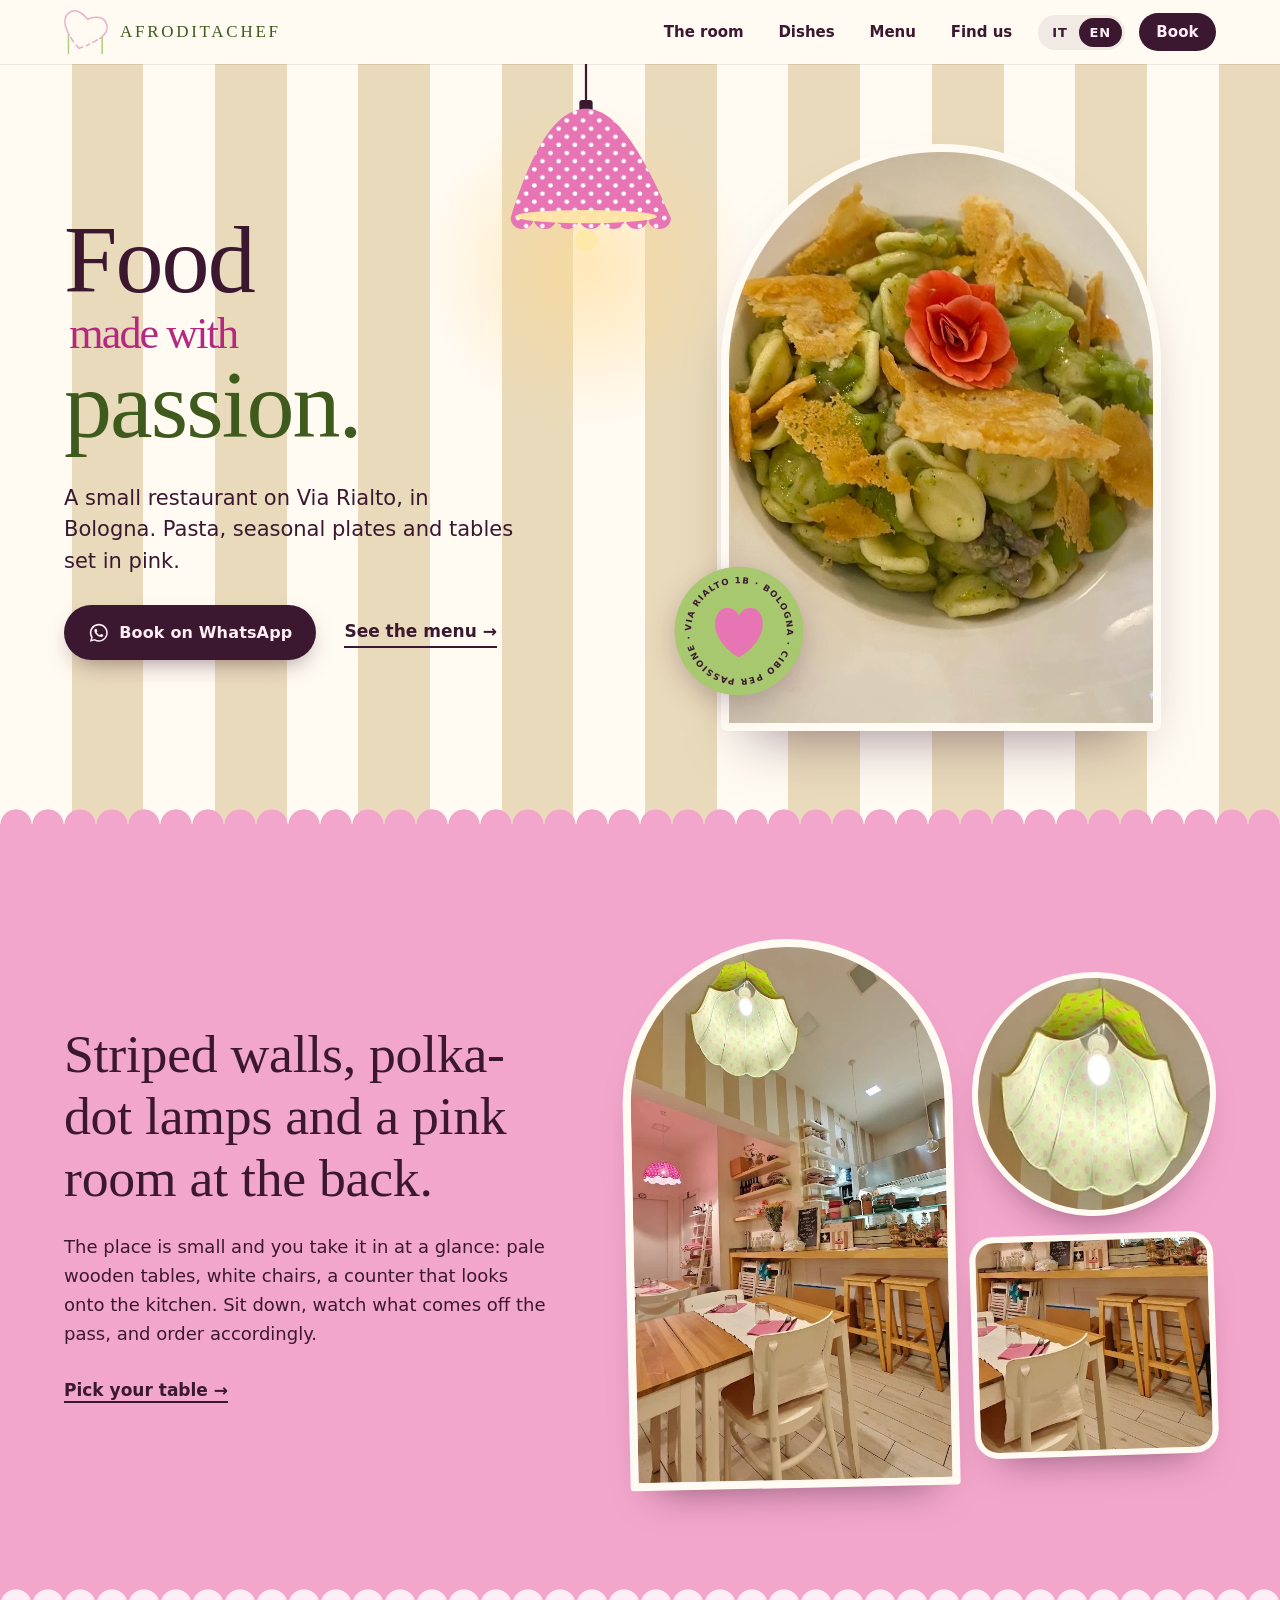
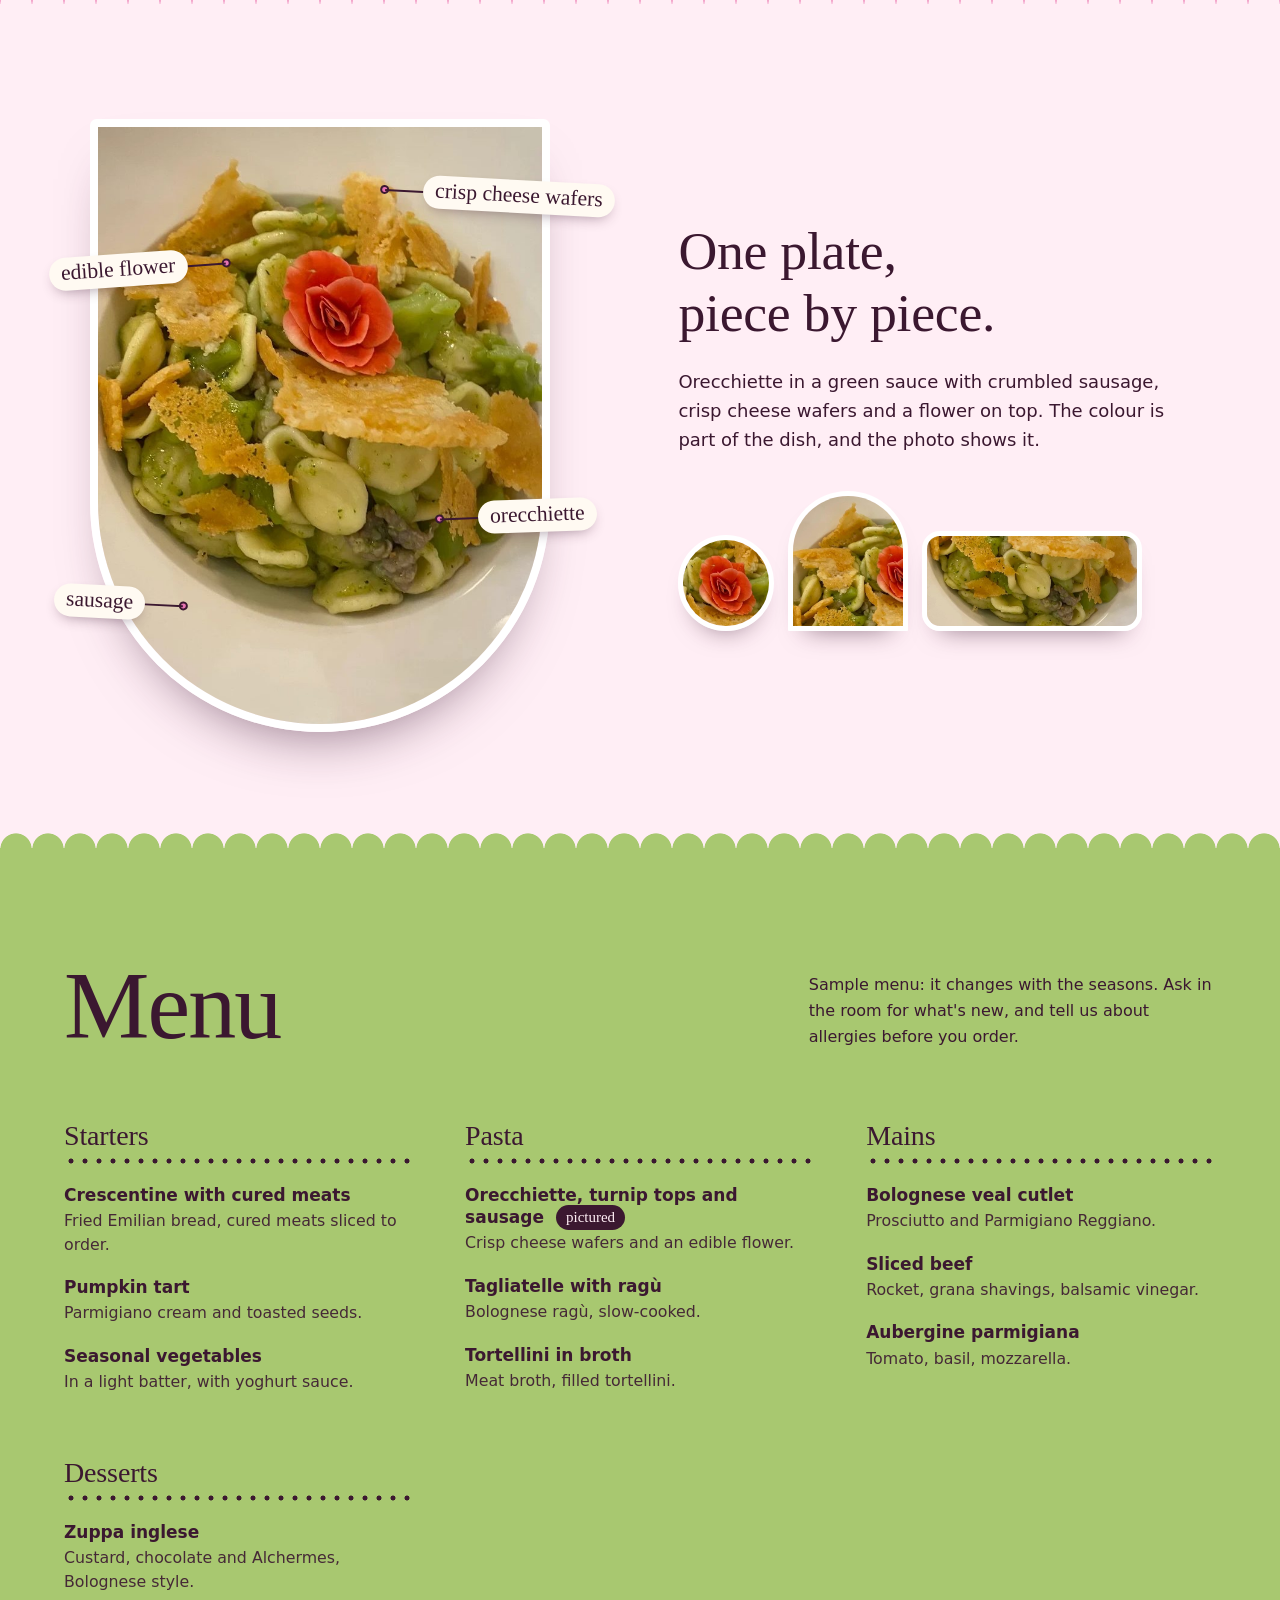
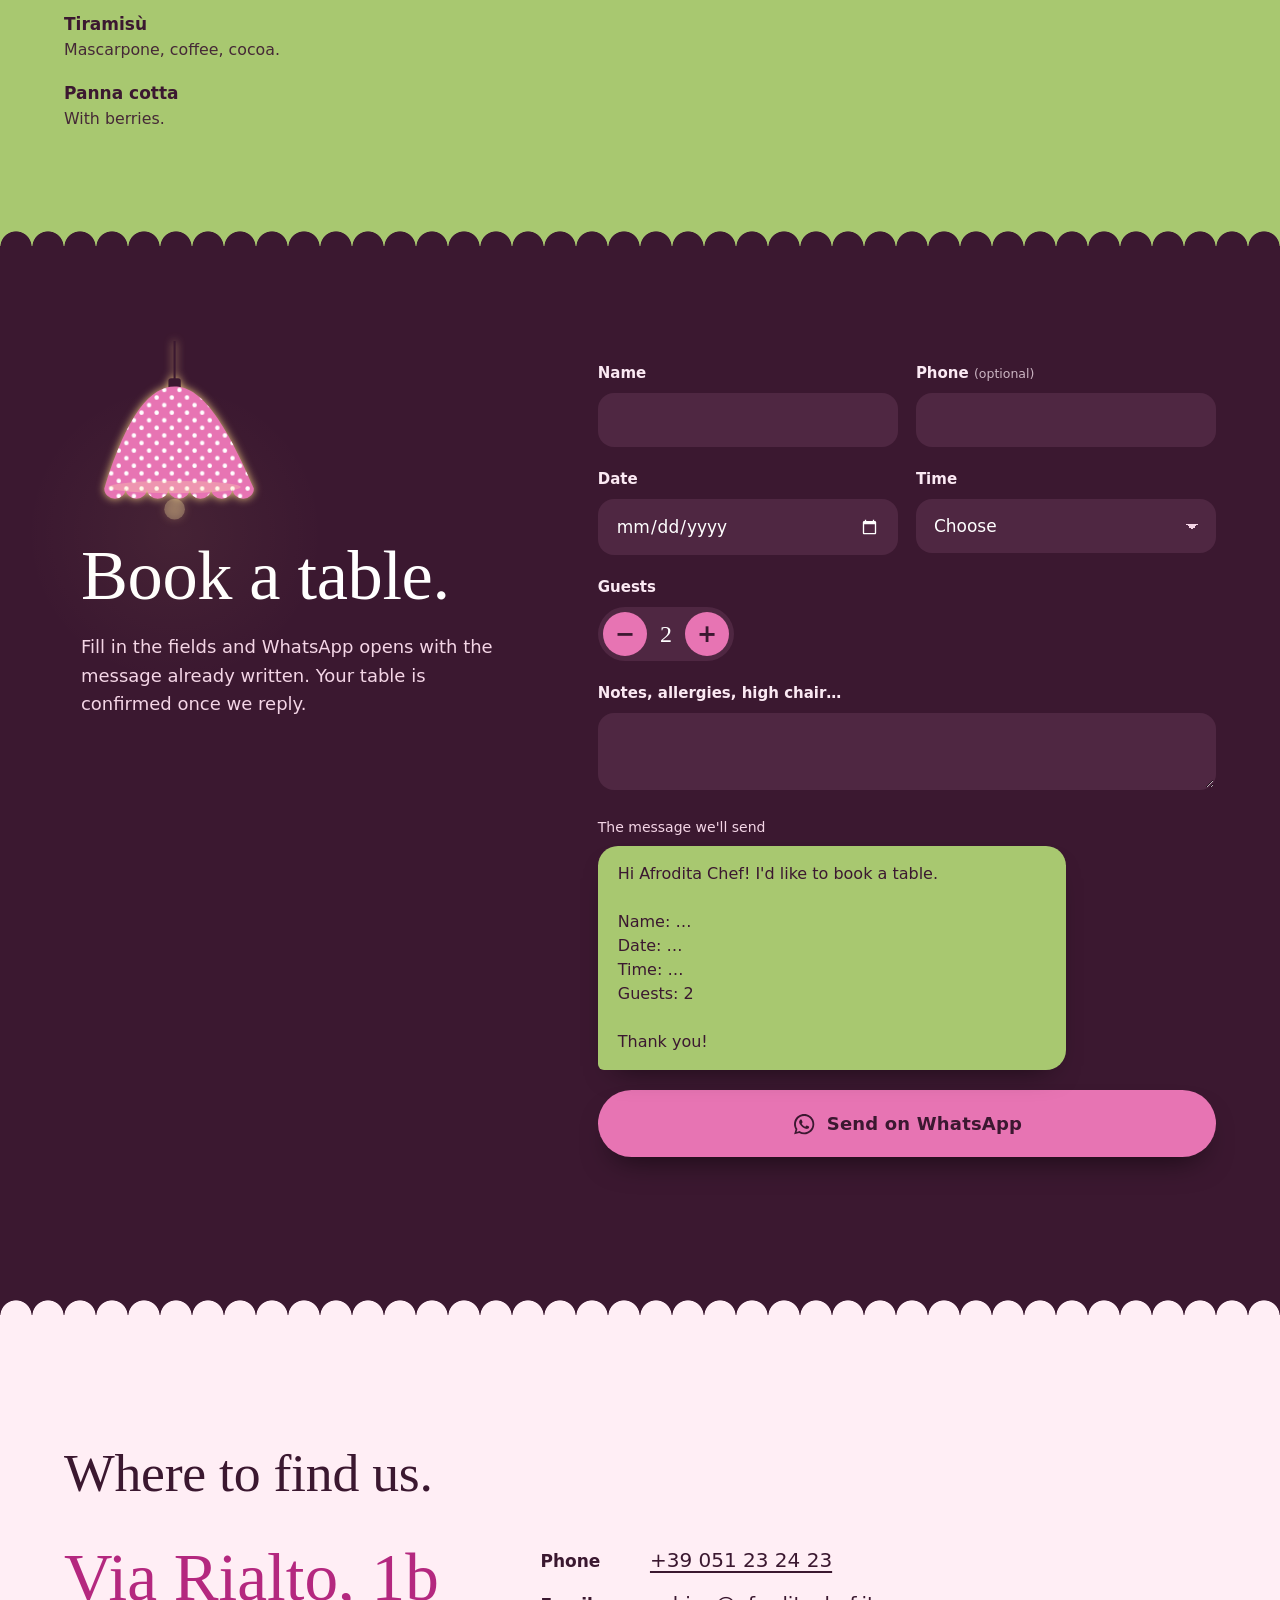
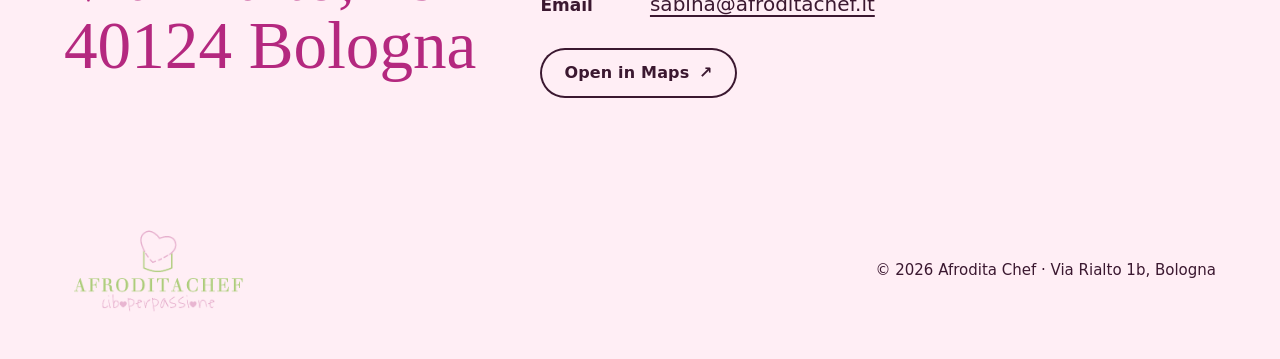
==== index.html @ 6fdbc0c9 "Add bilingual one-page restaurant site with WhatsApp booking Static HTML/CSS/JS site for Afrodita Ch" ====
<!doctype html>
<html lang="it">
<head>
  <meta charset="utf-8">
  <meta name="viewport" content="width=device-width, initial-scale=1">
  <title>Afrodita Chef · Ristorante a Bologna</title>
  <meta name="description" content="Afrodita Chef, ristorante in Via Rialto 1b a Bologna. Cibo per passione. Prenota il tuo tavolo su WhatsApp.">
  <meta name="theme-color" content="#F3A6CB">
  <meta property="og:title" content="Afrodita Chef · Bologna">
  <meta property="og:description" content="Cibo per passione. Via Rialto 1b, Bologna.">
  <meta property="og:image" content="assets/piatto.jpg">
  <link rel="icon" href="assets/logo-mark.png">
  <link rel="preload" href="fonts/YoungSerif-Regular.ttf" as="font" type="font/ttf" crossorigin>
  <link rel="preload" href="fonts/HankenGrotesk-Variable.ttf" as="font" type="font/ttf" crossorigin>
  <link rel="stylesheet" href="css/style.css">
</head>
<body>

<!-- Shared lamp drawing: pink polka-dot scalloped shade. Colours come from CSS variables. -->
<svg width="0" height="0" aria-hidden="true" focusable="false" style="position:absolute">
  <defs>
    <pattern id="dots" width="22" height="22" patternUnits="userSpaceOnUse">
      <circle cx="5" cy="5" r="3.2" style="fill:var(--dot, #fff)"/>
      <circle cx="16" cy="16" r="3.2" style="fill:var(--dot, #fff)"/>
    </pattern>
  </defs>
  <symbol id="lamp" viewBox="0 0 260 300">
    <line x1="130" y1="0" x2="130" y2="58" style="stroke:var(--cord, #3B1830)" stroke-width="3"/>
    <rect x="121" y="54" width="18" height="16" rx="4" style="fill:var(--cord, #3B1830)"/>
    <path id="shade" d="M130 66 C 96 66 62 104 28 214 a 15.5 15 0 0 0 31 0 a 15.5 15 0 0 0 31 0 a 15.5 15 0 0 0 31 0 a 15.5 15 0 0 0 31 0 a 15.5 15 0 0 0 31 0 a 15.5 15 0 0 0 31 0 a 15.5 15 0 0 0 31 0 C 198 104 164 66 130 66 Z" style="fill:var(--shade, #E774B3)"/>
    <path d="M130 66 C 96 66 62 104 28 214 a 15.5 15 0 0 0 31 0 a 15.5 15 0 0 0 31 0 a 15.5 15 0 0 0 31 0 a 15.5 15 0 0 0 31 0 a 15.5 15 0 0 0 31 0 a 15.5 15 0 0 0 31 0 a 15.5 15 0 0 0 31 0 C 198 104 164 66 130 66 Z" fill="url(#dots)"/>
    <ellipse cx="130" cy="212" rx="96" ry="9" style="fill:var(--rim, #FFE9A8);opacity:var(--lit, .9)"/>
    <circle cx="130" cy="244" r="15" style="fill:var(--bulb, #FFE9A8);opacity:var(--lit, .9)"/>
  </symbol>
</svg>

<a class="skip" href="#prenota"><span lang="it">Vai alla prenotazione</span><span lang="en">Skip to booking</span></a>

<header class="site-header" id="top">
  <a class="brand" href="#top" aria-label="Afrodita Chef">
    <img src="assets/logo-mark.png" alt="" width="44" height="44">
    <span class="brand-word">AFRODITACHEF</span>
  </a>
  <nav class="nav" id="nav" aria-label="Menu principale">
    <a href="#locale"><span lang="it">Il locale</span><span lang="en">The room</span></a>
    <a href="#piatti"><span lang="it">Piatti</span><span lang="en">Dishes</span></a>
    <a href="#menu">Menu</a>
    <a href="#dove"><span lang="it">Dove</span><span lang="en">Find us</span></a>
  </nav>
  <div class="header-actions">
    <div class="lang" role="group" aria-label="Lingua / Language">
      <button type="button" data-set-lang="it" aria-pressed="true">IT</button>
      <button type="button" data-set-lang="en" aria-pressed="false">EN</button>
    </div>
    <a class="btn btn-small" href="#prenota"><span lang="it">Prenota</span><span lang="en">Book</span></a>
    <button class="burger" type="button" id="burger" aria-expanded="false" aria-controls="nav">
      <span class="sr"><span lang="it">Apri il menu</span><span lang="en">Open menu</span></span>
      <i></i><i></i>
    </button>
  </div>
</header>

<main>

  <!-- HERO -->
  <section class="hero" aria-labelledby="hero-title">
    <div class="hero-lamp" aria-hidden="true">
      <div class="halo"></div>
      <svg class="lamp-svg" viewBox="0 0 260 300"><use href="#lamp"/></svg>
    </div>

    <div class="hero-copy">
      <h1 id="hero-title">
        <span lang="it"><span class="l1">Cibo</span> <span class="l2">per</span> <span class="l3">passione.</span></span>
        <span lang="en"><span class="l1">Food</span> <span class="l2">made with</span> <span class="l3">passion.</span></span>
      </h1>
      <p class="lede">
        <span lang="it">Un piccolo ristorante in Via Rialto, a Bologna. Paste, piatti di stagione e tavoli apparecchiati di rosa.</span>
        <span lang="en">A small restaurant on Via Rialto, in Bologna. Pasta, seasonal plates and tables set in pink.</span>
      </p>
      <div class="cta-row">
        <a class="btn" href="#prenota">
          <svg class="ico" viewBox="0 0 24 24" aria-hidden="true"><use href="#wa"/></svg>
          <span lang="it">Prenota su WhatsApp</span><span lang="en">Book on WhatsApp</span>
        </a>
        <a class="link-arrow" href="#menu"><span lang="it">Guarda il menu</span><span lang="en">See the menu</span><span aria-hidden="true"> →</span></a>
      </div>
    </div>

    <figure class="hero-arch">
      <img src="assets/piatto.jpg" alt="Orecchiette verdi con salsiccia, cialde croccanti di formaggio e un fiore edibile rosso" width="745" height="990" fetchpriority="high">
      <svg class="badge" viewBox="0 0 160 160" aria-hidden="true">
        <defs><path id="circ" d="M80,80 m-58,0 a58,58 0 1,1 116,0 a58,58 0 1,1 -116,0"/></defs>
        <circle cx="80" cy="80" r="78" style="fill:var(--verde)"/>
        <text><textPath href="#circ" startOffset="0" textLength="358" lengthAdjust="spacing">VIA RIALTO 1B · BOLOGNA · CIBO PER PASSIONE ·</textPath></text>
        <path d="M80 112 C 40 88 48 52 66 52 C 74 52 80 58 80 64 C 80 58 86 52 94 52 C 112 52 120 88 80 112 Z" style="fill:var(--rosa)"/>
      </svg>
    </figure>
  </section>

  <!-- LOCALE -->
  <section class="locale scallop" id="locale" aria-labelledby="locale-title" style="--c: var(--muro)">
    <div class="locale-copy">
      <h2 id="locale-title">
        <span lang="it">Strisce sui muri, pois sulle lampade, una sala rosa in fondo.</span>
        <span lang="en">Striped walls, polka-dot lamps and a pink room at the back.</span>
      </h2>
      <p>
        <span lang="it">Il locale è piccolo e si vede tutto subito: i tavoli di legno chiaro, le sedie bianche, il bancone che si affaccia sulla cucina. Ci si siede, si guarda cosa esce dal passe e si sceglie di conseguenza.</span>
        <span lang="en">The place is small and you take it in at a glance: pale wooden tables, white chairs, a counter that looks onto the kitchen. Sit down, watch what comes off the pass, and order accordingly.</span>
      </p>
      <a class="link-arrow" href="#prenota"><span lang="it">Scegli il tuo tavolo</span><span lang="en">Pick your table</span><span aria-hidden="true"> →</span></a>
    </div>
    <div class="locale-mosaic">
      <figure class="m-tall reveal">
        <img src="assets/locale.jpg" alt="La sala: pareti a righe beige, lampada verde a pois, tavoli in legno e il bancone sulla destra" width="573" height="1020" loading="lazy">
      </figure>
      <figure class="m-round reveal">
        <img src="assets/locale-lampada.jpg" alt="Lampada a pois verde appesa al soffitto" width="240" height="250" loading="lazy">
      </figure>
      <figure class="m-rect reveal">
        <img src="assets/locale-banco.jpg" alt="Il bancone in legno con sgabelli e la cucina sullo sfondo" width="403" height="380" loading="lazy">
      </figure>
    </div>
  </section>

  <!-- PIATTI -->
  <section class="piatti scallop" id="piatti" aria-labelledby="piatti-title" style="--c: var(--blush)">
    <figure class="plate reveal">
      <img src="assets/piatto.jpg" alt="Orecchiette con salsa verde, salsiccia, cialde di formaggio e fiore edibile" width="745" height="990" loading="lazy">
      <ul class="notes" aria-label="Ingredienti / Ingredients">
        <li class="n1"><span lang="it">fiore edibile</span><span lang="en">edible flower</span></li>
        <li class="n2"><span lang="it">cialde croccanti di formaggio</span><span lang="en">crisp cheese wafers</span></li>
        <li class="n3"><span lang="it">orecchiette</span><span lang="en">orecchiette</span></li>
        <li class="n4"><span lang="it">salsiccia</span><span lang="en">sausage</span></li>
      </ul>
    </figure>
    <div class="piatti-copy">
      <h2 id="piatti-title">
        <span lang="it">Un piatto, pezzo per pezzo.</span>
        <span lang="en">One plate, piece by piece.</span>
      </h2>
      <p>
        <span lang="it">Orecchiette in salsa verde con salsiccia sgranata, cialde di formaggio croccanti e un fiore sopra. Il colore è parte del piatto, e lo si capisce dalla foto.</span>
        <span lang="en">Orecchiette in a green sauce with crumbled sausage, crisp cheese wafers and a flower on top. The colour is part of the dish, and the photo shows it.</span>
      </p>
      <div class="detail-strip">
        <figure class="reveal"><img src="assets/piatto-fiore.jpg" alt="Dettaglio del fiore edibile" width="310" height="300" loading="lazy"></figure>
        <figure class="reveal"><img src="assets/piatto-croccante.jpg" alt="Dettaglio delle cialde croccanti" width="420" height="460" loading="lazy"></figure>
        <figure class="reveal"><img src="assets/piatto-orecchiette.jpg" alt="Dettaglio delle orecchiette" width="765" height="520" loading="lazy"></figure>
      </div>
    </div>
  </section>

  <!-- MENU -->
  <section class="menu scallop" id="menu" aria-labelledby="menu-title" style="--c: var(--verde)">
    <div class="menu-head">
      <h2 id="menu-title">Menu</h2>
      <p class="menu-note">
        <span lang="it">Menu indicativo: cambia con le stagioni. Chiedi in sala le novità e, se hai allergie, dillo prima di ordinare.</span>
        <span lang="en">Sample menu: it changes with the seasons. Ask in the room for what's new, and tell us about allergies before you order.</span>
      </p>
    </div>
    <div class="menu-grid">
      <div class="course">
        <h3><span lang="it">Antipasti</span><span lang="en">Starters</span></h3>
        <dl>
          <dt><span lang="it">Crescentine con salumi</span><span lang="en">Crescentine with cured meats</span></dt>
          <dd><span lang="it">Pane fritto emiliano, salumi tagliati al momento.</span><span lang="en">Fried Emilian bread, cured meats sliced to order.</span></dd>
          <dt><span lang="it">Tortino di zucca</span><span lang="en">Pumpkin tart</span></dt>
          <dd><span lang="it">Fonduta di Parmigiano e semi tostati.</span><span lang="en">Parmigiano cream and toasted seeds.</span></dd>
          <dt><span lang="it">Verdure di stagione</span><span lang="en">Seasonal vegetables</span></dt>
          <dd><span lang="it">In pastella leggera, con salsa allo yogurt.</span><span lang="en">In a light batter, with yoghurt sauce.</span></dd>
        </dl>
      </div>
      <div class="course">
        <h3><span lang="it">Primi</span><span lang="en">Pasta</span></h3>
        <dl>
          <dt><span lang="it">Orecchiette, cime di rapa e salsiccia</span><span lang="en">Orecchiette, turnip tops and sausage</span> <em class="pic"><span lang="it">in foto</span><span lang="en">pictured</span></em></dt>
          <dd><span lang="it">Cialde di formaggio croccanti e fiore edibile.</span><span lang="en">Crisp cheese wafers and an edible flower.</span></dd>
          <dt><span lang="it">Tagliatelle al ragù</span><span lang="en">Tagliatelle with ragù</span></dt>
          <dd><span lang="it">Ragù alla bolognese, cotto piano.</span><span lang="en">Bolognese ragù, slow-cooked.</span></dd>
          <dt><span lang="it">Tortellini in brodo</span><span lang="en">Tortellini in broth</span></dt>
          <dd><span lang="it">Brodo di carne, tortellini ripieni.</span><span lang="en">Meat broth, filled tortellini.</span></dd>
        </dl>
      </div>
      <div class="course">
        <h3><span lang="it">Secondi</span><span lang="en">Mains</span></h3>
        <dl>
          <dt><span lang="it">Cotoletta alla bolognese</span><span lang="en">Bolognese veal cutlet</span></dt>
          <dd><span lang="it">Prosciutto crudo e Parmigiano Reggiano.</span><span lang="en">Prosciutto and Parmigiano Reggiano.</span></dd>
          <dt><span lang="it">Tagliata di manzo</span><span lang="en">Sliced beef</span></dt>
          <dd><span lang="it">Rucola, scaglie di grana, aceto balsamico.</span><span lang="en">Rocket, grana shavings, balsamic vinegar.</span></dd>
          <dt><span lang="it">Parmigiana di melanzane</span><span lang="en">Aubergine parmigiana</span></dt>
          <dd><span lang="it">Pomodoro, basilico, mozzarella.</span><span lang="en">Tomato, basil, mozzarella.</span></dd>
        </dl>
      </div>
      <div class="course">
        <h3><span lang="it">Dolci</span><span lang="en">Desserts</span></h3>
        <dl>
          <dt><span lang="it">Zuppa inglese</span><span lang="en">Zuppa inglese</span></dt>
          <dd><span lang="it">Crema, cioccolato e Alchermes, come a Bologna.</span><span lang="en">Custard, chocolate and Alchermes, Bolognese style.</span></dd>
          <dt><span lang="it">Tiramisù</span><span lang="en">Tiramisù</span></dt>
          <dd><span lang="it">Mascarpone, caffè, cacao.</span><span lang="en">Mascarpone, coffee, cocoa.</span></dd>
          <dt><span lang="it">Panna cotta</span><span lang="en">Panna cotta</span></dt>
          <dd><span lang="it">Con frutti di bosco.</span><span lang="en">With berries.</span></dd>
        </dl>
      </div>
    </div>
  </section>

  <!-- PRENOTA -->
  <section class="book scallop" id="prenota" aria-labelledby="book-title" style="--c: var(--prugna)">
    <div class="book-intro">
      <div class="book-lamp" aria-hidden="true">
        <div class="halo"></div>
        <svg class="lamp-svg" viewBox="0 0 260 300"><use href="#lamp"/></svg>
      </div>
      <h2 id="book-title">
        <span lang="it">Prenota un tavolo.</span>
        <span lang="en">Book a table.</span>
      </h2>
      <p>
        <span lang="it">Compila i campi: ti si apre WhatsApp con il messaggio già scritto. Il tavolo è confermato quando ti rispondiamo.</span>
        <span lang="en">Fill in the fields and WhatsApp opens with the message already written. Your table is confirmed once we reply.</span>
      </p>
    </div>

    <form class="book-form" id="book-form" novalidate>
      <div class="field">
        <label for="f-name"><span lang="it">Nome</span><span lang="en">Name</span></label>
        <input id="f-name" name="name" type="text" autocomplete="name" required>
        <span class="err" data-err="name" role="alert"></span>
      </div>
      <div class="field">
        <label for="f-phone"><span lang="it">Telefono</span><span lang="en">Phone</span> <small><span lang="it">(facoltativo)</span><span lang="en">(optional)</span></small></label>
        <input id="f-phone" name="phone" type="tel" autocomplete="tel" inputmode="tel">
      </div>
      <div class="field">
        <label for="f-date"><span lang="it">Data</span><span lang="en">Date</span></label>
        <input id="f-date" name="date" type="date" required>
        <span class="err" data-err="date" role="alert"></span>
      </div>
      <div class="field">
        <label for="f-time"><span lang="it">Orario</span><span lang="en">Time</span></label>
        <select id="f-time" name="time" required>
          <option value="" data-it="Scegli" data-en="Choose"></option>
          <optgroup data-it="Pranzo" data-en="Lunch" label="Pranzo">
            <option>12:30</option><option>13:00</option><option>13:30</option><option>14:00</option>
          </optgroup>
          <optgroup data-it="Cena" data-en="Dinner" label="Cena">
            <option>19:30</option><option>20:00</option><option>20:30</option><option>21:00</option><option>21:30</option>
          </optgroup>
        </select>
        <span class="err" data-err="time" role="alert"></span>
      </div>
      <div class="field field-guests">
        <label id="guests-label"><span lang="it">Persone</span><span lang="en">Guests</span></label>
        <div class="stepper" role="group" aria-labelledby="guests-label">
          <button type="button" id="g-minus" aria-label="−"><span aria-hidden="true">−</span></button>
          <output id="g-out" for="g-minus g-plus" aria-live="polite">2</output>
          <button type="button" id="g-plus" aria-label="+"><span aria-hidden="true">+</span></button>
        </div>
      </div>
      <div class="field field-wide">
        <label for="f-notes"><span lang="it">Note, allergie, seggiolone…</span><span lang="en">Notes, allergies, high chair…</span></label>
        <textarea id="f-notes" name="notes" rows="2"></textarea>
      </div>

      <div class="bubble-wrap">
        <p class="bubble-label"><span lang="it">Il messaggio che invieremo</span><span lang="en">The message we'll send</span></p>
        <div class="bubble" id="preview" aria-live="polite"></div>
      </div>

      <button class="btn btn-wa" type="submit">
        <svg class="ico" viewBox="0 0 24 24" aria-hidden="true"><use href="#wa"/></svg>
        <span lang="it">Invia su WhatsApp</span><span lang="en">Send on WhatsApp</span>
      </button>
      <p class="form-status" id="form-status" role="status"></p>
    </form>
  </section>

  <!-- DOVE -->
  <section class="dove scallop" id="dove" aria-labelledby="dove-title" style="--c: var(--blush)">
    <h2 id="dove-title"><span lang="it">Dove siamo.</span><span lang="en">Where to find us.</span></h2>
    <address>
      <a class="addr" href="https://www.google.com/maps/search/?api=1&amp;query=Afrodita+Chef+Via+Rialto+1b+40124+Bologna" target="_blank" rel="noopener">Via Rialto, 1b<br>40124 Bologna</a>
      <ul class="contacts">
        <li><span class="k"><span lang="it">Telefono</span><span lang="en">Phone</span></span><a href="tel:+39051232423">+39 051 23 24 23</a></li>
        <li><span class="k">Email</span><a href="mailto:sabina@afroditachef.it">sabina@afroditachef.it</a></li>
      </ul>
      <a class="btn btn-ghost" href="https://www.google.com/maps/search/?api=1&amp;query=Afrodita+Chef+Via+Rialto+1b+40124+Bologna" target="_blank" rel="noopener"><span lang="it">Apri in Maps</span><span lang="en">Open in Maps</span><span aria-hidden="true"> ↗</span></a>
    </address>
  </section>
</main>

<footer class="site-footer">
  <img src="assets/logo.png" alt="Afrodita Chef · cibo per passione" width="227" height="117">
  <p>© <span id="year">2026</span> Afrodita Chef · Via Rialto 1b, Bologna</p>
</footer>

<!-- WhatsApp glyph -->
<svg width="0" height="0" aria-hidden="true" focusable="false" style="position:absolute">
  <symbol id="wa" viewBox="0 0 24 24">
    <path fill="currentColor" d="M12.04 2C6.5 2 2 6.46 2 11.96c0 1.9.54 3.7 1.5 5.24L2.1 22l4.96-1.37a10 10 0 0 0 4.98 1.33C17.58 21.96 22 17.5 22 12S17.58 2 12.04 2Zm0 18.2c-1.5 0-2.97-.4-4.25-1.16l-.3-.18-2.94.81.8-2.86-.2-.3a8.2 8.2 0 0 1-1.28-4.4c0-4.5 3.7-8.15 8.2-8.15 4.5 0 8.16 3.66 8.16 8.15 0 4.5-3.66 8.09-8.19 8.09Zm4.5-6.1c-.25-.12-1.45-.72-1.68-.8-.22-.08-.39-.12-.55.12-.16.25-.63.8-.77.96-.14.17-.28.19-.53.06-.25-.12-1.04-.38-1.98-1.22-.73-.65-1.22-1.46-1.37-1.7-.14-.25-.02-.38.1-.5.12-.11.25-.28.37-.42.12-.15.16-.25.25-.41.08-.17.04-.31-.02-.43-.06-.12-.55-1.33-.76-1.82-.2-.48-.4-.41-.55-.42h-.47c-.16 0-.43.06-.65.31-.22.25-.85.83-.85 2.03 0 1.2.87 2.35 1 2.52.12.16 1.7 2.6 4.12 3.64.58.25 1.03.4 1.38.51.58.18 1.1.16 1.52.1.46-.07 1.45-.6 1.65-1.17.2-.57.2-1.06.14-1.17-.06-.1-.22-.16-.47-.28Z"/>
  </symbol>
</svg>

<script src="js/main.js"></script>
</body>
</html>
---- css/style.css ----
/* Afrodita Chef — the room, as a website.
   Colours come from the logo (pink, apple green), the old coming-soon page (#e774b3),
   and the photos (beige wallpaper stripes, pink back room, pink napkins). */

@font-face {
  font-family: "Young Serif";
  src: url("../fonts/YoungSerif-Regular.ttf") format("truetype");
  font-weight: 400; font-style: normal; font-display: swap;
}
@font-face {
  font-family: "Hanken Grotesk";
  src: url("../fonts/HankenGrotesk-Variable.ttf") format("truetype");
  font-weight: 100 900; font-style: normal; font-display: swap;
}
@font-face {
  font-family: "Gochi Hand";
  src: url("../fonts/GochiHand-Regular.ttf") format("truetype");
  font-weight: 400; font-style: normal; font-display: swap;
}

:root {
  --rosa: #E774B3;          /* brand pink */
  --rosa-deep: #B4287F;     /* pink for text on light grounds */
  --muro: #F3A6CB;          /* pink back-room wall */
  --blush: #FFEEF5;         /* pale pink ground */
  --verde: #A8C870;         /* brand apple green */
  --muschio: #3E5A1C;       /* moss, text on light grounds */
  --prugna: #3B1830;        /* plum ink */
  --prugna-2: #4F2742;
  --stripe-a: #FFFAF2;
  --stripe-b: #E9DABB;      /* beige wallpaper */
  --legno: #D9A862;
  --glow: #FFD98A;

  --f-display: "Young Serif", "Iowan Old Style", Georgia, serif;
  --f-body: "Hanken Grotesk", system-ui, -apple-system, "Segoe UI", sans-serif;
  --f-hand: "Gochi Hand", "Segoe Print", cursive;

  --gutter: clamp(20px, 5vw, 72px);
  --max: 1240px;
  --ease: cubic-bezier(.16, 1, .3, 1);
}

*, *::before, *::after { box-sizing: border-box; }
html { scroll-behavior: smooth; scroll-padding-top: 84px; -webkit-text-size-adjust: 100%; }
body {
  margin: 0; background: var(--stripe-a); color: var(--prugna);
  font: 400 1.0625rem/1.6 var(--f-body);
  -webkit-font-smoothing: antialiased; text-rendering: optimizeLegibility;
}
img { max-width: 100%; height: auto; display: block; }
a { color: inherit; text-underline-offset: .22em; text-decoration-thickness: 1.5px; }
h1, h2, h3 { font-family: var(--f-display); font-weight: 400; margin: 0; text-wrap: balance; letter-spacing: -.005em; }
p { margin: 0; text-wrap: pretty; max-width: 62ch; }
address { font-style: normal; }
ul, dl, dd { margin: 0; padding: 0; }
li { list-style: none; }
figure { margin: 0; }

/* Browser surfaces themed from the palette */
::selection { background: var(--rosa); color: var(--prugna); }
:focus-visible { outline: 3px solid var(--rosa-deep); outline-offset: 3px; border-radius: 6px; }
.book :focus-visible { outline-color: var(--glow); }
html { scrollbar-color: var(--rosa) var(--stripe-a); }
::-webkit-scrollbar { width: 12px; }
::-webkit-scrollbar-track { background: var(--stripe-a); }
::-webkit-scrollbar-thumb { background: var(--rosa); border-radius: 8px; border: 3px solid var(--stripe-a); }
input, select, textarea, button { caret-color: var(--rosa); }

/* Language switching: both languages live in the HTML (no-JS, SEO friendly). */
html[lang="it"] [lang="en"], html[lang="en"] [lang="it"] { display: none !important; }

.sr { position: absolute; width: 1px; height: 1px; overflow: hidden; clip-path: inset(50%); white-space: nowrap; }
.skip { position: absolute; left: 12px; top: -60px; background: var(--prugna); color: #fff; padding: 10px 16px; border-radius: 999px; z-index: 100; transition: top .2s; }
.skip:focus { top: 12px; }

/* ---------- Buttons & links ---------- */
.btn {
  display: inline-flex; align-items: center; gap: .6em;
  background: var(--prugna); color: var(--blush);
  font: 700 1rem/1 var(--f-body); letter-spacing: .01em;
  padding: 1.05em 1.5em; border-radius: 999px; border: 0; cursor: pointer; text-decoration: none;
  box-shadow: 0 10px 24px -10px rgba(59, 24, 48, .55);
  transition: background .25s var(--ease), color .25s var(--ease), transform .25s var(--ease), box-shadow .25s var(--ease);
}
.btn:hover { background: var(--rosa); color: var(--prugna); transform: translateY(-2px); box-shadow: 0 14px 28px -12px rgba(231, 116, 179, .8); }
.btn:active { transform: translateY(0); }
.btn .ico { width: 1.35em; height: 1.35em; flex: none; }
.btn-small { padding: .75em 1.15em; font-size: .9375rem; box-shadow: none; }
.btn-ghost { background: transparent; color: var(--prugna); box-shadow: inset 0 0 0 2px var(--prugna); }
.btn-ghost:hover { background: var(--prugna); color: var(--blush); box-shadow: inset 0 0 0 2px var(--prugna); }
.link-arrow { font-weight: 700; text-decoration: none; background: linear-gradient(currentColor, currentColor) 0 100% / 100% 2px no-repeat; padding-bottom: 3px; transition: background-size .3s var(--ease); }
.link-arrow:hover { background-size: 0 2px; background-position: 100% 100%; }

/* ---------- Header ---------- */
.site-header {
  position: sticky; top: 0; z-index: 50;
  display: flex; align-items: center; gap: 24px;
  padding: 10px var(--gutter);
  background: var(--stripe-a);
  box-shadow: 0 1px 0 rgba(59, 24, 48, .08);
}
.brand { display: flex; align-items: center; gap: 12px; text-decoration: none; }
.brand img { width: 44px; height: 44px; }
.brand-word { font-family: var(--f-display); letter-spacing: .16em; color: var(--muschio); font-size: 1.0625rem; }
.nav { display: flex; gap: clamp(16px, 2.4vw, 36px); margin-left: auto; }
.nav a { text-decoration: none; font-weight: 600; font-size: .9375rem; padding: 8px 2px; background: linear-gradient(var(--rosa), var(--rosa)) 0 100% / 0 3px no-repeat; transition: background-size .3s var(--ease); }
.nav a:hover { background-size: 100% 3px; }
.header-actions { display: flex; align-items: center; gap: 14px; }
.lang { display: flex; border-radius: 999px; background: rgba(59, 24, 48, .07); padding: 3px; }
.lang button { font: 700 .8125rem/1 var(--f-body); letter-spacing: .06em; border: 0; background: transparent; color: var(--prugna); padding: 8px 11px; border-radius: 999px; cursor: pointer; transition: background .2s, color .2s; }
.lang button[aria-pressed="true"] { background: var(--prugna); color: var(--blush); }
.burger { display: none; width: 44px; height: 44px; border: 0; background: transparent; position: relative; cursor: pointer; }
.burger i { position: absolute; left: 11px; right: 11px; height: 2.5px; background: var(--prugna); border-radius: 2px; transition: transform .3s var(--ease), top .3s var(--ease); }
.burger i:nth-of-type(1) { top: 16px; } .burger i:nth-of-type(2) { top: 26px; }
.burger[aria-expanded="true"] i:nth-of-type(1) { top: 21px; transform: rotate(45deg); }
.burger[aria-expanded="true"] i:nth-of-type(2) { top: 21px; transform: rotate(-45deg); }

/* ---------- Scalloped section edges (the hem of a lamp shade) ---------- */
.scallop { position: relative; background: var(--c); }
.scallop::before {
  content: ""; position: absolute; left: 0; right: 0; top: -15px; height: 16px; pointer-events: none;
  background: radial-gradient(circle at 50% 100%, var(--c) 0 15.2px, transparent 16px) 0 0 / 32px 16px repeat-x;
}

/* ---------- Hero ---------- */
.hero {
  position: relative; overflow: clip;
  min-height: min(760px, calc(100svh - 64px));
  padding: clamp(40px, 6vw, 80px) var(--gutter) clamp(64px, 7vw, 96px);
  display: grid; grid-template-columns: minmax(0, 1.1fr) minmax(0, .9fr); align-items: center; gap: clamp(24px, 4vw, 64px);
  background:
    linear-gradient(180deg, rgba(255,250,242,0) 70%, rgba(255,250,242,.0)),
    repeating-linear-gradient(90deg, var(--stripe-a) 0 clamp(36px, 5.6vw, 82px), var(--stripe-b) clamp(36px, 5.6vw, 82px) calc(clamp(36px, 5.6vw, 82px) * 2));
}
.hero-copy { position: relative; z-index: 2; max-width: 640px; justify-self: end; width: 100%; }
.hero h1 { font-size: clamp(3.4rem, 9.4vw, 6rem); line-height: .94; letter-spacing: -.02em; color: var(--prugna); }
.hero h1 span[lang] > span { display: block; }
.hero h1 .l2 { font-size: .46em; line-height: 1.1; margin: .1em 0 .05em .12em; color: var(--rosa-deep); }
.hero h1 .l3 { color: var(--muschio); }
.lede { margin-top: clamp(20px, 3vw, 32px); font-size: clamp(1.125rem, 1.7vw, 1.3125rem); line-height: 1.5; max-width: 34ch; }
.cta-row { margin-top: 28px; display: flex; align-items: center; flex-wrap: wrap; gap: 14px 28px; }

.hero-arch { position: relative; z-index: 1; justify-self: start; width: min(100%, 440px); }
.hero-arch img { aspect-ratio: 3 / 4; object-fit: cover; border-radius: 999px 999px 28px 28px; box-shadow: 0 30px 60px -30px rgba(59, 24, 48, .55); border: 8px solid var(--stripe-a); background: var(--muro); }
.badge { position: absolute; left: -48px; bottom: 34px; width: 132px; height: 132px; animation: spin 28s linear infinite; filter: drop-shadow(0 8px 14px rgba(59, 24, 48, .25)); }
.badge text { font: 700 10.4px var(--f-body); letter-spacing: 0; fill: var(--prugna); }
@keyframes spin { to { transform: rotate(360deg); } }

/* Lamp */
.hero-lamp { position: absolute; z-index: 1; top: -4px; left: calc(50% - 150px); width: clamp(120px, 15vw, 210px); pointer-events: none; }
.lamp-svg { display: block; width: 100%; height: auto; overflow: visible; transform-origin: 50% 0; animation: sway 7s ease-in-out infinite; --shade: var(--rosa); --dot: #fff; --cord: var(--prugna); --lit: .95; position: relative; }
.halo { position: absolute; left: 50%; top: 60%; width: 190%; aspect-ratio: 1; transform: translate(-50%, -30%); border-radius: 50%; background: radial-gradient(circle, rgba(255, 217, 138, calc(.55 * var(--g, 1))) 0, rgba(255, 217, 138, 0) 62%); }
@keyframes sway { 0%, 100% { transform: rotate(-1.6deg); } 50% { transform: rotate(1.6deg); } }

/* ---------- Locale ---------- */
.locale { padding: clamp(72px, 9vw, 130px) var(--gutter); display: grid; grid-template-columns: minmax(0, .9fr) minmax(0, 1.1fr); gap: clamp(32px, 6vw, 96px); align-items: center; }
.locale-copy { max-width: 520px; justify-self: end; }
.locale h2 { font-size: clamp(2rem, 4.2vw, 3.4rem); line-height: 1.15; }
.locale-copy p { margin: 24px 0 28px; font-size: 1.125rem; }
.locale-mosaic { position: relative; display: grid; grid-template-columns: 1.15fr .85fr; grid-template-rows: auto auto; gap: 18px; max-width: 640px; }
.locale-mosaic figure { overflow: hidden; background: var(--blush); box-shadow: 0 24px 40px -26px rgba(59, 24, 48, .6); }
.locale-mosaic img { width: 100%; height: 100%; object-fit: cover; }
.m-tall { grid-row: 1 / 3; border-radius: 999px 999px 24px 24px; aspect-ratio: 3 / 5; transform: rotate(-1.2deg); border: 8px solid var(--stripe-a); }
.m-round { border-radius: 50%; aspect-ratio: 1; align-self: end; transform: rotate(2.5deg); border: 6px solid var(--stripe-a); }
.m-rect { border-radius: 24px; aspect-ratio: 1.1; transform: rotate(-1.8deg); border: 6px solid var(--stripe-a); }

/* ---------- Piatti ---------- */
.piatti { padding: clamp(80px, 9vw, 130px) var(--gutter); display: grid; grid-template-columns: minmax(0, 1fr) minmax(0, 1fr); gap: clamp(32px, 6vw, 96px); align-items: center; }
.plate { position: relative; justify-self: end; width: min(100%, 460px); margin-right: clamp(0px, 4vw, 70px); }
.plate > img { aspect-ratio: 3 / 4; object-fit: cover; border-radius: 28px 28px 999px 999px; border: 8px solid #fff; box-shadow: 0 30px 56px -30px rgba(59, 24, 48, .6); }
.notes li { position: absolute; font: 400 1.35rem/1.05 var(--f-hand); color: var(--prugna); background: var(--stripe-a); padding: 4px 12px 6px; border-radius: 999px; white-space: nowrap; box-shadow: 0 6px 14px -6px rgba(59, 24, 48, .45); transform: rotate(var(--r, -3deg)); }
.notes li::after { content: ""; position: absolute; width: 38px; height: 2px; background: var(--prugna); top: 50%; }
.notes li::before { content: ""; position: absolute; width: 9px; height: 9px; background: var(--rosa); border: 2px solid var(--prugna); border-radius: 50%; top: calc(50% - 4.5px); }
.notes .n1 { top: 22%; left: -9%; --r: -4deg; }  .notes .n1::after { left: 100%; } .notes .n1::before { left: calc(100% + 34px); }
.notes .n2 { top: 10%; right: -14%; --r: 3deg; }  .notes .n2::after { right: 100%; } .notes .n2::before { right: calc(100% + 34px); }
.notes .n3 { top: 62%; right: -10%; --r: -2deg; } .notes .n3::after { right: 100%; } .notes .n3::before { right: calc(100% + 34px); }
.notes .n4 { top: 76%; left: -8%; --r: 3deg; }    .notes .n4::after { left: 100%; } .notes .n4::before { left: calc(100% + 34px); }
.piatti-copy { max-width: 520px; }
.piatti h2 { font-size: clamp(2rem, 4.2vw, 3.4rem); line-height: 1.15; }
.piatti-copy p { margin: 24px 0 36px; font-size: 1.125rem; }
.detail-strip { display: flex; gap: 14px; align-items: flex-end; }
.detail-strip figure { overflow: hidden; border: 5px solid #fff; box-shadow: 0 16px 26px -18px rgba(59, 24, 48, .6); }
.detail-strip figure:nth-child(1) { width: 96px; height: 96px; border-radius: 50%; }
.detail-strip figure:nth-child(2) { width: 120px; height: 140px; border-radius: 999px 999px 18px 18px; }
.detail-strip figure:nth-child(3) { flex: 1; max-width: 220px; height: 100px; border-radius: 18px; }
.detail-strip img { width: 100%; height: 100%; object-fit: cover; }

/* ---------- Menu ---------- */
.menu { padding: clamp(80px, 9vw, 130px) var(--gutter); color: var(--prugna); }
.menu-head { display: flex; flex-wrap: wrap; align-items: end; justify-content: space-between; gap: 18px 56px; max-width: var(--max); margin: 0 auto clamp(40px, 6vw, 72px); }
.menu h2 { font-size: clamp(3.2rem, 9vw, 6rem); line-height: .9; letter-spacing: -.02em; }
.menu-note { max-width: 40ch; font-size: 1rem; }
.menu-grid { max-width: var(--max); margin: 0 auto; display: grid; grid-template-columns: repeat(auto-fit, minmax(260px, 1fr)); gap: clamp(36px, 5vw, 64px) clamp(28px, 4vw, 56px); }
.course h3 { font-size: 1.75rem; line-height: 1.1; color: var(--prugna); padding-bottom: 12px; margin-bottom: 8px; background: radial-gradient(circle, var(--prugna) 0 2.2px, transparent 2.8px) 0 100% / 14px 6px repeat-x; }
.course dt { font: 700 1.0625rem/1.3 var(--f-body); margin-top: 20px; }
.course dd { margin-top: 3px; font-size: .9875rem; line-height: 1.5; opacity: .9; }
.pic { font: normal 400 .9375rem/1 var(--f-hand); background: var(--prugna); color: var(--blush); padding: 4px 10px 5px; border-radius: 999px; margin-left: 6px; white-space: nowrap; vertical-align: 1px; }

/* ---------- Prenota ---------- */
.book { padding: clamp(80px, 9vw, 130px) var(--gutter); color: #FBE9F3; display: grid; grid-template-columns: minmax(0, .85fr) minmax(0, 1.15fr); gap: clamp(32px, 6vw, 96px); align-items: start; }
.book h2 { font-size: clamp(2.6rem, 6vw, 4.4rem); line-height: 1; color: #fff; }
.book-intro { position: relative; max-width: 440px; justify-self: end; padding-top: clamp(110px, 14vw, 190px); }
.book-intro p { margin-top: 22px; font-size: 1.125rem; color: #F4D5E6; }
.book-lamp { position: absolute; top: -20px; left: 4px; width: clamp(120px, 14vw, 180px); }
.book-lamp .lamp-svg { --lit: calc(.2 + var(--glow-amt, .1) * .8); animation-duration: 8s; }
.book-lamp .halo { --g: var(--glow-amt, .1); }
.book-lamp .lamp-svg { filter: drop-shadow(0 0 calc(var(--glow-amt, .1) * 40px) rgba(255, 217, 138, .9)); }

.book-form { display: grid; grid-template-columns: 1fr 1fr; gap: 20px 18px; max-width: 640px; }
.field { display: flex; flex-direction: column; gap: 8px; min-width: 0; }
.field-wide, .bubble-wrap, .btn-wa, .form-status { grid-column: 1 / -1; }
.field label, .field > label, #guests-label { font-weight: 700; font-size: .9375rem; color: #FBE9F3; }
.field label small { font-weight: 400; opacity: .75; }
.field input, .field select, .field textarea {
  width: 100%; font: 500 1.0625rem/1.3 var(--f-body); color: #fff;
  background: var(--prugna-2); border: 2px solid transparent; border-radius: 16px; padding: 14px 16px;
  transition: border-color .2s, background .2s; color-scheme: dark; appearance: none; -webkit-appearance: none;
}
.field select { background-image: linear-gradient(45deg, transparent 50%, #F4D5E6 50%), linear-gradient(135deg, #F4D5E6 50%, transparent 50%); background-position: calc(100% - 22px) 52%, calc(100% - 16px) 52%; background-size: 6px 6px; background-repeat: no-repeat; padding-right: 40px; }
.field textarea { resize: vertical; min-height: 64px; }
.field input:hover, .field select:hover, .field textarea:hover { border-color: rgba(231, 116, 179, .5); }
.field input:focus, .field select:focus, .field textarea:focus { outline: none; border-color: var(--rosa); background: #5a2c4b; }
.field input:focus-visible, .field select:focus-visible, .field textarea:focus-visible { outline: none; }
.field [aria-invalid="true"] { border-color: #FF9DB3; }
.err { color: #FFB3C4; font-size: .875rem; min-height: 0; }
.err:empty { display: none; }
.stepper { display: inline-flex; align-items: center; background: var(--prugna-2); border-radius: 999px; padding: 5px; align-self: flex-start; }
.stepper button { width: 44px; height: 44px; border-radius: 50%; border: 0; background: var(--rosa); color: var(--prugna); font: 700 1.5rem/1 var(--f-body); cursor: pointer; transition: transform .2s var(--ease), background .2s; }
.stepper button:hover { transform: scale(1.08); background: #F08AC0; }
.stepper button:disabled { opacity: .35; cursor: default; transform: none; }
.stepper output { min-width: 3.2ch; text-align: center; font: 400 1.5rem/1 var(--f-display); color: #fff; }

.bubble-wrap { margin-top: 6px; }
.bubble-label { font-size: .875rem; color: #F4D5E6; margin-bottom: 8px; }
.bubble { position: relative; background: var(--verde); color: var(--prugna); border-radius: 20px 20px 20px 6px; padding: 16px 20px; font: 500 1rem/1.5 var(--f-body); white-space: pre-line; max-width: 46ch; box-shadow: 0 14px 30px -18px rgba(0, 0, 0, .7); }
.btn-wa { justify-content: center; background: var(--rosa); color: var(--prugna); font-size: 1.125rem; padding: 1.2em 1.5em; box-shadow: 0 16px 30px -14px rgba(0, 0, 0, .6); }
.btn-wa:hover { background: #fff; color: var(--prugna); }
.form-status { min-height: 1.5em; color: #F4D5E6; font-size: .9375rem; }
.form-status a { color: #fff; font-weight: 700; }

/* ---------- Dove ---------- */
.dove { padding: clamp(80px, 9vw, 120px) var(--gutter); text-align: left; }
.dove > * { max-width: var(--max); margin-left: auto; margin-right: auto; }
.dove h2 { font-size: clamp(2rem, 4.2vw, 3.4rem); margin-bottom: 28px; }
.dove address { display: grid; grid-template-columns: auto 1fr; gap: 28px 64px; align-items: start; }
.addr { grid-row: span 2; font: 400 clamp(2.2rem, 6vw, 4.2rem)/1 var(--f-display); text-decoration: none; color: var(--rosa-deep); }
.addr:hover { text-decoration: underline; text-decoration-thickness: 3px; }
.contacts { display: grid; gap: 12px; align-self: end; }
.contacts li { display: flex; flex-wrap: wrap; gap: 4px 16px; align-items: baseline; }
.contacts .k { font-weight: 700; min-width: 5.5em; }
.contacts a { font-size: 1.25rem; font-weight: 500; }
.dove .btn-ghost { justify-self: start; }

/* ---------- Footer ---------- */
.site-footer { background: var(--blush); padding: 8px var(--gutter) 40px; display: flex; flex-wrap: wrap; align-items: center; justify-content: space-between; gap: 16px 32px; }
.site-footer img { width: 190px; height: auto; }
.site-footer p { font-size: .9375rem; }

/* ---------- Motion ---------- */
.js .reveal { opacity: 0; transform: translateY(26px) rotate(var(--rot, 0deg)); transition: opacity .8s var(--ease), transform .9s var(--ease); }
.js .reveal.in { opacity: 1; transform: none; }
.js .m-tall.reveal.in { transform: rotate(-1.2deg); }
.js .m-round.reveal.in { transform: rotate(2.5deg); }
.js .m-rect.reveal.in { transform: rotate(-1.8deg); }
.js .hero h1 span[lang] > span { opacity: 0; transform: translateY(.35em); animation: rise .9s var(--ease) forwards; }
.js .hero h1 .l2 { animation-delay: .12s !important; } .js .hero h1 .l3 { animation-delay: .24s !important; }
.js .hero .lede, .js .hero .cta-row, .js .hero-arch { opacity: 0; animation: rise .9s var(--ease) .35s forwards; }
.js .hero .cta-row { animation-delay: .45s; } .js .hero-arch { animation-delay: .2s; }
@keyframes rise { to { opacity: 1; transform: none; } }
@media (prefers-reduced-motion: reduce) {
  html { scroll-behavior: auto; }
  *, *::before, *::after { animation: none !important; transition-duration: .01ms !important; }
  .js .reveal, .js .hero h1 span[lang] > span, .js .hero .lede, .js .hero .cta-row, .js .hero-arch { opacity: 1 !important; transform: none !important; }
  .js .m-tall.reveal { transform: rotate(-1.2deg) !important; } .js .m-round.reveal { transform: rotate(2.5deg) !important; } .js .m-rect.reveal { transform: rotate(-1.8deg) !important; }
}

/* ---------- Responsive ---------- */
@media (max-width: 960px) {
  .nav { position: fixed; inset: 64px 0 auto 0; flex-direction: column; gap: 0; background: var(--stripe-a); padding: 8px var(--gutter) 24px; box-shadow: 0 24px 40px -24px rgba(59, 24, 48, .5); transform: translateY(-8px); opacity: 0; visibility: hidden; transition: opacity .25s, transform .3s var(--ease), visibility .25s; margin: 0; }
  .nav.open { opacity: 1; transform: none; visibility: visible; }
  .nav a { font-size: 1.5rem; font-family: var(--f-display); padding: 14px 0; }
  .burger { display: block; }
  .header-actions { margin-left: auto; }
  .hero { grid-template-columns: 1fr; padding-top: 40px; }
  .hero-copy { justify-self: start; }
  .hero-lamp { left: auto; right: var(--gutter); width: clamp(90px, 22vw, 150px); }
  .hero-arch { justify-self: center; margin-top: 12px; width: min(86%, 400px); }
  .badge { left: -18px; width: 108px; height: 108px; }
  .locale, .piatti, .book { grid-template-columns: 1fr; }
  .locale-copy, .book-intro { justify-self: start; }
  .locale-mosaic { max-width: 520px; }
  .plate { justify-self: center; margin-right: 0; width: min(88%, 440px); }
  .piatti-copy { justify-self: start; }
  .book-intro { padding-top: 120px; }
  .book-form { max-width: none; }
  .dove address { grid-template-columns: 1fr; }
  .addr { grid-row: auto; }
}
@media (max-width: 640px) {
  body { font-size: 1rem; }
  .brand-word { display: none; }
  .btn-small { display: none; }
  .hero h1 { font-size: clamp(3.1rem, 17vw, 4.6rem); }
  .lede { max-width: none; }
  .hero-lamp { top: -6px; }
  .notes { position: static; display: flex; flex-wrap: wrap; gap: 10px; margin-top: 18px; justify-content: center; }
  .notes li { position: static; transform: none; box-shadow: none; background: #fff; }
  .notes li::before, .notes li::after { display: none; }
  .plate > img { border-radius: 28px 28px 200px 200px; }
  .book-form { grid-template-columns: 1fr; }
  .detail-strip figure:nth-child(3) { display: none; }
  .scallop::before { background-size: 24px 12px; top: -11px; height: 12px; background-image: radial-gradient(circle at 50% 100%, var(--c) 0 11.4px, transparent 12px); }
}
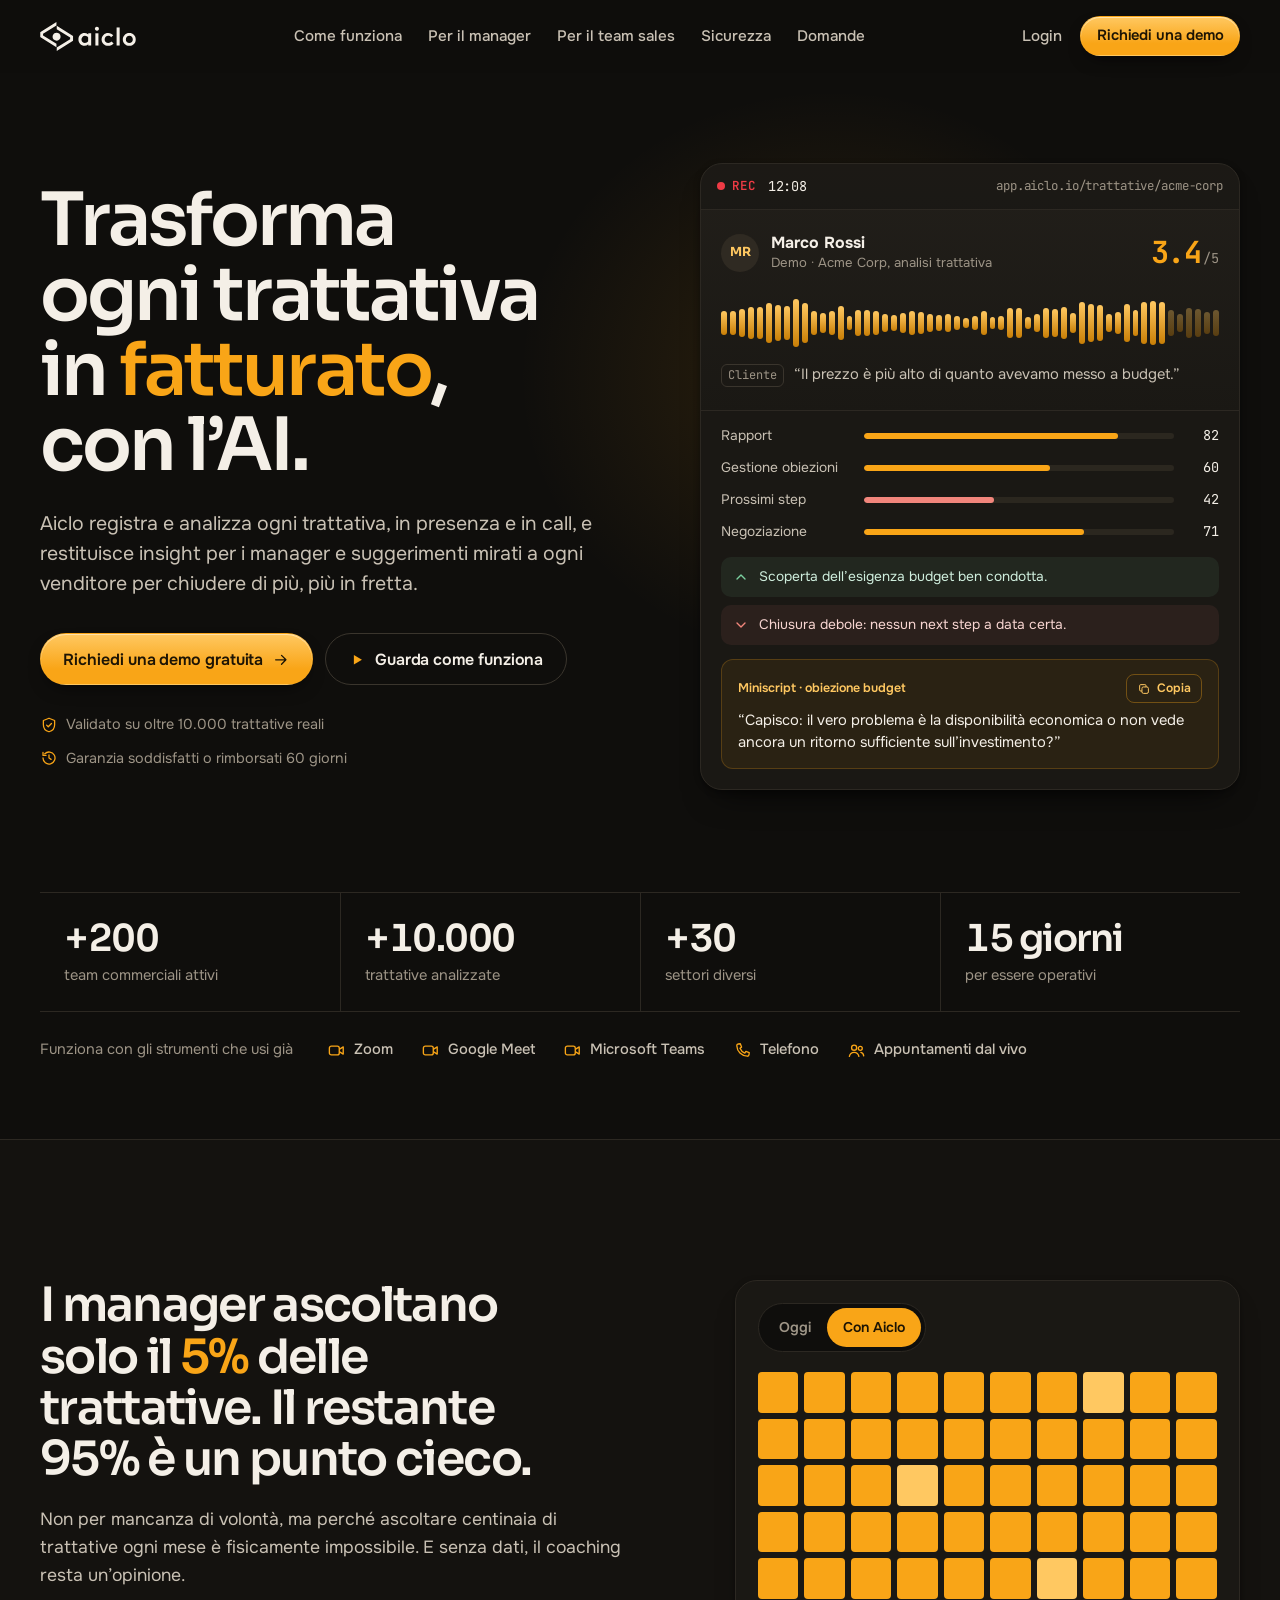
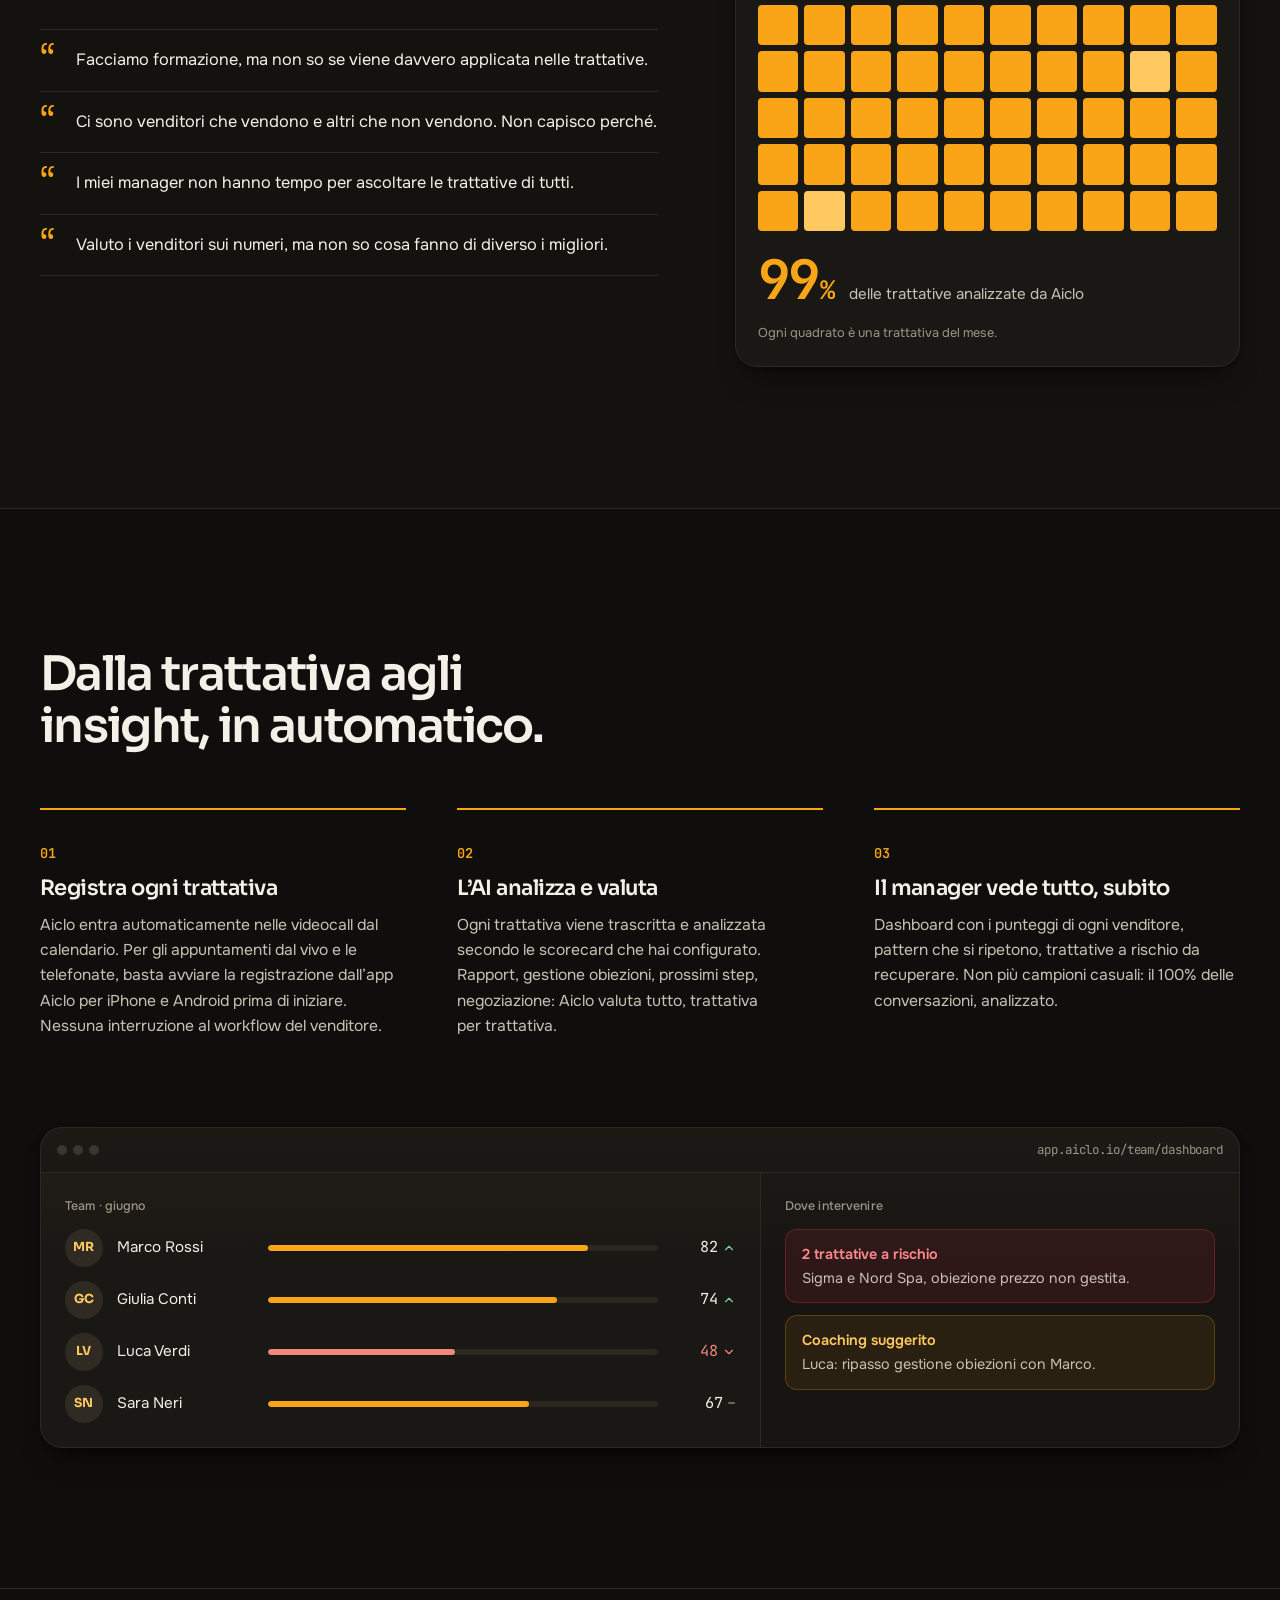
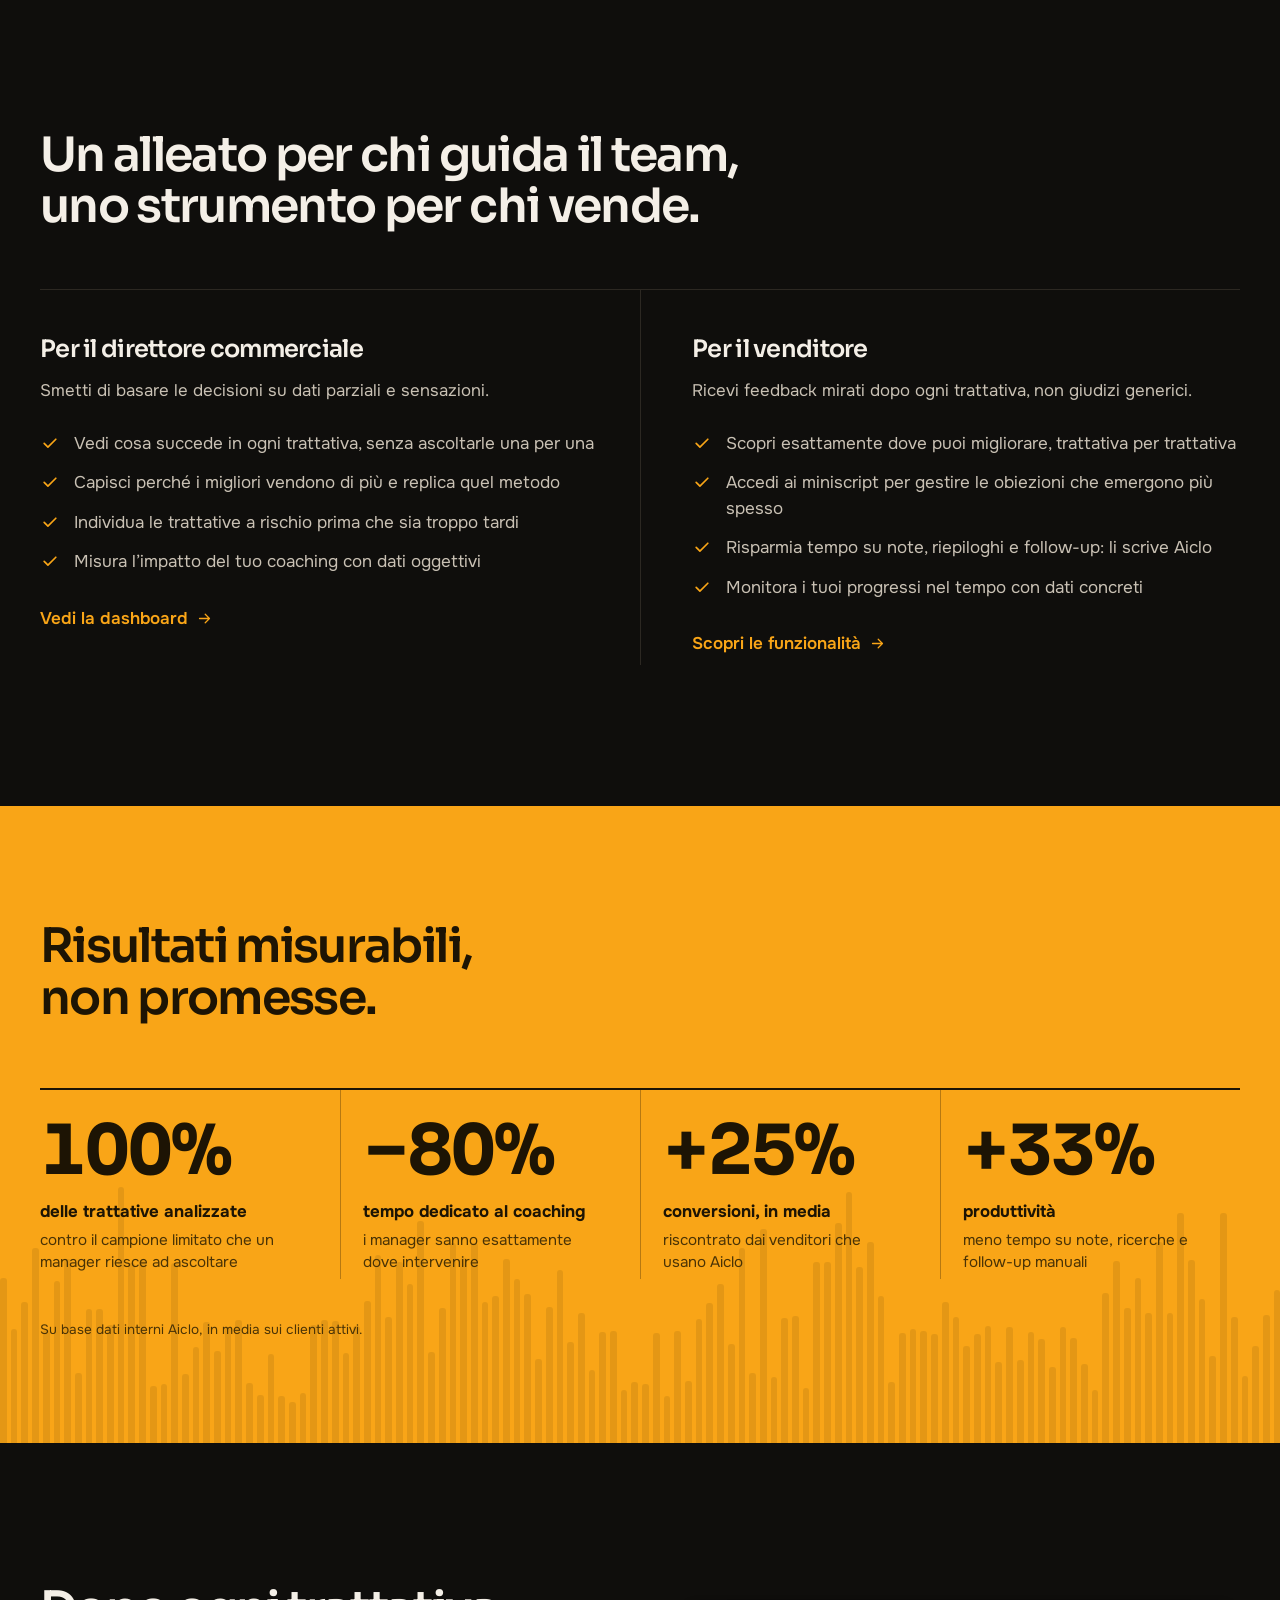
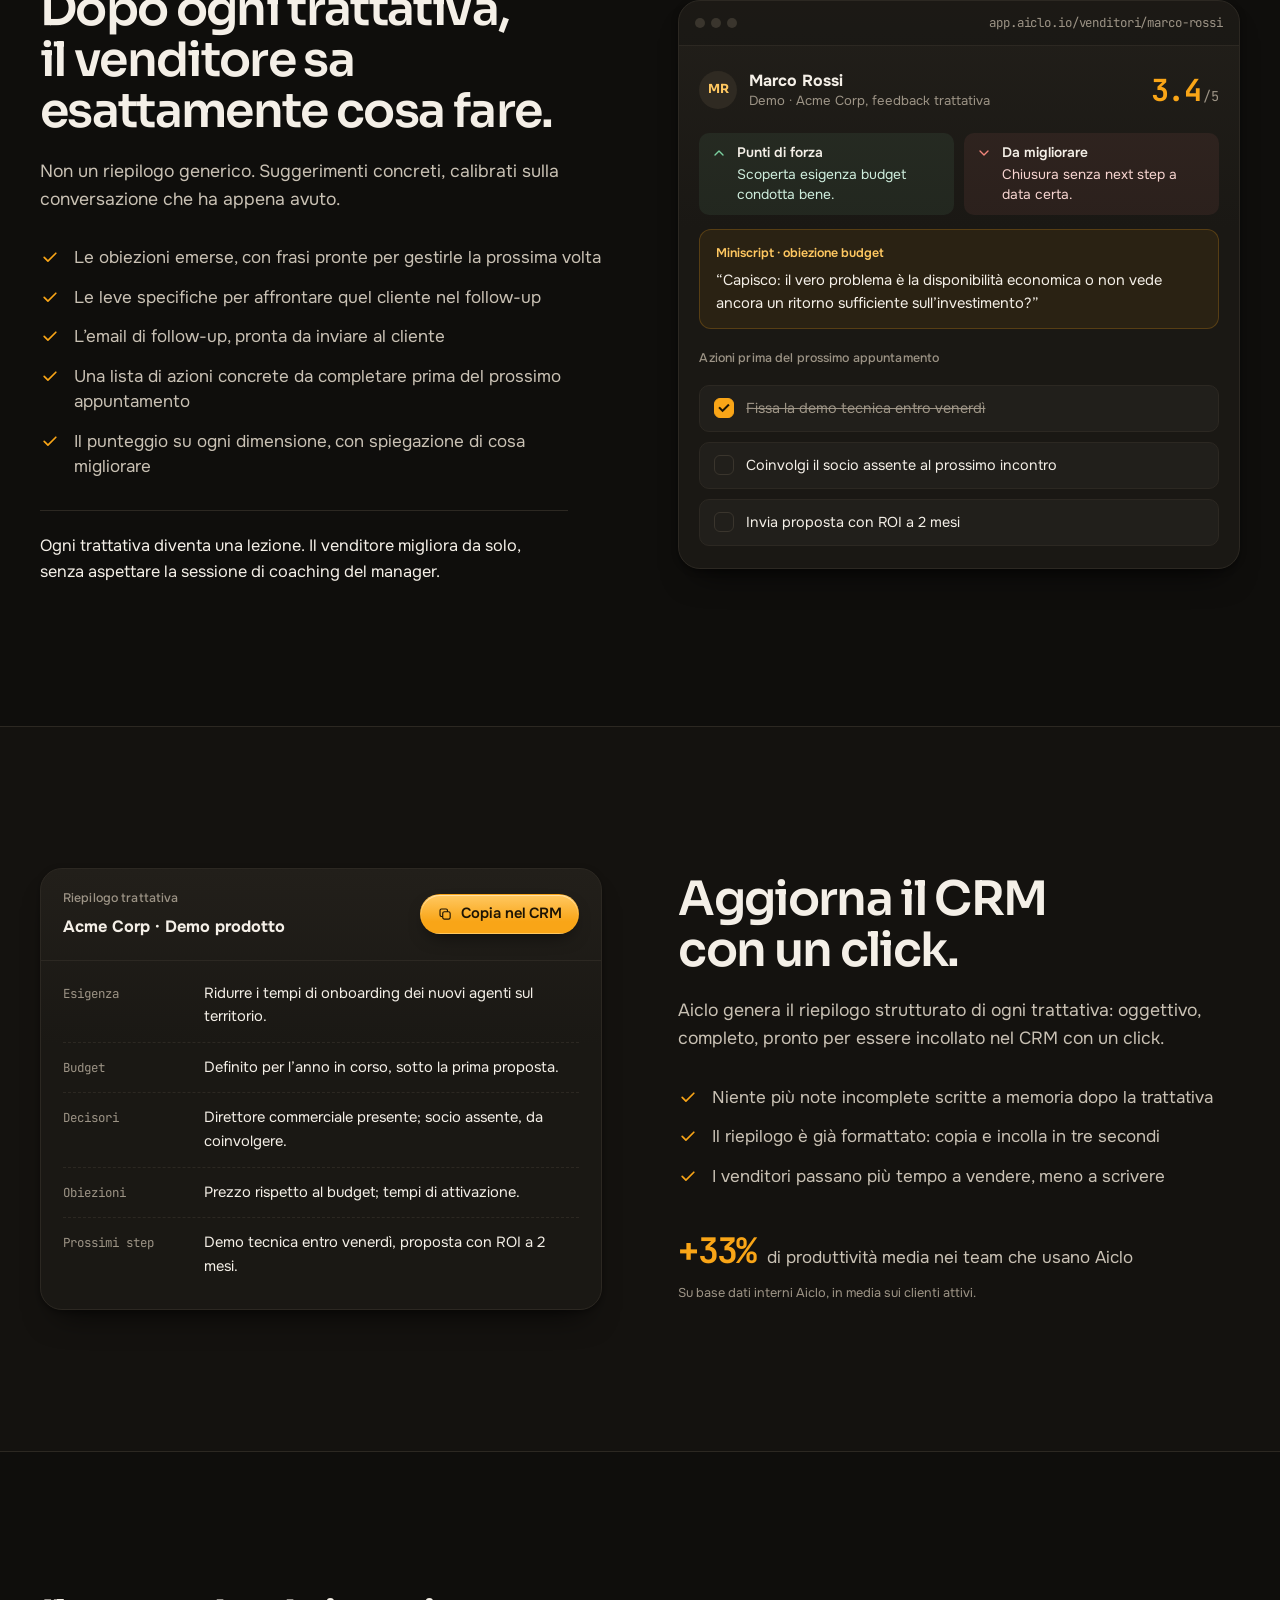
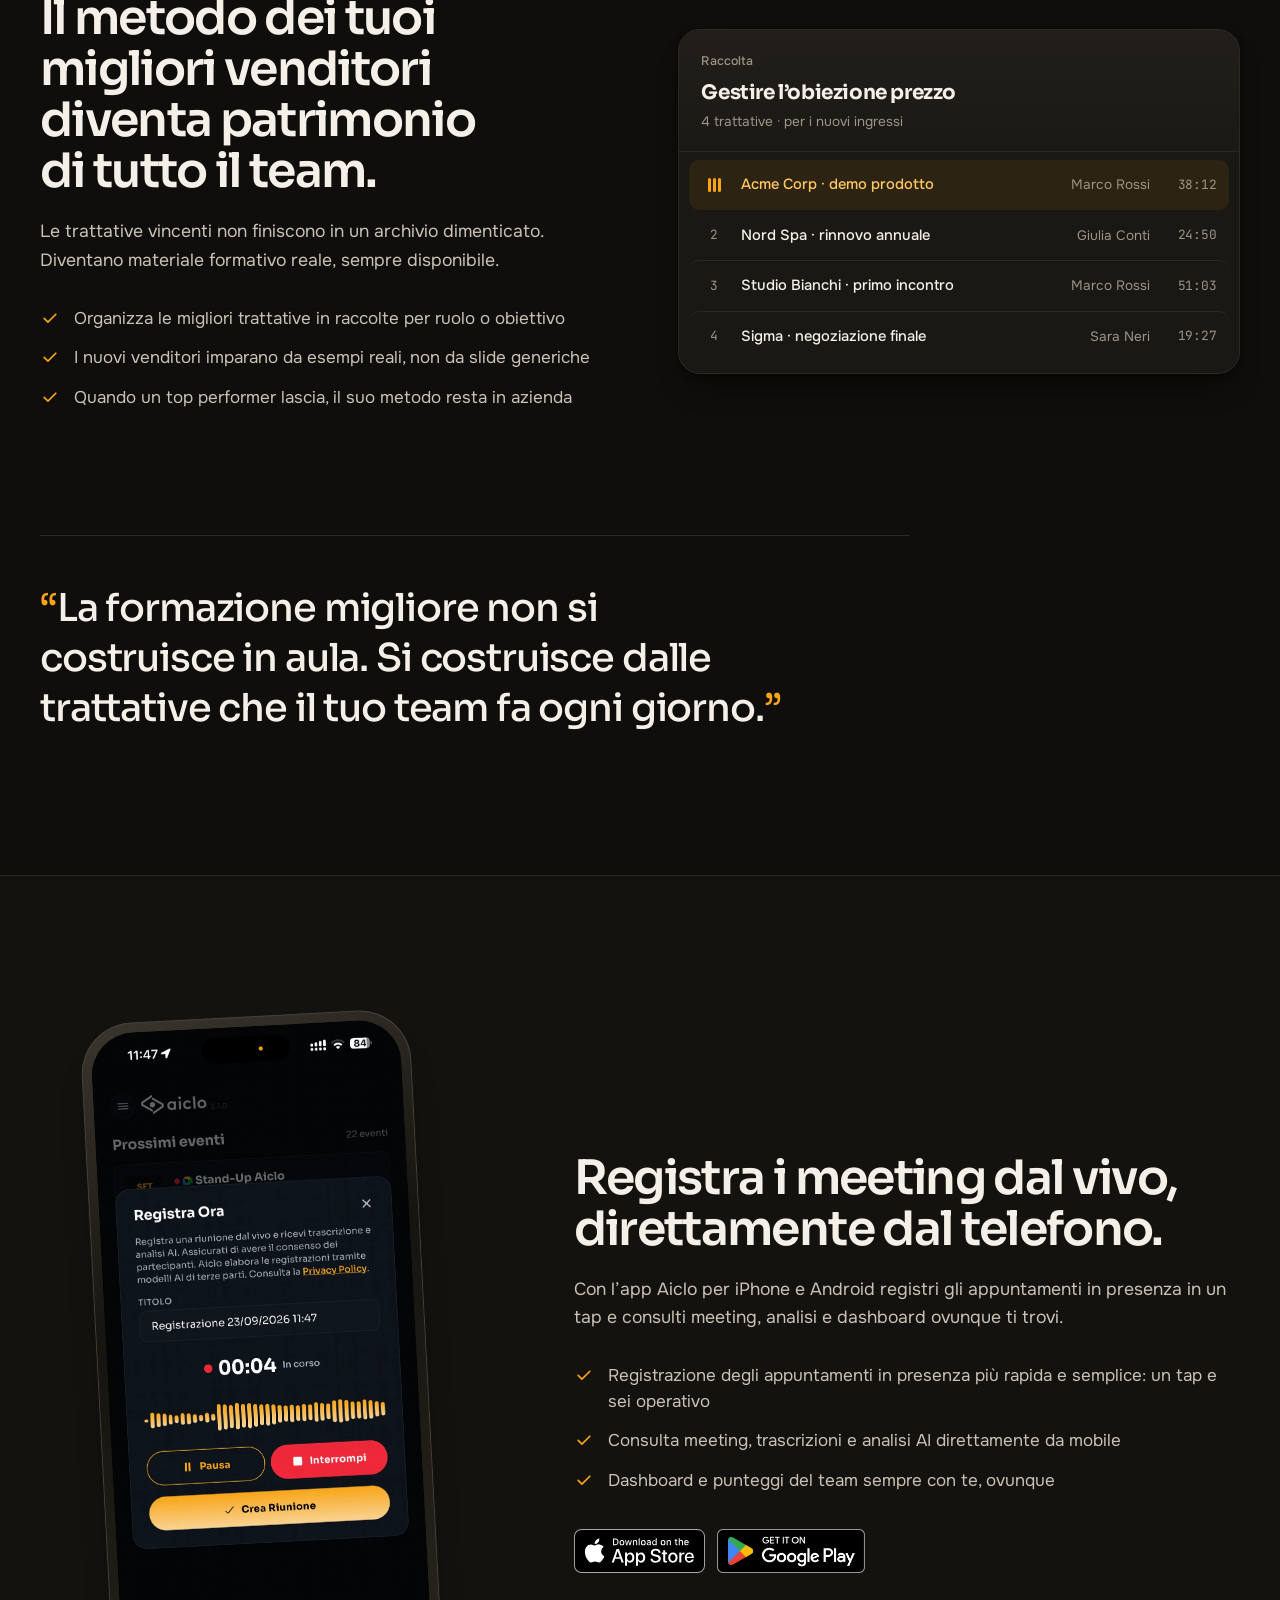
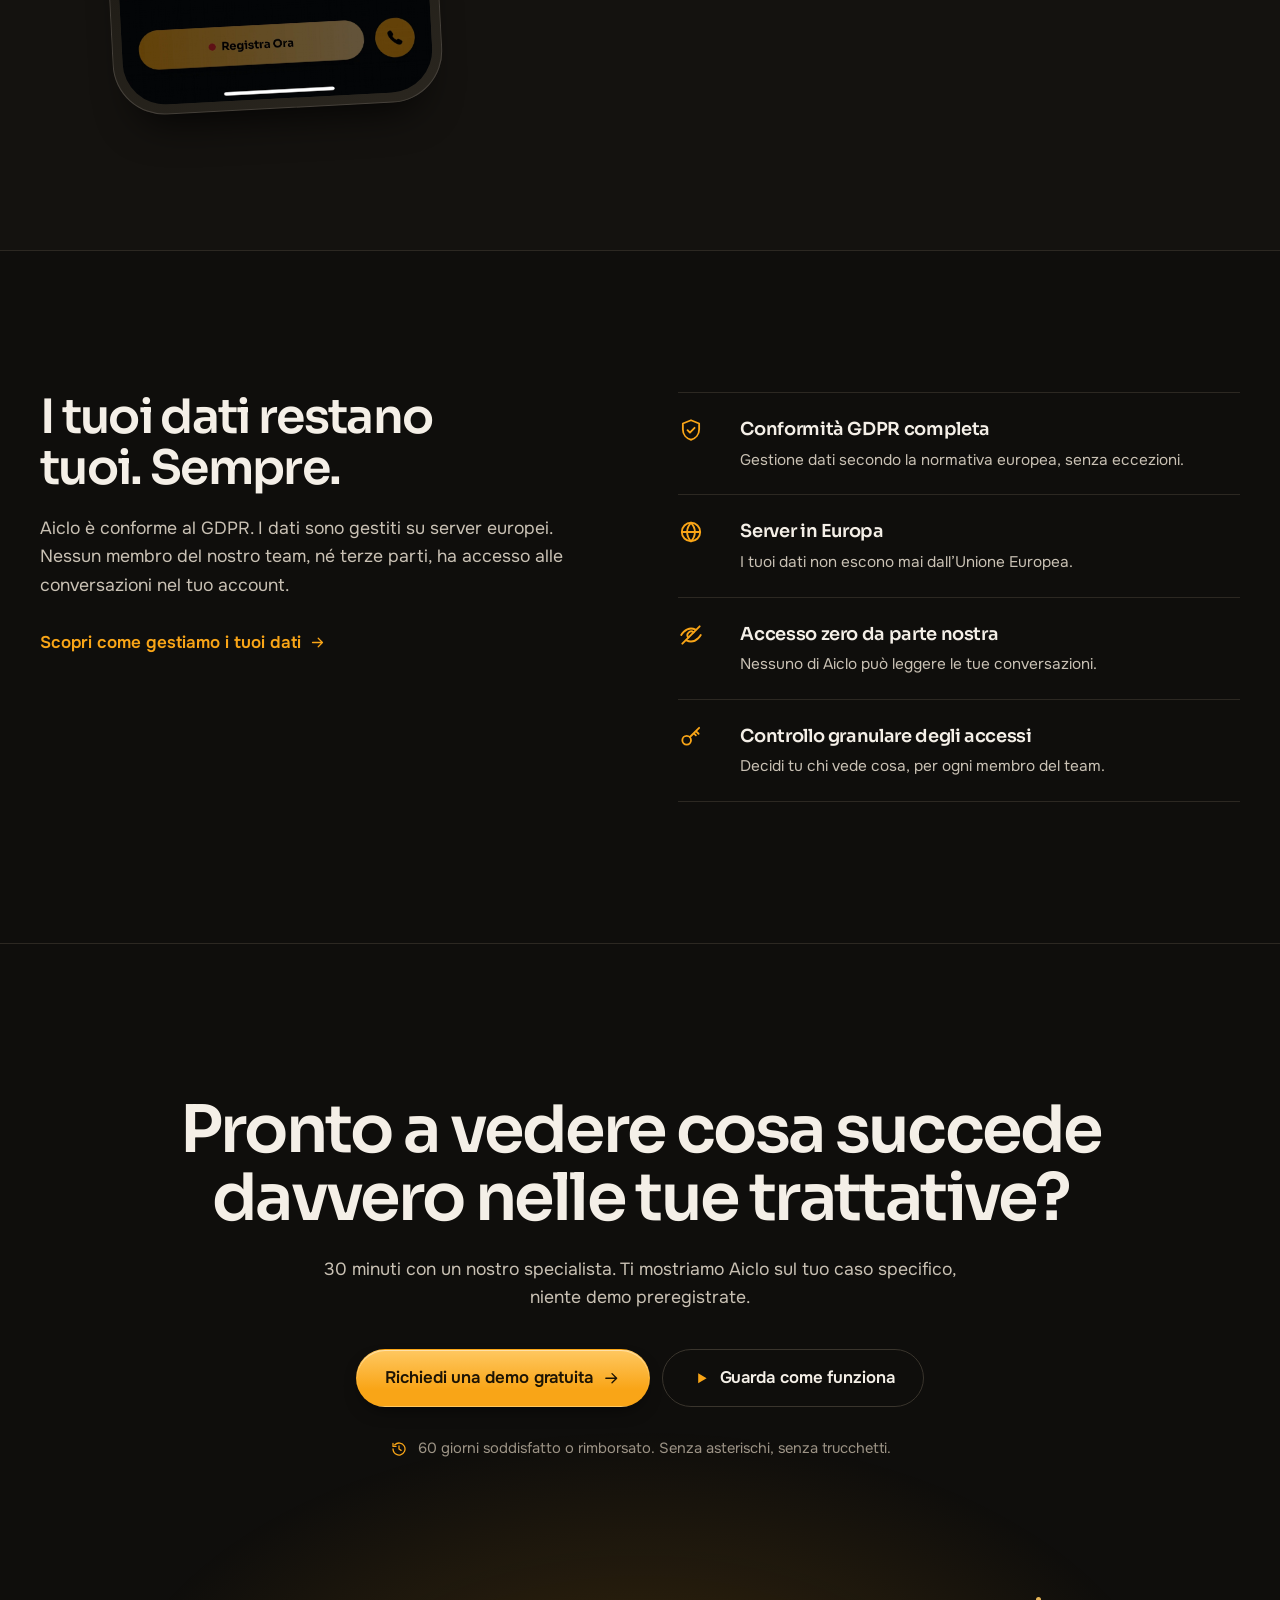
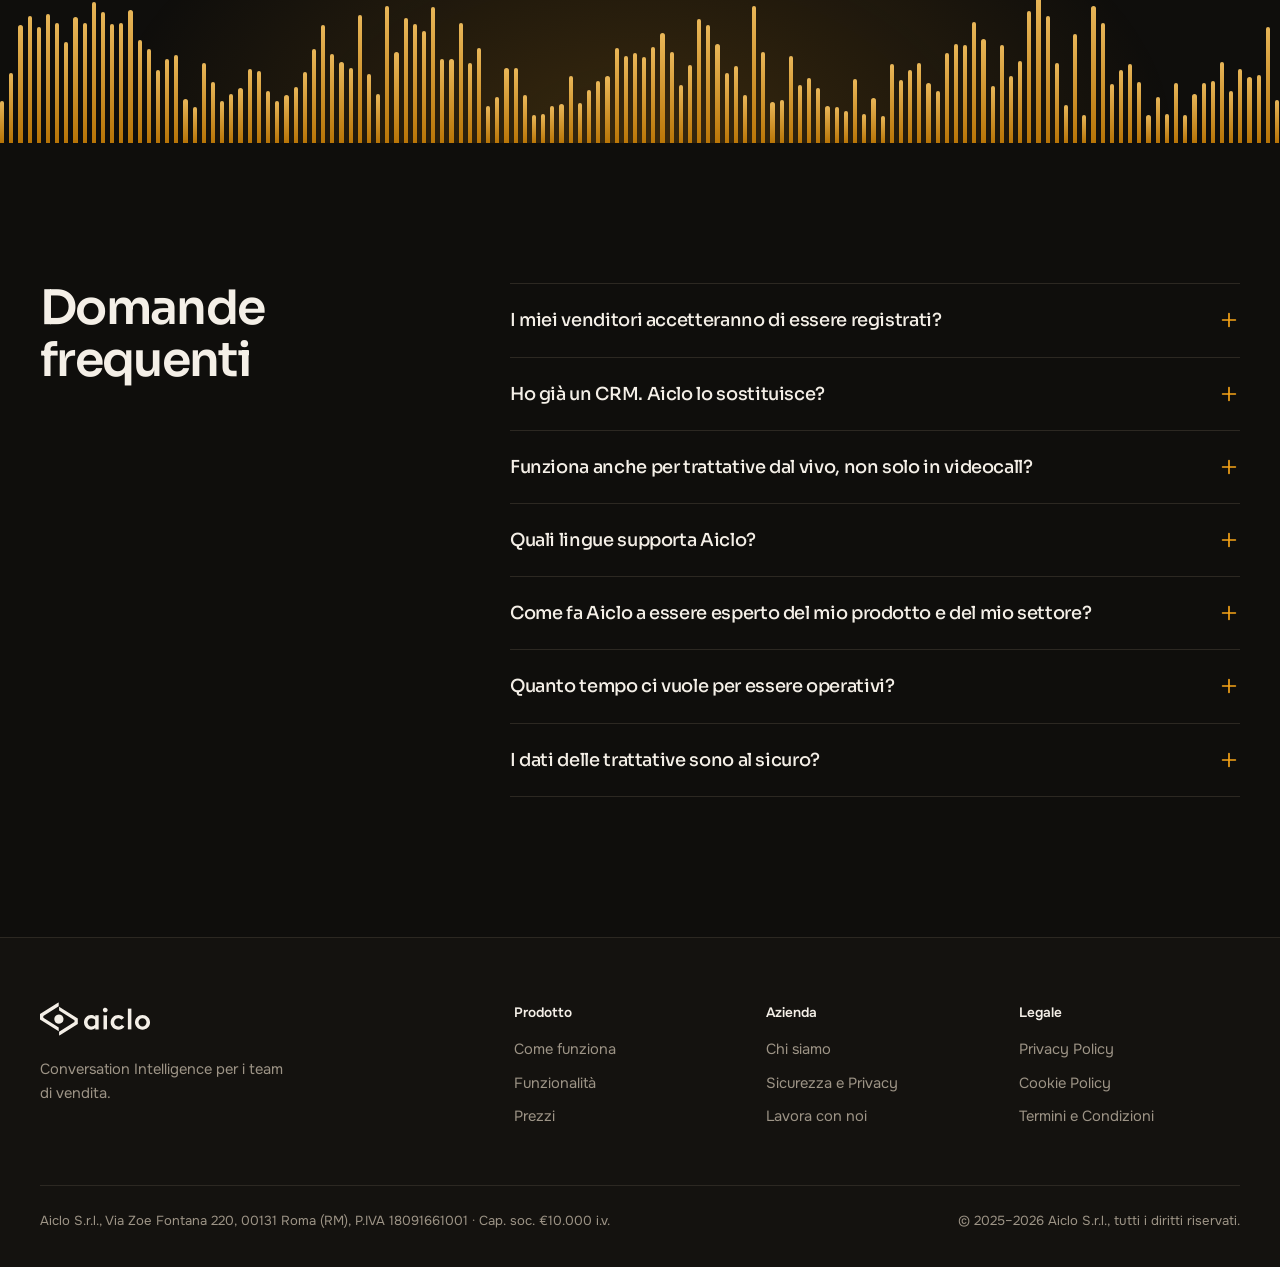
==== commit 97226d46: "Replace restaurant site with Aiclo landing page Rebuild aiclo.io as a static one-page site: dark war" ====
--- a/index.html
+++ b/index.html
@@ -3,309 +3,482 @@
 <head>
   <meta charset="utf-8">
   <meta name="viewport" content="width=device-width, initial-scale=1">
-  <title>Afrodita Chef · Ristorante a Bologna</title>
-  <meta name="description" content="Afrodita Chef, ristorante in Via Rialto 1b a Bologna. Cibo per passione. Prenota il tuo tavolo su WhatsApp.">
-  <meta name="theme-color" content="#F3A6CB">
-  <meta property="og:title" content="Afrodita Chef · Bologna">
-  <meta property="og:description" content="Cibo per passione. Via Rialto 1b, Bologna.">
-  <meta property="og:image" content="assets/piatto.jpg">
-  <link rel="icon" href="assets/logo-mark.png">
-  <link rel="preload" href="fonts/YoungSerif-Regular.ttf" as="font" type="font/ttf" crossorigin>
-  <link rel="preload" href="fonts/HankenGrotesk-Variable.ttf" as="font" type="font/ttf" crossorigin>
-  <link rel="stylesheet" href="css/style.css">
+  <title>Aiclo · Conversation Intelligence per i team di vendita</title>
+  <meta name="description" content="Aiclo registra e analizza ogni trattativa, in presenza e in call, e restituisce insight per i manager e suggerimenti mirati a ogni venditore per chiudere di più, più in fretta.">
+  <meta name="theme-color" content="#0F0E0C">
+  <link rel="icon" href="assets/favicon.png">
+  <link rel="preload" href="fonts/sora.woff2" as="font" type="font/woff2" crossorigin>
+  <link rel="preload" href="fonts/onest.woff2" as="font" type="font/woff2" crossorigin>
+  <link rel="stylesheet" href="css/styles.css">
 </head>
 <body>
-
-<!-- Shared lamp drawing: pink polka-dot scalloped shade. Colours come from CSS variables. -->
-<svg width="0" height="0" aria-hidden="true" focusable="false" style="position:absolute">
-  <defs>
-    <pattern id="dots" width="22" height="22" patternUnits="userSpaceOnUse">
-      <circle cx="5" cy="5" r="3.2" style="fill:var(--dot, #fff)"/>
-      <circle cx="16" cy="16" r="3.2" style="fill:var(--dot, #fff)"/>
-    </pattern>
-  </defs>
-  <symbol id="lamp" viewBox="0 0 260 300">
-    <line x1="130" y1="0" x2="130" y2="58" style="stroke:var(--cord, #3B1830)" stroke-width="3"/>
-    <rect x="121" y="54" width="18" height="16" rx="4" style="fill:var(--cord, #3B1830)"/>
-    <path id="shade" d="M130 66 C 96 66 62 104 28 214 a 15.5 15 0 0 0 31 0 a 15.5 15 0 0 0 31 0 a 15.5 15 0 0 0 31 0 a 15.5 15 0 0 0 31 0 a 15.5 15 0 0 0 31 0 a 15.5 15 0 0 0 31 0 a 15.5 15 0 0 0 31 0 C 198 104 164 66 130 66 Z" style="fill:var(--shade, #E774B3)"/>
-    <path d="M130 66 C 96 66 62 104 28 214 a 15.5 15 0 0 0 31 0 a 15.5 15 0 0 0 31 0 a 15.5 15 0 0 0 31 0 a 15.5 15 0 0 0 31 0 a 15.5 15 0 0 0 31 0 a 15.5 15 0 0 0 31 0 a 15.5 15 0 0 0 31 0 C 198 104 164 66 130 66 Z" fill="url(#dots)"/>
-    <ellipse cx="130" cy="212" rx="96" ry="9" style="fill:var(--rim, #FFE9A8);opacity:var(--lit, .9)"/>
-    <circle cx="130" cy="244" r="15" style="fill:var(--bulb, #FFE9A8);opacity:var(--lit, .9)"/>
-  </symbol>
-</svg>
-
-<a class="skip" href="#prenota"><span lang="it">Vai alla prenotazione</span><span lang="en">Skip to booking</span></a>
-
-<header class="site-header" id="top">
-  <a class="brand" href="#top" aria-label="Afrodita Chef">
-    <img src="assets/logo-mark.png" alt="" width="44" height="44">
-    <span class="brand-word">AFRODITACHEF</span>
-  </a>
-  <nav class="nav" id="nav" aria-label="Menu principale">
-    <a href="#locale"><span lang="it">Il locale</span><span lang="en">The room</span></a>
-    <a href="#piatti"><span lang="it">Piatti</span><span lang="en">Dishes</span></a>
-    <a href="#menu">Menu</a>
-    <a href="#dove"><span lang="it">Dove</span><span lang="en">Find us</span></a>
-  </nav>
-  <div class="header-actions">
-    <div class="lang" role="group" aria-label="Lingua / Language">
-      <button type="button" data-set-lang="it" aria-pressed="true">IT</button>
-      <button type="button" data-set-lang="en" aria-pressed="false">EN</button>
+  <a class="skip" href="#main">Salta al contenuto</a>
+
+  <svg width="0" height="0" class="sprite" aria-hidden="true">
+    <symbol id="logo" viewBox="0 0 153.04 46.37">
+      <path d="M61.22,27.86c0,2.63.84,4.94,2.51,6.87,1.9,2.19,4.38,3.31,7.38,3.31,2.05,0,3.88-.66,5.42-1.97l.41-.35v1.9h4.67v-19.57h-4.67v1.89l-.41-.33c-1.6-1.31-3.53-1.97-5.72-1.97-2.65,0-4.93.99-6.79,2.94-1.86,1.96-2.81,4.4-2.81,7.28ZM67.62,23.82c1.76-1.99,4.46-2.27,7.88-.75l1.24,1.68v6.16l-.04.06c-1.2,1.72-2.9,2.59-5.05,2.59-1.58,0-2.92-.55-3.97-1.63-1.05-1.08-1.58-2.45-1.58-4.08,0-1.55.51-2.9,1.51-4.04Z"/>
+      <rect x="88.33" y="18.05" width="4.88" height="19.57"/>
+      <path d="M90.77,7.5c-1.3,0-2.29.62-3.09,1.91-.39,1.51-.14,2.64.78,3.53.65.62,1.4.92,2.31.92,1.3,0,2.29-.62,3.09-1.91.39-1.51.14-2.64-.78-3.53-.65-.62-1.4-.92-2.31-.92Z"/>
+      <path d="M108.93,33.57c-1.69,0-3.09-.55-4.17-1.62s-1.62-2.45-1.62-4.09.55-2.98,1.62-4.08c1.08-1.11,2.44-1.67,4.05-1.67,1.86,0,3.43.77,4.67,2.29l3.43-3.02c-.91-1.09-2.07-1.99-3.43-2.67-1.44-.71-3.01-1.07-4.67-1.07-2.98,0-5.51,1-7.52,2.97-2.01,1.97-3.03,4.41-3.03,7.25s1,5.27,2.99,7.23c1.98,1.96,4.51,2.95,7.52,2.95,3.62,0,6.57-1.42,8.75-4.21l-3.73-2.8c-.5.68-1.15,1.26-1.93,1.74-.88.53-1.86.8-2.92.8Z"/>
+      <rect x="122.26" y="8.74" width="4.88" height="28.88"/>
+      <path d="M150.05,20.61c-1.98-1.97-4.49-2.97-7.44-2.97s-5.46,1-7.44,2.97c-1.98,1.97-2.99,4.41-2.99,7.25s1,5.27,2.99,7.23c1.98,1.96,4.48,2.95,7.44,2.95s5.46-.99,7.44-2.95,2.99-4.39,2.99-7.23-1-5.28-2.99-7.25ZM146.6,31.92c-1.04,1.09-2.38,1.65-3.99,1.65s-2.95-.56-3.99-1.65c-1.03-1.09-1.56-2.46-1.56-4.06s.52-2.98,1.56-4.08c1.04-1.11,2.38-1.67,3.99-1.67s2.95.56,3.99,1.67c1.03,1.1,1.56,2.48,1.56,4.08s-.52,2.97-1.56,4.06Z"/>
+      <polygon class="mark" points="26.05 0 0 16.28 0 24.03 26.05 40.31 26.05 34.84 4.64 21.46 4.64 18.85 26.05 5.47 26.05 5.16 26.05 0"/>
+      <path class="mark-eye" d="M30.96,18.79c-6.8-5.22-14.55,2.53-9.33,9.33,6.8,5.22,14.55-2.53,9.33-9.33Z"/>
+      <polygon class="mark" points="26.55 46.37 52.6 30.09 52.6 22.34 26.55 6.06 26.55 11.52 47.96 24.91 47.96 27.52 26.55 40.9 26.55 41.21 26.55 46.37"/>
+    </symbol>
+    <symbol id="i-check" viewBox="0 0 24 24"><path d="M5 12.5l4.5 4.5L19 7.5" fill="none" stroke="currentColor" stroke-width="2" stroke-linecap="round" stroke-linejoin="round"/></symbol>
+    <symbol id="i-arrow" viewBox="0 0 24 24"><path d="M5 12h14M13 6l6 6-6 6" fill="none" stroke="currentColor" stroke-width="1.8" stroke-linecap="round" stroke-linejoin="round"/></symbol>
+    <symbol id="i-play" viewBox="0 0 24 24"><path d="M8 5.5v13l11-6.5z" fill="currentColor"/></symbol>
+    <symbol id="i-copy" viewBox="0 0 24 24"><rect x="8.5" y="8.5" width="11" height="11" rx="2.5" fill="none" stroke="currentColor" stroke-width="1.7"/><path d="M15.5 8.5V6.5a2 2 0 0 0-2-2h-7a2 2 0 0 0-2 2v7a2 2 0 0 0 2 2h2" fill="none" stroke="currentColor" stroke-width="1.7"/></symbol>
+    <symbol id="i-shield" viewBox="0 0 24 24"><path d="M12 3l7.5 3v5.5c0 4.6-3.2 8.3-7.5 9.5-4.3-1.2-7.5-4.9-7.5-9.5V6z" fill="none" stroke="currentColor" stroke-width="1.7" stroke-linejoin="round"/><path d="M8.8 12.2l2.2 2.2 4.3-4.4" fill="none" stroke="currentColor" stroke-width="1.7" stroke-linecap="round" stroke-linejoin="round"/></symbol>
+    <symbol id="i-refund" viewBox="0 0 24 24"><path d="M4 12a8 8 0 1 0 2.4-5.7" fill="none" stroke="currentColor" stroke-width="1.7" stroke-linecap="round"/><path d="M4 4.5v4h4" fill="none" stroke="currentColor" stroke-width="1.7" stroke-linecap="round" stroke-linejoin="round"/><path d="M12 8v4l2.8 1.8" fill="none" stroke="currentColor" stroke-width="1.7" stroke-linecap="round"/></symbol>
+    <symbol id="i-video" viewBox="0 0 24 24"><rect x="3" y="6.5" width="12.5" height="11" rx="2.5" fill="none" stroke="currentColor" stroke-width="1.7"/><path d="M15.5 10.5l5-3v9l-5-3" fill="none" stroke="currentColor" stroke-width="1.7" stroke-linejoin="round"/></symbol>
+    <symbol id="i-phone" viewBox="0 0 24 24"><path d="M6.6 3.8l2.6-.3 1.6 4.2-2 1.4a11 11 0 0 0 6.1 6.1l1.4-2 4.2 1.6-.3 2.6a2 2 0 0 1-2.1 1.8C10.6 18.8 5.2 13.4 4.8 5.9a2 2 0 0 1 1.8-2.1z" fill="none" stroke="currentColor" stroke-width="1.7" stroke-linejoin="round"/></symbol>
+    <symbol id="i-people" viewBox="0 0 24 24"><circle cx="9" cy="8.5" r="3.2" fill="none" stroke="currentColor" stroke-width="1.7"/><path d="M3 19.5c.6-3.3 3-5.2 6-5.2s5.4 1.9 6 5.2" fill="none" stroke="currentColor" stroke-width="1.7" stroke-linecap="round"/><circle cx="16.8" cy="9.3" r="2.5" fill="none" stroke="currentColor" stroke-width="1.7"/><path d="M17.5 14.4c2 .4 3.3 2 3.6 4.4" fill="none" stroke="currentColor" stroke-width="1.7" stroke-linecap="round"/></symbol>
+    <symbol id="i-eu" viewBox="0 0 24 24"><circle cx="12" cy="12" r="8.5" fill="none" stroke="currentColor" stroke-width="1.7"/><path d="M3.5 12h17M12 3.5c2.4 2.4 3.6 5.2 3.6 8.5s-1.2 6.1-3.6 8.5c-2.4-2.4-3.6-5.2-3.6-8.5S9.6 5.9 12 3.5z" fill="none" stroke="currentColor" stroke-width="1.7"/></symbol>
+    <symbol id="i-eyeoff" viewBox="0 0 24 24"><path d="M3 12s3.3-6 9-6c1.6 0 3 .5 4.2 1.1M21 12s-3.3 6-9 6c-1.6 0-3-.5-4.2-1.1" fill="none" stroke="currentColor" stroke-width="1.7" stroke-linecap="round"/><path d="M4 20L20 4" fill="none" stroke="currentColor" stroke-width="1.7" stroke-linecap="round"/><path d="M9.6 14.4a3.4 3.4 0 0 1 4.8-4.8" fill="none" stroke="currentColor" stroke-width="1.7" stroke-linecap="round"/></symbol>
+    <symbol id="i-key" viewBox="0 0 24 24"><circle cx="8" cy="15" r="4" fill="none" stroke="currentColor" stroke-width="1.7"/><path d="M11 12l8.5-8.5M16.5 6.5l2.5 2.5M14.5 8.5l2 2" fill="none" stroke="currentColor" stroke-width="1.7" stroke-linecap="round"/></symbol>
+    <symbol id="i-plus" viewBox="0 0 24 24"><path d="M12 5v14M5 12h14" fill="none" stroke="currentColor" stroke-width="1.8" stroke-linecap="round"/></symbol>
+    <symbol id="i-menu" viewBox="0 0 24 24"><path d="M4 8h16M4 16h16" fill="none" stroke="currentColor" stroke-width="1.8" stroke-linecap="round"/></symbol>
+    <symbol id="i-up" viewBox="0 0 24 24"><path d="M6 15l6-6 6 6" fill="none" stroke="currentColor" stroke-width="2" stroke-linecap="round" stroke-linejoin="round"/></symbol>
+    <symbol id="i-down" viewBox="0 0 24 24"><path d="M6 9l6 6 6-6" fill="none" stroke="currentColor" stroke-width="2" stroke-linecap="round" stroke-linejoin="round"/></symbol>
+  </svg>
+
+  <header class="site-header" data-header>
+    <div class="wrap header-row">
+      <a class="brand" href="#top" aria-label="Aiclo, torna all'inizio">
+        <svg class="logo" viewBox="0 0 153.04 46.37" aria-hidden="true"><use href="#logo"/></svg>
+      </a>
+      <nav class="nav" id="nav" aria-label="Principale">
+        <a href="#come-funziona">Come funziona</a>
+        <a href="#per-chi">Per il manager</a>
+        <a href="#venditore">Per il team sales</a>
+        <a href="#sicurezza">Sicurezza</a>
+        <a href="#faq">Domande</a>
+        <a class="nav-login" href="https://app.aiclo.io">Login</a>
+      </nav>
+      <div class="header-actions">
+        <a class="link-quiet login" href="https://app.aiclo.io">Login</a>
+        <a class="btn btn-primary btn-sm" href="https://www.aiclo.io/#contatti">Richiedi una demo</a>
+        <button class="menu-toggle" type="button" aria-expanded="false" aria-controls="nav" data-menu>
+          <svg aria-hidden="true"><use href="#i-menu"/></svg><span class="sr">Menu</span>
+        </button>
+      </div>
     </div>
-    <a class="btn btn-small" href="#prenota"><span lang="it">Prenota</span><span lang="en">Book</span></a>
-    <button class="burger" type="button" id="burger" aria-expanded="false" aria-controls="nav">
-      <span class="sr"><span lang="it">Apri il menu</span><span lang="en">Open menu</span></span>
-      <i></i><i></i>
-    </button>
-  </div>
-</header>
-
-<main>
-
-  <!-- HERO -->
-  <section class="hero" aria-labelledby="hero-title">
-    <div class="hero-lamp" aria-hidden="true">
-      <div class="halo"></div>
-      <svg class="lamp-svg" viewBox="0 0 260 300"><use href="#lamp"/></svg>
+  </header>
+
+  <main id="main">
+    <!-- HERO -->
+    <section class="hero" id="top">
+      <div class="wrap hero-grid">
+        <div class="hero-copy">
+          <h1 class="display">Trasforma ogni trattativa in <span class="amber">fatturato</span>, con&nbsp;l’AI.</h1>
+          <p class="lede">Aiclo registra e analizza ogni trattativa, in presenza e in call, e restituisce insight per i manager e suggerimenti mirati a ogni venditore per chiudere di più, più in fretta.</p>
+          <div class="cta-row">
+            <a class="btn btn-primary" href="https://www.aiclo.io/#contatti">Richiedi una demo gratuita <svg aria-hidden="true"><use href="#i-arrow"/></svg></a>
+            <a class="btn btn-ghost" href="#come-funziona"><svg aria-hidden="true"><use href="#i-play"/></svg> Guarda come funziona</a>
+          </div>
+          <ul class="assurances">
+            <li><svg aria-hidden="true"><use href="#i-shield"/></svg>Validato su oltre 10.000 trattative reali</li>
+            <li><svg aria-hidden="true"><use href="#i-refund"/></svg>Garanzia soddisfatti o rimborsati 60 giorni</li>
+          </ul>
+        </div>
+
+        <figure class="panel session" aria-label="Esempio di analisi di una trattativa (dati dimostrativi)">
+          <div class="chrome">
+            <span class="rec"><i></i>REC</span>
+            <span class="mono timer" data-timer>12:04</span>
+            <span class="mono url">app.aiclo.io/trattative/acme-corp</span>
+          </div>
+          <div class="session-head">
+            <span class="avatar">MR</span>
+            <div>
+              <strong>Marco Rossi</strong>
+              <span class="muted">Demo · Acme Corp, analisi trattativa</span>
+            </div>
+            <div class="score"><span class="mono" data-count="3.4" data-decimals="1">3.4</span><small>/5</small></div>
+          </div>
+          <div class="wave" data-wave="56" aria-hidden="true"></div>
+          <p class="transcript" aria-live="off"><span class="who">Cliente</span><span data-transcript>“Il prezzo è più alto di quanto avevamo messo a budget.”</span></p>
+          <ul class="dims">
+            <li><span>Rapport</span><b class="bar"><i style="--v:.82"></i></b><span class="mono">82</span></li>
+            <li><span>Gestione obiezioni</span><b class="bar"><i style="--v:.60"></i></b><span class="mono">60</span></li>
+            <li><span>Prossimi step</span><b class="bar warn"><i style="--v:.42"></i></b><span class="mono">42</span></li>
+            <li><span>Negoziazione</span><b class="bar"><i style="--v:.71"></i></b><span class="mono">71</span></li>
+          </ul>
+          <div class="notes">
+            <p class="note good"><svg aria-hidden="true"><use href="#i-up"/></svg>Scoperta dell’esigenza budget ben condotta.</p>
+            <p class="note bad"><svg aria-hidden="true"><use href="#i-down"/></svg>Chiusura debole: nessun next step a data certa.</p>
+          </div>
+          <div class="miniscript">
+            <div class="miniscript-head">
+              <span>Miniscript · obiezione budget</span>
+              <button class="copy" type="button" data-copy="Capisco: il vero problema è la disponibilità economica o non vede ancora un ritorno sufficiente sull’investimento?"><svg aria-hidden="true"><use href="#i-copy"/></svg><span>Copia</span></button>
+            </div>
+            <p>“Capisco: il vero problema è la disponibilità economica o non vede ancora un ritorno sufficiente sull’investimento?”</p>
+          </div>
+        </figure>
+      </div>
+
+      <div class="wrap ledger-wrap">
+        <dl class="ledger">
+          <div><dt>team commerciali attivi</dt><dd>+200</dd></div>
+          <div><dt>trattative analizzate</dt><dd>+10.000</dd></div>
+          <div><dt>settori diversi</dt><dd>+30</dd></div>
+          <div><dt>per essere operativi</dt><dd>15 giorni</dd></div>
+        </dl>
+        <div class="channels">
+          <p>Funziona con gli strumenti che usi già</p>
+          <ul>
+            <li><svg aria-hidden="true"><use href="#i-video"/></svg>Zoom</li>
+            <li><svg aria-hidden="true"><use href="#i-video"/></svg>Google Meet</li>
+            <li><svg aria-hidden="true"><use href="#i-video"/></svg>Microsoft Teams</li>
+            <li><svg aria-hidden="true"><use href="#i-phone"/></svg>Telefono</li>
+            <li><svg aria-hidden="true"><use href="#i-people"/></svg>Appuntamenti dal vivo</li>
+          </ul>
+        </div>
+      </div>
+    </section>
+
+    <!-- PROBLEMA -->
+    <section class="section problem" id="problema" aria-labelledby="problem-title">
+      <div class="wrap problem-grid">
+        <div class="problem-copy">
+          <h2 id="problem-title" class="h2">I manager ascoltano solo il <span class="amber">5%</span> delle trattative. Il restante 95% è un punto cieco.</h2>
+          <p class="body-lg">Non per mancanza di volontà, ma perché ascoltare centinaia di trattative ogni mese è fisicamente impossibile. E senza dati, il coaching resta un’opinione.</p>
+          <ul class="quotes">
+            <li>Facciamo formazione, ma non so se viene davvero applicata nelle trattative.</li>
+            <li>Ci sono venditori che vendono e altri che non vendono. Non capisco perché.</li>
+            <li>I miei manager non hanno tempo per ascoltare le trattative di tutti.</li>
+            <li>Valuto i venditori sui numeri, ma non so cosa fanno di diverso i migliori.</li>
+          </ul>
+        </div>
+
+        <div class="coverage" data-coverage data-state="today">
+          <div class="seg" role="group" aria-label="Copertura delle trattative">
+            <button type="button" aria-pressed="true" data-set="today">Oggi</button>
+            <button type="button" aria-pressed="false" data-set="aiclo">Con Aiclo</button>
+          </div>
+          <div class="grid100" data-grid aria-hidden="true"></div>
+          <p class="coverage-read" aria-live="polite">
+            <span class="mono big" data-cov-num>5</span><span class="mono pct">%</span>
+            <span class="coverage-label" data-cov-label>delle trattative ascoltate da un manager</span>
+          </p>
+          <p class="fineprint">Ogni quadrato è una trattativa del mese.</p>
+        </div>
+      </div>
+    </section>
+
+    <!-- COME FUNZIONA -->
+    <section class="section how" id="come-funziona" aria-labelledby="how-title">
+      <div class="wrap">
+        <h2 id="how-title" class="h2 narrow">Dalla trattativa agli insight, in automatico.</h2>
+        <ol class="steps">
+          <li>
+            <span class="step-n mono">01</span>
+            <h3>Registra ogni trattativa</h3>
+            <p>Aiclo entra automaticamente nelle videocall dal calendario. Per gli appuntamenti dal vivo e le telefonate, basta avviare la registrazione dall’app Aiclo per iPhone e Android prima di iniziare. Nessuna interruzione al workflow del venditore.</p>
+          </li>
+          <li>
+            <span class="step-n mono">02</span>
+            <h3>L’AI analizza e valuta</h3>
+            <p>Ogni trattativa viene trascritta e analizzata secondo le scorecard che hai configurato. Rapport, gestione obiezioni, prossimi step, negoziazione: Aiclo valuta tutto, trattativa per trattativa.</p>
+          </li>
+          <li>
+            <span class="step-n mono">03</span>
+            <h3>Il manager vede tutto, subito</h3>
+            <p>Dashboard con i punteggi di ogni venditore, pattern che si ripetono, trattative a rischio da recuperare. Non più campioni casuali: il 100% delle conversazioni, analizzato.</p>
+          </li>
+        </ol>
+
+        <figure class="panel dashboard" aria-label="Dashboard del team (dati dimostrativi)">
+          <div class="chrome">
+            <span class="dots" aria-hidden="true"><i></i><i></i><i></i></span>
+            <span class="mono url">app.aiclo.io/team/dashboard</span>
+          </div>
+          <div class="dash-body">
+            <div class="dash-team">
+              <p class="panel-label">Team · giugno</p>
+              <ul class="team">
+                <li><span class="avatar">MR</span><span class="name">Marco Rossi</span><b class="bar"><i style="--v:.82"></i></b><span class="mono val up">82 <svg aria-hidden="true"><use href="#i-up"/></svg></span></li>
+                <li><span class="avatar">GC</span><span class="name">Giulia Conti</span><b class="bar"><i style="--v:.74"></i></b><span class="mono val up">74 <svg aria-hidden="true"><use href="#i-up"/></svg></span></li>
+                <li><span class="avatar">LV</span><span class="name">Luca Verdi</span><b class="bar warn"><i style="--v:.48"></i></b><span class="mono val down">48 <svg aria-hidden="true"><use href="#i-down"/></svg></span></li>
+                <li><span class="avatar">SN</span><span class="name">Sara Neri</span><b class="bar"><i style="--v:.67"></i></b><span class="mono val flat">67 <span aria-hidden="true">–</span></span></li>
+              </ul>
+            </div>
+            <div class="dash-act">
+              <p class="panel-label">Dove intervenire</p>
+              <div class="alert risk">
+                <strong>2 trattative a rischio</strong>
+                <span>Sigma e Nord Spa, obiezione prezzo non gestita.</span>
+              </div>
+              <div class="alert coach">
+                <strong>Coaching suggerito</strong>
+                <span>Luca: ripasso gestione obiezioni con Marco.</span>
+              </div>
+            </div>
+          </div>
+        </figure>
+      </div>
+    </section>
+
+    <!-- PER CHI -->
+    <section class="section audience" id="per-chi" aria-labelledby="aud-title">
+      <div class="wrap">
+        <h2 id="aud-title" class="h2 narrow">Un alleato per chi guida il team, uno strumento per chi vende.</h2>
+        <div class="split">
+          <article>
+            <h3>Per il direttore commerciale</h3>
+            <p class="split-lede">Smetti di basare le decisioni su dati parziali e sensazioni.</p>
+            <ul class="checks">
+              <li><svg aria-hidden="true"><use href="#i-check"/></svg>Vedi cosa succede in ogni trattativa, senza ascoltarle una per una</li>
+              <li><svg aria-hidden="true"><use href="#i-check"/></svg>Capisci perché i migliori vendono di più e replica quel metodo</li>
+              <li><svg aria-hidden="true"><use href="#i-check"/></svg>Individua le trattative a rischio prima che sia troppo tardi</li>
+              <li><svg aria-hidden="true"><use href="#i-check"/></svg>Misura l’impatto del tuo coaching con dati oggettivi</li>
+            </ul>
+            <a class="link-arrow" href="#come-funziona">Vedi la dashboard <svg aria-hidden="true"><use href="#i-arrow"/></svg></a>
+          </article>
+          <article>
+            <h3>Per il venditore</h3>
+            <p class="split-lede">Ricevi feedback mirati dopo ogni trattativa, non giudizi generici.</p>
+            <ul class="checks">
+              <li><svg aria-hidden="true"><use href="#i-check"/></svg>Scopri esattamente dove puoi migliorare, trattativa per trattativa</li>
+              <li><svg aria-hidden="true"><use href="#i-check"/></svg>Accedi ai miniscript per gestire le obiezioni che emergono più spesso</li>
+              <li><svg aria-hidden="true"><use href="#i-check"/></svg>Risparmia tempo su note, riepiloghi e follow-up: li scrive Aiclo</li>
+              <li><svg aria-hidden="true"><use href="#i-check"/></svg>Monitora i tuoi progressi nel tempo con dati concreti</li>
+            </ul>
+            <a class="link-arrow" href="#venditore">Scopri le funzionalità <svg aria-hidden="true"><use href="#i-arrow"/></svg></a>
+          </article>
+        </div>
+      </div>
+    </section>
+
+    <!-- RISULTATI (banda ambra) -->
+    <section class="results" aria-labelledby="res-title">
+      <div class="wave wave-band" data-wave="120" aria-hidden="true"></div>
+      <div class="wrap">
+        <h2 id="res-title" class="h2">Risultati misurabili, non promesse.</h2>
+        <dl class="results-ledger">
+          <div><dd><span data-count="100">100</span>%</dd><dt>delle trattative analizzate</dt><p>contro il campione limitato che un manager riesce ad ascoltare</p></div>
+          <div><dd>−<span data-count="80">80</span>%</dd><dt>tempo dedicato al coaching</dt><p>i manager sanno esattamente dove intervenire</p></div>
+          <div><dd>+<span data-count="25">25</span>%</dd><dt>conversioni, in media</dt><p>riscontrato dai venditori che usano Aiclo</p></div>
+          <div><dd>+<span data-count="33">33</span>%</dd><dt>produttività</dt><p>meno tempo su note, ricerche e follow-up manuali</p></div>
+        </dl>
+        <p class="results-note">Su base dati interni Aiclo, in media sui clienti attivi.</p>
+      </div>
+    </section>
+
+    <!-- VENDITORE -->
+    <section class="section seller" id="venditore" aria-labelledby="seller-title">
+      <div class="wrap feature-grid">
+        <div class="feature-copy">
+          <h2 id="seller-title" class="h2">Dopo ogni trattativa, il venditore sa esattamente cosa fare.</h2>
+          <p class="body-lg">Non un riepilogo generico. Suggerimenti concreti, calibrati sulla conversazione che ha appena avuto.</p>
+          <ul class="checks">
+            <li><svg aria-hidden="true"><use href="#i-check"/></svg>Le obiezioni emerse, con frasi pronte per gestirle la prossima volta</li>
+            <li><svg aria-hidden="true"><use href="#i-check"/></svg>Le leve specifiche per affrontare quel cliente nel follow-up</li>
+            <li><svg aria-hidden="true"><use href="#i-check"/></svg>L’email di follow-up, pronta da inviare al cliente</li>
+            <li><svg aria-hidden="true"><use href="#i-check"/></svg>Una lista di azioni concrete da completare prima del prossimo appuntamento</li>
+            <li><svg aria-hidden="true"><use href="#i-check"/></svg>Il punteggio su ogni dimensione, con spiegazione di cosa migliorare</li>
+          </ul>
+          <p class="aside">Ogni trattativa diventa una lezione. Il venditore migliora da solo, senza aspettare la sessione di coaching del manager.</p>
+        </div>
+
+        <figure class="panel feedback" aria-label="Feedback al venditore (dati dimostrativi)">
+          <div class="chrome">
+            <span class="dots" aria-hidden="true"><i></i><i></i><i></i></span>
+            <span class="mono url">app.aiclo.io/venditori/marco-rossi</span>
+          </div>
+          <div class="session-head">
+            <span class="avatar">MR</span>
+            <div><strong>Marco Rossi</strong><span class="muted">Demo · Acme Corp, feedback trattativa</span></div>
+            <div class="score"><span class="mono">3.4</span><small>/5</small></div>
+          </div>
+          <div class="fb-cols">
+            <div class="note good"><svg aria-hidden="true"><use href="#i-up"/></svg><div><b>Punti di forza</b>Scoperta esigenza budget condotta bene.</div></div>
+            <div class="note bad"><svg aria-hidden="true"><use href="#i-down"/></svg><div><b>Da migliorare</b>Chiusura senza next step a data certa.</div></div>
+          </div>
+          <div class="miniscript">
+            <div class="miniscript-head"><span>Miniscript · obiezione budget</span></div>
+            <p>“Capisco: il vero problema è la disponibilità economica o non vede ancora un ritorno sufficiente sull’investimento?”</p>
+          </div>
+          <fieldset class="todo">
+            <legend class="panel-label">Azioni prima del prossimo appuntamento</legend>
+            <label><input type="checkbox" checked><span>Fissa la demo tecnica entro venerdì</span></label>
+            <label><input type="checkbox"><span>Coinvolgi il socio assente al prossimo incontro</span></label>
+            <label><input type="checkbox"><span>Invia proposta con ROI a 2 mesi</span></label>
+          </fieldset>
+        </figure>
+      </div>
+    </section>
+
+    <!-- CRM -->
+    <section class="section crm" aria-labelledby="crm-title">
+      <div class="wrap feature-grid reverse">
+        <div class="feature-copy">
+          <h2 id="crm-title" class="h2">Aggiorna il CRM con un click.</h2>
+          <p class="body-lg">Aiclo genera il riepilogo strutturato di ogni trattativa: oggettivo, completo, pronto per essere incollato nel CRM con un click.</p>
+          <ul class="checks">
+            <li><svg aria-hidden="true"><use href="#i-check"/></svg>Niente più note incomplete scritte a memoria dopo la trattativa</li>
+            <li><svg aria-hidden="true"><use href="#i-check"/></svg>Il riepilogo è già formattato: copia e incolla in tre secondi</li>
+            <li><svg aria-hidden="true"><use href="#i-check"/></svg>I venditori passano più tempo a vendere, meno a scrivere</li>
+          </ul>
+          <p class="inline-stat"><span class="mono amber">+33%</span> di produttività media nei team che usano Aiclo <small>Su base dati interni Aiclo, in media sui clienti attivi.</small></p>
+        </div>
+
+        <figure class="panel summary" aria-label="Riepilogo per il CRM (dati dimostrativi)">
+          <div class="summary-head">
+            <div><p class="panel-label">Riepilogo trattativa</p><strong>Acme Corp · Demo prodotto</strong></div>
+            <button class="btn btn-primary btn-sm" type="button" data-copy-target="crm-text"><svg aria-hidden="true"><use href="#i-copy"/></svg><span>Copia nel CRM</span></button>
+          </div>
+          <dl class="summary-body" id="crm-text">
+            <div><dt>Esigenza</dt><dd>Ridurre i tempi di onboarding dei nuovi agenti sul territorio.</dd></div>
+            <div><dt>Budget</dt><dd>Definito per l’anno in corso, sotto la prima proposta.</dd></div>
+            <div><dt>Decisori</dt><dd>Direttore commerciale presente; socio assente, da coinvolgere.</dd></div>
+            <div><dt>Obiezioni</dt><dd>Prezzo rispetto al budget; tempi di attivazione.</dd></div>
+            <div><dt>Prossimi step</dt><dd>Demo tecnica entro venerdì, proposta con ROI a 2 mesi.</dd></div>
+          </dl>
+          <p class="toast" role="status" data-toast></p>
+        </figure>
+      </div>
+    </section>
+
+    <!-- FORMAZIONE -->
+    <section class="section library" aria-labelledby="lib-title">
+      <div class="wrap feature-grid">
+        <div class="feature-copy">
+          <h2 id="lib-title" class="h2">Il metodo dei tuoi migliori venditori diventa patrimonio di tutto il team.</h2>
+          <p class="body-lg">Le trattative vincenti non finiscono in un archivio dimenticato. Diventano materiale formativo reale, sempre disponibile.</p>
+          <ul class="checks">
+            <li><svg aria-hidden="true"><use href="#i-check"/></svg>Organizza le migliori trattative in raccolte per ruolo o obiettivo</li>
+            <li><svg aria-hidden="true"><use href="#i-check"/></svg>I nuovi venditori imparano da esempi reali, non da slide generiche</li>
+            <li><svg aria-hidden="true"><use href="#i-check"/></svg>Quando un top performer lascia, il suo metodo resta in azienda</li>
+          </ul>
+        </div>
+        <figure class="panel playlist" aria-label="Raccolta di trattative per la formazione (dati dimostrativi)">
+          <div class="pl-head">
+            <p class="panel-label">Raccolta</p>
+            <strong>Gestire l’obiezione prezzo</strong>
+            <span class="muted">4 trattative · per i nuovi ingressi</span>
+          </div>
+          <ol class="tracks">
+            <li class="playing"><span class="eq" aria-hidden="true"><i></i><i></i><i></i></span><span class="t-title">Acme Corp · demo prodotto</span><span class="t-who">Marco Rossi</span><span class="mono t-len">38:12</span></li>
+            <li><span class="mono t-n">2</span><span class="t-title">Nord Spa · rinnovo annuale</span><span class="t-who">Giulia Conti</span><span class="mono t-len">24:50</span></li>
+            <li><span class="mono t-n">3</span><span class="t-title">Studio Bianchi · primo incontro</span><span class="t-who">Marco Rossi</span><span class="mono t-len">51:03</span></li>
+            <li><span class="mono t-n">4</span><span class="t-title">Sigma · negoziazione finale</span><span class="t-who">Sara Neri</span><span class="mono t-len">19:27</span></li>
+          </ol>
+        </figure>
+        <blockquote class="pull">La formazione migliore non si costruisce in aula. Si costruisce dalle trattative che il tuo team fa ogni giorno.</blockquote>
+      </div>
+    </section>
+
+    <!-- APP -->
+    <section class="section app" aria-labelledby="app-title">
+      <div class="wrap app-grid">
+        <div class="phone">
+          <img src="assets/app-recording.webp" width="921" height="2000" alt="L’app Aiclo durante la registrazione di una riunione dal vivo: timer 00:04 in corso, forma d’onda ambra, pulsanti Pausa, Interrompi e Crea Riunione." loading="lazy" decoding="async">
+        </div>
+        <div class="feature-copy">
+          <h2 id="app-title" class="h2">Registra i meeting dal vivo, direttamente dal telefono.</h2>
+          <p class="body-lg">Con l’app Aiclo per iPhone e Android registri gli appuntamenti in presenza in un tap e consulti meeting, analisi e dashboard ovunque ti trovi.</p>
+          <ul class="checks">
+            <li><svg aria-hidden="true"><use href="#i-check"/></svg>Registrazione degli appuntamenti in presenza più rapida e semplice: un tap e sei operativo</li>
+            <li><svg aria-hidden="true"><use href="#i-check"/></svg>Consulta meeting, trascrizioni e analisi AI direttamente da mobile</li>
+            <li><svg aria-hidden="true"><use href="#i-check"/></svg>Dashboard e punteggi del team sempre con te, ovunque</li>
+          </ul>
+          <div class="stores">
+            <a href="https://apps.apple.com/" aria-label="Scarica Aiclo su App Store"><img src="assets/appstore.svg" alt="" width="135" height="40"></a>
+            <a href="https://play.google.com/store" aria-label="Scarica Aiclo su Google Play"><img src="assets/googleplay.png" alt="" width="135" height="40"></a>
+          </div>
+        </div>
+      </div>
+    </section>
+
+    <!-- SICUREZZA -->
+    <section class="section security" id="sicurezza" aria-labelledby="sec-title">
+      <div class="wrap sec-grid">
+        <div>
+          <h2 id="sec-title" class="h2">I tuoi dati restano tuoi. Sempre.</h2>
+          <p class="body-lg">Aiclo è conforme al GDPR. I dati sono gestiti su server europei. Nessun membro del nostro team, né terze parti, ha accesso alle conversazioni nel tuo account.</p>
+          <a class="link-arrow" href="https://www.aiclo.io/sicurezza">Scopri come gestiamo i tuoi dati <svg aria-hidden="true"><use href="#i-arrow"/></svg></a>
+        </div>
+        <ul class="sec-list">
+          <li><svg aria-hidden="true"><use href="#i-shield"/></svg><div><h3>Conformità GDPR completa</h3><p>Gestione dati secondo la normativa europea, senza eccezioni.</p></div></li>
+          <li><svg aria-hidden="true"><use href="#i-eu"/></svg><div><h3>Server in Europa</h3><p>I tuoi dati non escono mai dall’Unione Europea.</p></div></li>
+          <li><svg aria-hidden="true"><use href="#i-eyeoff"/></svg><div><h3>Accesso zero da parte nostra</h3><p>Nessuno di Aiclo può leggere le tue conversazioni.</p></div></li>
+          <li><svg aria-hidden="true"><use href="#i-key"/></svg><div><h3>Controllo granulare degli accessi</h3><p>Decidi tu chi vede cosa, per ogni membro del team.</p></div></li>
+        </ul>
+      </div>
+    </section>
+
+    <!-- CTA -->
+    <section class="closing" aria-labelledby="close-title">
+      <div class="wrap closing-inner">
+        <h2 id="close-title" class="display-2">Pronto a vedere cosa succede davvero nelle tue trattative?</h2>
+        <p class="body-lg">30 minuti con un nostro specialista. Ti mostriamo Aiclo sul tuo caso specifico, niente demo preregistrate.</p>
+        <div class="cta-row center">
+          <a class="btn btn-primary btn-lg" href="https://www.aiclo.io/#contatti">Richiedi una demo gratuita <svg aria-hidden="true"><use href="#i-arrow"/></svg></a>
+          <a class="btn btn-ghost btn-lg" href="#come-funziona"><svg aria-hidden="true"><use href="#i-play"/></svg> Guarda come funziona</a>
+        </div>
+        <p class="guarantee"><svg aria-hidden="true"><use href="#i-refund"/></svg>60 giorni soddisfatto o rimborsato. Senza asterischi, senza trucchetti.</p>
+      </div>
+      <div class="wave wave-close" data-wave="140" aria-hidden="true"></div>
+    </section>
+
+    <!-- FAQ -->
+    <section class="section faq" id="faq" aria-labelledby="faq-title">
+      <div class="wrap faq-grid">
+        <h2 id="faq-title" class="h2">Domande frequenti</h2>
+        <div class="faq-list">
+          <details>
+            <summary>I miei venditori accetteranno di essere registrati?<svg aria-hidden="true"><use href="#i-plus"/></svg></summary>
+            <p>È la domanda che ci fanno quasi tutti. La risposta breve è: sì, molto più facilmente di quanto pensi. Aiclo non è uno strumento di controllo, è uno strumento di crescita. I venditori che lo usano ricevono feedback mirati dopo ogni trattativa e vedono i propri progressi nel tempo. Nella pratica, chi lo usa lo apprezza perché lo aiuta a vendere meglio. Gestiamo anche la comunicazione interna al team: il nostro Customer Success Manager ti affianca in questa fase.</p>
+          </details>
+          <details>
+            <summary>Ho già un CRM. Aiclo lo sostituisce?<svg aria-hidden="true"><use href="#i-plus"/></svg></summary>
+            <p>No, lo completa. Il CRM ti dice in che fase sono le trattative e quanto hai venduto. Aiclo ti dice cosa è successo dentro quelle trattative e perché alcune si sono chiuse e altre no. I riepiloghi generati da Aiclo si copiano nel CRM con un click, eliminando il lavoro manuale dei venditori.</p>
+          </details>
+          <details>
+            <summary>Funziona anche per trattative dal vivo, non solo in videocall?<svg aria-hidden="true"><use href="#i-plus"/></svg></summary>
+            <p>Sì, ed è uno dei nostri differenziatori principali. Aiclo registra videocall (Zoom, Google Meet, Microsoft Teams) entrando automaticamente dal calendario, telefonate tramite il VoIP integrato, e appuntamenti dal vivo tramite l’app Aiclo per iPhone e Android, avviata prima dell’incontro. Funziona per reti di agenti sul territorio, team misti e qualsiasi combinazione di canale commerciale.</p>
+          </details>
+          <details>
+            <summary>Quali lingue supporta Aiclo?<svg aria-hidden="true"><use href="#i-plus"/></svg></summary>
+            <p>Aiclo riesce a trascrivere, analizzare e creare report di analisi in più di 100 lingue, tra cui inglese, spagnolo, tedesco, cinese, portoghese, francese e chiaramente l’italiano. E non ci spaventa neanche qualche parola in dialetto.</p>
+          </details>
+          <details>
+            <summary>Come fa Aiclo a essere esperto del mio prodotto e del mio settore?<svg aria-hidden="true"><use href="#i-plus"/></svg></summary>
+            <p>Aiclo si basa sui modelli AI più potenti in circolazione, come quelli di OpenAI e Claude, e per questo possiede conoscenze tecniche su ogni settore, anche il tuo. È stato testato su oltre 10.000 trattative in più di 30 settori differenti e impara dalle tue stesse trattative di vendita. Inoltre, l’onboarding prevede una fase di training della piattaforma basata sui tuoi materiali, procedure aziendali e script.</p>
+          </details>
+          <details>
+            <summary>Quanto tempo ci vuole per essere operativi?<svg aria-hidden="true"><use href="#i-plus"/></svg></summary>
+            <p>In media 15 giorni, con 2 sessioni di configurazione guidata. Un nostro Customer Success Manager ti affianca nella personalizzazione delle scorecard sulla base delle tue metodologie di vendita. Dopo il setup, Aiclo lavora in autonomia.</p>
+          </details>
+          <details>
+            <summary>I dati delle trattative sono al sicuro?<svg aria-hidden="true"><use href="#i-plus"/></svg></summary>
+            <p>Aiclo è conforme al GDPR. I dati sono gestiti su server europei e nessun membro del nostro team, né terze parti, ha accesso alle conversazioni nel tuo account. Il controllo degli accessi è granulare: decidi tu chi vede cosa all’interno della piattaforma.</p>
+          </details>
+        </div>
+      </div>
+    </section>
+  </main>
+
+  <footer class="site-footer">
+    <div class="wrap footer-grid">
+      <div class="footer-brand">
+        <svg class="logo" viewBox="0 0 153.04 46.37" aria-hidden="true"><use href="#logo"/></svg>
+        <p>Conversation Intelligence per i team di vendita.</p>
+      </div>
+      <nav aria-label="Prodotto"><h3>Prodotto</h3><a href="#come-funziona">Come funziona</a><a href="#venditore">Funzionalità</a><a href="https://www.aiclo.io/prezzi">Prezzi</a></nav>
+      <nav aria-label="Azienda"><h3>Azienda</h3><a href="https://www.aiclo.io/chi-siamo">Chi siamo</a><a href="#sicurezza">Sicurezza e Privacy</a><a href="https://www.aiclo.io/lavora-con-noi">Lavora con noi</a></nav>
+      <nav aria-label="Legale"><h3>Legale</h3><a href="https://www.aiclo.io/privacy-policy">Privacy Policy</a><a href="https://www.aiclo.io/cookie-policy">Cookie Policy</a><a href="https://www.aiclo.io/termini">Termini e Condizioni</a></nav>
     </div>
-
-    <div class="hero-copy">
-      <h1 id="hero-title">
-        <span lang="it"><span class="l1">Cibo</span> <span class="l2">per</span> <span class="l3">passione.</span></span>
-        <span lang="en"><span class="l1">Food</span> <span class="l2">made with</span> <span class="l3">passion.</span></span>
-      </h1>
-      <p class="lede">
-        <span lang="it">Un piccolo ristorante in Via Rialto, a Bologna. Paste, piatti di stagione e tavoli apparecchiati di rosa.</span>
-        <span lang="en">A small restaurant on Via Rialto, in Bologna. Pasta, seasonal plates and tables set in pink.</span>
-      </p>
-      <div class="cta-row">
-        <a class="btn" href="#prenota">
-          <svg class="ico" viewBox="0 0 24 24" aria-hidden="true"><use href="#wa"/></svg>
-          <span lang="it">Prenota su WhatsApp</span><span lang="en">Book on WhatsApp</span>
-        </a>
-        <a class="link-arrow" href="#menu"><span lang="it">Guarda il menu</span><span lang="en">See the menu</span><span aria-hidden="true"> →</span></a>
-      </div>
+    <div class="wrap footer-legal">
+      <p>Aiclo S.r.l., Via Zoe Fontana 220, 00131 Roma (RM), P.IVA 18091661001 · Cap. soc. €10.000 i.v.</p>
+      <p>© 2025–2026 Aiclo S.r.l., tutti i diritti riservati.</p>
     </div>
-
-    <figure class="hero-arch">
-      <img src="assets/piatto.jpg" alt="Orecchiette verdi con salsiccia, cialde croccanti di formaggio e un fiore edibile rosso" width="745" height="990" fetchpriority="high">
-      <svg class="badge" viewBox="0 0 160 160" aria-hidden="true">
-        <defs><path id="circ" d="M80,80 m-58,0 a58,58 0 1,1 116,0 a58,58 0 1,1 -116,0"/></defs>
-        <circle cx="80" cy="80" r="78" style="fill:var(--verde)"/>
-        <text><textPath href="#circ" startOffset="0" textLength="358" lengthAdjust="spacing">VIA RIALTO 1B · BOLOGNA · CIBO PER PASSIONE ·</textPath></text>
-        <path d="M80 112 C 40 88 48 52 66 52 C 74 52 80 58 80 64 C 80 58 86 52 94 52 C 112 52 120 88 80 112 Z" style="fill:var(--rosa)"/>
-      </svg>
-    </figure>
-  </section>
-
-  <!-- LOCALE -->
-  <section class="locale scallop" id="locale" aria-labelledby="locale-title" style="--c: var(--muro)">
-    <div class="locale-copy">
-      <h2 id="locale-title">
-        <span lang="it">Strisce sui muri, pois sulle lampade, una sala rosa in fondo.</span>
-        <span lang="en">Striped walls, polka-dot lamps and a pink room at the back.</span>
-      </h2>
-      <p>
-        <span lang="it">Il locale è piccolo e si vede tutto subito: i tavoli di legno chiaro, le sedie bianche, il bancone che si affaccia sulla cucina. Ci si siede, si guarda cosa esce dal passe e si sceglie di conseguenza.</span>
-        <span lang="en">The place is small and you take it in at a glance: pale wooden tables, white chairs, a counter that looks onto the kitchen. Sit down, watch what comes off the pass, and order accordingly.</span>
-      </p>
-      <a class="link-arrow" href="#prenota"><span lang="it">Scegli il tuo tavolo</span><span lang="en">Pick your table</span><span aria-hidden="true"> →</span></a>
-    </div>
-    <div class="locale-mosaic">
-      <figure class="m-tall reveal">
-        <img src="assets/locale.jpg" alt="La sala: pareti a righe beige, lampada verde a pois, tavoli in legno e il bancone sulla destra" width="573" height="1020" loading="lazy">
-      </figure>
-      <figure class="m-round reveal">
-        <img src="assets/locale-lampada.jpg" alt="Lampada a pois verde appesa al soffitto" width="240" height="250" loading="lazy">
-      </figure>
-      <figure class="m-rect reveal">
-        <img src="assets/locale-banco.jpg" alt="Il bancone in legno con sgabelli e la cucina sullo sfondo" width="403" height="380" loading="lazy">
-      </figure>
-    </div>
-  </section>
-
-  <!-- PIATTI -->
-  <section class="piatti scallop" id="piatti" aria-labelledby="piatti-title" style="--c: var(--blush)">
-    <figure class="plate reveal">
-      <img src="assets/piatto.jpg" alt="Orecchiette con salsa verde, salsiccia, cialde di formaggio e fiore edibile" width="745" height="990" loading="lazy">
-      <ul class="notes" aria-label="Ingredienti / Ingredients">
-        <li class="n1"><span lang="it">fiore edibile</span><span lang="en">edible flower</span></li>
-        <li class="n2"><span lang="it">cialde croccanti di formaggio</span><span lang="en">crisp cheese wafers</span></li>
-        <li class="n3"><span lang="it">orecchiette</span><span lang="en">orecchiette</span></li>
-        <li class="n4"><span lang="it">salsiccia</span><span lang="en">sausage</span></li>
-      </ul>
-    </figure>
-    <div class="piatti-copy">
-      <h2 id="piatti-title">
-        <span lang="it">Un piatto, pezzo per pezzo.</span>
-        <span lang="en">One plate, piece by piece.</span>
-      </h2>
-      <p>
-        <span lang="it">Orecchiette in salsa verde con salsiccia sgranata, cialde di formaggio croccanti e un fiore sopra. Il colore è parte del piatto, e lo si capisce dalla foto.</span>
-        <span lang="en">Orecchiette in a green sauce with crumbled sausage, crisp cheese wafers and a flower on top. The colour is part of the dish, and the photo shows it.</span>
-      </p>
-      <div class="detail-strip">
-        <figure class="reveal"><img src="assets/piatto-fiore.jpg" alt="Dettaglio del fiore edibile" width="310" height="300" loading="lazy"></figure>
-        <figure class="reveal"><img src="assets/piatto-croccante.jpg" alt="Dettaglio delle cialde croccanti" width="420" height="460" loading="lazy"></figure>
-        <figure class="reveal"><img src="assets/piatto-orecchiette.jpg" alt="Dettaglio delle orecchiette" width="765" height="520" loading="lazy"></figure>
-      </div>
-    </div>
-  </section>
-
-  <!-- MENU -->
-  <section class="menu scallop" id="menu" aria-labelledby="menu-title" style="--c: var(--verde)">
-    <div class="menu-head">
-      <h2 id="menu-title">Menu</h2>
-      <p class="menu-note">
-        <span lang="it">Menu indicativo: cambia con le stagioni. Chiedi in sala le novità e, se hai allergie, dillo prima di ordinare.</span>
-        <span lang="en">Sample menu: it changes with the seasons. Ask in the room for what's new, and tell us about allergies before you order.</span>
-      </p>
-    </div>
-    <div class="menu-grid">
-      <div class="course">
-        <h3><span lang="it">Antipasti</span><span lang="en">Starters</span></h3>
-        <dl>
-          <dt><span lang="it">Crescentine con salumi</span><span lang="en">Crescentine with cured meats</span></dt>
-          <dd><span lang="it">Pane fritto emiliano, salumi tagliati al momento.</span><span lang="en">Fried Emilian bread, cured meats sliced to order.</span></dd>
-          <dt><span lang="it">Tortino di zucca</span><span lang="en">Pumpkin tart</span></dt>
-          <dd><span lang="it">Fonduta di Parmigiano e semi tostati.</span><span lang="en">Parmigiano cream and toasted seeds.</span></dd>
-          <dt><span lang="it">Verdure di stagione</span><span lang="en">Seasonal vegetables</span></dt>
-          <dd><span lang="it">In pastella leggera, con salsa allo yogurt.</span><span lang="en">In a light batter, with yoghurt sauce.</span></dd>
-        </dl>
-      </div>
-      <div class="course">
-        <h3><span lang="it">Primi</span><span lang="en">Pasta</span></h3>
-        <dl>
-          <dt><span lang="it">Orecchiette, cime di rapa e salsiccia</span><span lang="en">Orecchiette, turnip tops and sausage</span> <em class="pic"><span lang="it">in foto</span><span lang="en">pictured</span></em></dt>
-          <dd><span lang="it">Cialde di formaggio croccanti e fiore edibile.</span><span lang="en">Crisp cheese wafers and an edible flower.</span></dd>
-          <dt><span lang="it">Tagliatelle al ragù</span><span lang="en">Tagliatelle with ragù</span></dt>
-          <dd><span lang="it">Ragù alla bolognese, cotto piano.</span><span lang="en">Bolognese ragù, slow-cooked.</span></dd>
-          <dt><span lang="it">Tortellini in brodo</span><span lang="en">Tortellini in broth</span></dt>
-          <dd><span lang="it">Brodo di carne, tortellini ripieni.</span><span lang="en">Meat broth, filled tortellini.</span></dd>
-        </dl>
-      </div>
-      <div class="course">
-        <h3><span lang="it">Secondi</span><span lang="en">Mains</span></h3>
-        <dl>
-          <dt><span lang="it">Cotoletta alla bolognese</span><span lang="en">Bolognese veal cutlet</span></dt>
-          <dd><span lang="it">Prosciutto crudo e Parmigiano Reggiano.</span><span lang="en">Prosciutto and Parmigiano Reggiano.</span></dd>
-          <dt><span lang="it">Tagliata di manzo</span><span lang="en">Sliced beef</span></dt>
-          <dd><span lang="it">Rucola, scaglie di grana, aceto balsamico.</span><span lang="en">Rocket, grana shavings, balsamic vinegar.</span></dd>
-          <dt><span lang="it">Parmigiana di melanzane</span><span lang="en">Aubergine parmigiana</span></dt>
-          <dd><span lang="it">Pomodoro, basilico, mozzarella.</span><span lang="en">Tomato, basil, mozzarella.</span></dd>
-        </dl>
-      </div>
-      <div class="course">
-        <h3><span lang="it">Dolci</span><span lang="en">Desserts</span></h3>
-        <dl>
-          <dt><span lang="it">Zuppa inglese</span><span lang="en">Zuppa inglese</span></dt>
-          <dd><span lang="it">Crema, cioccolato e Alchermes, come a Bologna.</span><span lang="en">Custard, chocolate and Alchermes, Bolognese style.</span></dd>
-          <dt><span lang="it">Tiramisù</span><span lang="en">Tiramisù</span></dt>
-          <dd><span lang="it">Mascarpone, caffè, cacao.</span><span lang="en">Mascarpone, coffee, cocoa.</span></dd>
-          <dt><span lang="it">Panna cotta</span><span lang="en">Panna cotta</span></dt>
-          <dd><span lang="it">Con frutti di bosco.</span><span lang="en">With berries.</span></dd>
-        </dl>
-      </div>
-    </div>
-  </section>
-
-  <!-- PRENOTA -->
-  <section class="book scallop" id="prenota" aria-labelledby="book-title" style="--c: var(--prugna)">
-    <div class="book-intro">
-      <div class="book-lamp" aria-hidden="true">
-        <div class="halo"></div>
-        <svg class="lamp-svg" viewBox="0 0 260 300"><use href="#lamp"/></svg>
-      </div>
-      <h2 id="book-title">
-        <span lang="it">Prenota un tavolo.</span>
-        <span lang="en">Book a table.</span>
-      </h2>
-      <p>
-        <span lang="it">Compila i campi: ti si apre WhatsApp con il messaggio già scritto. Il tavolo è confermato quando ti rispondiamo.</span>
-        <span lang="en">Fill in the fields and WhatsApp opens with the message already written. Your table is confirmed once we reply.</span>
-      </p>
-    </div>
-
-    <form class="book-form" id="book-form" novalidate>
-      <div class="field">
-        <label for="f-name"><span lang="it">Nome</span><span lang="en">Name</span></label>
-        <input id="f-name" name="name" type="text" autocomplete="name" required>
-        <span class="err" data-err="name" role="alert"></span>
-      </div>
-      <div class="field">
-        <label for="f-phone"><span lang="it">Telefono</span><span lang="en">Phone</span> <small><span lang="it">(facoltativo)</span><span lang="en">(optional)</span></small></label>
-        <input id="f-phone" name="phone" type="tel" autocomplete="tel" inputmode="tel">
-      </div>
-      <div class="field">
-        <label for="f-date"><span lang="it">Data</span><span lang="en">Date</span></label>
-        <input id="f-date" name="date" type="date" required>
-        <span class="err" data-err="date" role="alert"></span>
-      </div>
-      <div class="field">
-        <label for="f-time"><span lang="it">Orario</span><span lang="en">Time</span></label>
-        <select id="f-time" name="time" required>
-          <option value="" data-it="Scegli" data-en="Choose"></option>
-          <optgroup data-it="Pranzo" data-en="Lunch" label="Pranzo">
-            <option>12:30</option><option>13:00</option><option>13:30</option><option>14:00</option>
-          </optgroup>
-          <optgroup data-it="Cena" data-en="Dinner" label="Cena">
-            <option>19:30</option><option>20:00</option><option>20:30</option><option>21:00</option><option>21:30</option>
-          </optgroup>
-        </select>
-        <span class="err" data-err="time" role="alert"></span>
-      </div>
-      <div class="field field-guests">
-        <label id="guests-label"><span lang="it">Persone</span><span lang="en">Guests</span></label>
-        <div class="stepper" role="group" aria-labelledby="guests-label">
-          <button type="button" id="g-minus" aria-label="−"><span aria-hidden="true">−</span></button>
-          <output id="g-out" for="g-minus g-plus" aria-live="polite">2</output>
-          <button type="button" id="g-plus" aria-label="+"><span aria-hidden="true">+</span></button>
-        </div>
-      </div>
-      <div class="field field-wide">
-        <label for="f-notes"><span lang="it">Note, allergie, seggiolone…</span><span lang="en">Notes, allergies, high chair…</span></label>
-        <textarea id="f-notes" name="notes" rows="2"></textarea>
-      </div>
-
-      <div class="bubble-wrap">
-        <p class="bubble-label"><span lang="it">Il messaggio che invieremo</span><span lang="en">The message we'll send</span></p>
-        <div class="bubble" id="preview" aria-live="polite"></div>
-      </div>
-
-      <button class="btn btn-wa" type="submit">
-        <svg class="ico" viewBox="0 0 24 24" aria-hidden="true"><use href="#wa"/></svg>
-        <span lang="it">Invia su WhatsApp</span><span lang="en">Send on WhatsApp</span>
-      </button>
-      <p class="form-status" id="form-status" role="status"></p>
-    </form>
-  </section>
-
-  <!-- DOVE -->
-  <section class="dove scallop" id="dove" aria-labelledby="dove-title" style="--c: var(--blush)">
-    <h2 id="dove-title"><span lang="it">Dove siamo.</span><span lang="en">Where to find us.</span></h2>
-    <address>
-      <a class="addr" href="https://www.google.com/maps/search/?api=1&amp;query=Afrodita+Chef+Via+Rialto+1b+40124+Bologna" target="_blank" rel="noopener">Via Rialto, 1b<br>40124 Bologna</a>
-      <ul class="contacts">
-        <li><span class="k"><span lang="it">Telefono</span><span lang="en">Phone</span></span><a href="tel:+39051232423">+39 051 23 24 23</a></li>
-        <li><span class="k">Email</span><a href="mailto:sabina@afroditachef.it">sabina@afroditachef.it</a></li>
-      </ul>
-      <a class="btn btn-ghost" href="https://www.google.com/maps/search/?api=1&amp;query=Afrodita+Chef+Via+Rialto+1b+40124+Bologna" target="_blank" rel="noopener"><span lang="it">Apri in Maps</span><span lang="en">Open in Maps</span><span aria-hidden="true"> ↗</span></a>
-    </address>
-  </section>
-</main>
-
-<footer class="site-footer">
-  <img src="assets/logo.png" alt="Afrodita Chef · cibo per passione" width="227" height="117">
-  <p>© <span id="year">2026</span> Afrodita Chef · Via Rialto 1b, Bologna</p>
-</footer>
-
-<!-- WhatsApp glyph -->
-<svg width="0" height="0" aria-hidden="true" focusable="false" style="position:absolute">
-  <symbol id="wa" viewBox="0 0 24 24">
-    <path fill="currentColor" d="M12.04 2C6.5 2 2 6.46 2 11.96c0 1.9.54 3.7 1.5 5.24L2.1 22l4.96-1.37a10 10 0 0 0 4.98 1.33C17.58 21.96 22 17.5 22 12S17.58 2 12.04 2Zm0 18.2c-1.5 0-2.97-.4-4.25-1.16l-.3-.18-2.94.81.8-2.86-.2-.3a8.2 8.2 0 0 1-1.28-4.4c0-4.5 3.7-8.15 8.2-8.15 4.5 0 8.16 3.66 8.16 8.15 0 4.5-3.66 8.09-8.19 8.09Zm4.5-6.1c-.25-.12-1.45-.72-1.68-.8-.22-.08-.39-.12-.55.12-.16.25-.63.8-.77.96-.14.17-.28.19-.53.06-.25-.12-1.04-.38-1.98-1.22-.73-.65-1.22-1.46-1.37-1.7-.14-.25-.02-.38.1-.5.12-.11.25-.28.37-.42.12-.15.16-.25.25-.41.08-.17.04-.31-.02-.43-.06-.12-.55-1.33-.76-1.82-.2-.48-.4-.41-.55-.42h-.47c-.16 0-.43.06-.65.31-.22.25-.85.83-.85 2.03 0 1.2.87 2.35 1 2.52.12.16 1.7 2.6 4.12 3.64.58.25 1.03.4 1.38.51.58.18 1.1.16 1.52.1.46-.07 1.45-.6 1.65-1.17.2-.57.2-1.06.14-1.17-.06-.1-.22-.16-.47-.28Z"/>
-  </symbol>
-</svg>
-
-<script src="js/main.js"></script>
+  </footer>
+
+  <script src="js/main.js" defer></script>
 </body>
 </html>
--- a/css/styles.css
+++ b/css/styles.css
@@ -0,0 +1,546 @@
+/* Aiclo landing: a recording being analysed. */
+
+@font-face {
+  font-family: "Sora";
+  src: url("../fonts/sora.woff2") format("woff2");
+  font-weight: 100 800;
+  font-display: swap;
+}
+@font-face {
+  font-family: "Onest";
+  src: url("../fonts/onest.woff2") format("woff2");
+  font-weight: 100 900;
+  font-display: swap;
+}
+@font-face {
+  font-family: "JetBrains Mono";
+  src: url("../fonts/jetbrains-mono.woff2") format("woff2");
+  font-weight: 100 800;
+  font-display: swap;
+}
+
+:root {
+  color-scheme: dark;
+
+  --ground: #0f0e0c;
+  --ground-2: #14120f;
+  --panel: #1a1814;
+  --panel-2: #221f1a;
+  --line: #2c2822;
+  --line-2: #3a352d;
+  --ink: #f4efe7;
+  --ink-2: #c9c1b4;
+  --muted: #9d9486;
+
+  --amber: #f9a517;
+  --amber-hi: #ffc861;
+  --amber-lo: #c97f06;
+  --amber-ink: #1d1404;
+  --amber-ink-2: #4a3306;
+  --rec: #ef3b45;
+  --good: #7bd1a0;
+  --bad: #f2867c;
+
+  --f-display: "Sora", "Onest", system-ui, sans-serif;
+  --f-body: "Onest", system-ui, -apple-system, "Segoe UI", sans-serif;
+  --f-mono: "JetBrains Mono", ui-monospace, "SFMono-Regular", Menlo, monospace;
+
+  --gutter: clamp(16px, 4vw, 40px);
+  --max: 1200px;
+  --r-sm: 8px;
+  --r: 14px;
+  --r-lg: 22px;
+  --section: clamp(88px, 11vw, 160px);
+  --ease-out: cubic-bezier(.16, 1, .3, 1);
+
+  --shadow-panel: 0 20px 32px -18px rgba(0, 0, 0, .75), 0 2px 6px rgba(0, 0, 0, .35);
+}
+
+*, *::before, *::after { box-sizing: border-box; }
+html { -webkit-text-size-adjust: 100%; scroll-behavior: smooth; scroll-padding-top: 88px; }
+body {
+  margin: 0;
+  background: var(--ground);
+  color: var(--ink);
+  font-family: var(--f-body);
+  font-size: 17px;
+  line-height: 1.6;
+  font-feature-settings: "ss01";
+  -webkit-font-smoothing: antialiased;
+  text-rendering: optimizeLegibility;
+  overflow-x: clip;
+}
+img { max-width: 100%; display: block; }
+a { color: inherit; text-decoration-thickness: 1px; text-underline-offset: .22em; }
+button { font: inherit; color: inherit; }
+h1, h2, h3 { margin: 0; font-family: var(--f-display); font-weight: 600; text-wrap: balance; }
+p { margin: 0; text-wrap: pretty; }
+ul, ol { margin: 0; padding: 0; list-style: none; }
+dl, dd, figure, fieldset, blockquote { margin: 0; }
+svg { width: 1em; height: 1em; flex: none; }
+.sprite { position: absolute; }
+
+::selection { background: var(--amber); color: var(--amber-ink); }
+:focus-visible { outline: 2px solid var(--amber); outline-offset: 3px; border-radius: 6px; }
+html { scrollbar-color: var(--line-2) var(--ground); }
+::-webkit-scrollbar { width: 12px; }
+::-webkit-scrollbar-track { background: var(--ground); }
+::-webkit-scrollbar-thumb { background: var(--line-2); border-radius: 12px; border: 3px solid var(--ground); }
+input { accent-color: var(--amber); caret-color: var(--amber); }
+
+.sr { position: absolute; width: 1px; height: 1px; overflow: hidden; clip: rect(0 0 0 0); white-space: nowrap; }
+.skip { position: absolute; left: 16px; top: -60px; z-index: 100; background: var(--amber); color: var(--amber-ink); padding: 10px 16px; border-radius: var(--r-sm); font-weight: 600; text-decoration: none; }
+.skip:focus { top: 12px; }
+
+.wrap { width: min(100% - 2 * var(--gutter), var(--max)); margin-inline: auto; }
+.mono { font-family: var(--f-mono); font-variant-numeric: tabular-nums; letter-spacing: -.01em; }
+.amber { color: var(--amber); }
+.muted { color: var(--muted); }
+
+/* Type scale */
+.display { font-size: clamp(2.6rem, 1.4rem + 4.2vw, 4.6rem); line-height: 1.02; letter-spacing: -.04em; font-weight: 600; }
+.display-2 { font-size: clamp(2.2rem, 1.2rem + 3.6vw, 4.2rem); line-height: 1.04; letter-spacing: -.04em; }
+.h2 { font-size: clamp(1.9rem, 1.2rem + 2.2vw, 3rem); line-height: 1.08; letter-spacing: -.035em; }
+.h2.narrow { max-width: 22ch; }
+.lede { font-size: clamp(1.06rem, 1rem + .3vw, 1.22rem); color: var(--ink-2); max-width: 54ch; line-height: 1.55; }
+.body-lg { font-size: 1.1rem; color: var(--ink-2); max-width: 56ch; }
+
+/* Buttons */
+.btn {
+  --h: 52px;
+  display: inline-flex; align-items: center; justify-content: center; gap: .55em;
+  min-height: var(--h); padding: 0 1.4em;
+  border-radius: 999px; border: 1px solid transparent;
+  font-weight: 600; font-size: 1rem; letter-spacing: -.005em;
+  text-decoration: none; cursor: pointer; white-space: nowrap;
+  transition: transform .4s var(--ease-out), box-shadow .4s var(--ease-out), background-color .25s, border-color .25s, color .25s;
+}
+.btn svg { width: 1.1em; height: 1.1em; }
+.btn-primary {
+  background: linear-gradient(180deg, var(--amber-hi), var(--amber) 70%);
+  color: var(--amber-ink);
+  box-shadow: 0 8px 18px -8px rgba(0, 0, 0, .7), inset 0 1px 0 rgba(255, 255, 255, .45);
+}
+.btn-primary:hover { transform: translateY(-2px); box-shadow: 0 14px 26px -10px rgba(0, 0, 0, .8), inset 0 1px 0 rgba(255, 255, 255, .45); }
+.btn-primary:active { transform: translateY(0); }
+.btn-primary svg { transition: transform .4s var(--ease-out); }
+.btn-primary:hover svg { transform: translateX(3px); }
+.btn-ghost { border-color: var(--line-2); color: var(--ink); background: transparent; }
+.btn-ghost:hover { border-color: var(--amber); color: var(--amber-hi); }
+.btn-ghost svg { color: var(--amber); }
+.btn-sm { --h: 40px; padding: 0 1.05em; font-size: .92rem; }
+.btn-lg { --h: 58px; padding: 0 1.7em; font-size: 1.05rem; }
+.link-quiet { text-decoration: none; color: var(--ink-2); font-weight: 500; font-size: .95rem; }
+.link-quiet:hover { color: var(--ink); }
+.link-arrow { display: inline-flex; align-items: center; gap: .45em; color: var(--amber); font-weight: 600; text-decoration: none; }
+.link-arrow svg { transition: transform .4s var(--ease-out); }
+.link-arrow:hover svg { transform: translateX(4px); }
+.link-arrow:hover { color: var(--amber-hi); }
+
+/* Header */
+.site-header {
+  position: sticky; top: 0; z-index: 50;
+  background: rgba(15, 14, 12, .92);
+  border-bottom: 1px solid transparent;
+  transition: border-color .3s, background-color .3s;
+}
+.site-header.is-scrolled { border-bottom-color: var(--line); background: rgba(15, 14, 12, .97); }
+.header-row { display: flex; align-items: center; gap: 28px; height: 72px; }
+.brand { display: inline-flex; color: var(--ink); }
+.brand .logo { width: 96px; height: 29px; }
+.logo { fill: currentColor; }
+.nav { display: flex; gap: 26px; margin-inline: auto; }
+.nav a { text-decoration: none; color: var(--ink-2); font-size: .95rem; font-weight: 500; transition: color .2s; }
+.nav a:hover { color: var(--ink); }
+.nav .nav-login { display: none; }
+.header-actions { display: flex; align-items: center; gap: 18px; }
+.menu-toggle { display: none; width: 44px; height: 44px; border-radius: 12px; border: 1px solid var(--line-2); background: none; align-items: center; justify-content: center; cursor: pointer; }
+.menu-toggle svg { width: 22px; height: 22px; }
+
+/* Panels (product UI) */
+.panel {
+  background: linear-gradient(180deg, var(--panel-2), var(--panel) 40%);
+  border: 1px solid var(--line);
+  border-radius: var(--r-lg);
+  box-shadow: var(--shadow-panel);
+  overflow: hidden;
+}
+.chrome {
+  display: flex; align-items: center; gap: 12px;
+  padding: 12px 16px; border-bottom: 1px solid var(--line);
+  font-size: .78rem; color: var(--muted);
+  background: rgba(0, 0, 0, .18);
+}
+.chrome .url { margin-left: auto; overflow: hidden; text-overflow: ellipsis; white-space: nowrap; min-width: 0; }
+.dots { display: inline-flex; gap: 6px; }
+.dots i { width: 10px; height: 10px; border-radius: 50%; background: var(--line-2); }
+.rec { display: inline-flex; align-items: center; gap: 7px; color: var(--rec); font-family: var(--f-mono); font-weight: 600; letter-spacing: .06em; }
+.rec i { width: 8px; height: 8px; border-radius: 50%; background: var(--rec); animation: pulse 1.6s ease-in-out infinite; }
+.timer { color: var(--ink); font-size: .85rem; }
+@keyframes pulse { 50% { opacity: .25; } }
+
+.panel-label { font-size: .78rem; color: var(--muted); font-weight: 500; letter-spacing: .01em; margin-bottom: 12px; padding: 0; }
+.avatar {
+  display: inline-grid; place-items: center; flex: none;
+  width: 38px; height: 38px; border-radius: 50%;
+  background: #2f2a22; color: var(--amber-hi);
+  font-size: .78rem; font-weight: 700; letter-spacing: .02em;
+  font-family: var(--f-display);
+}
+.session-head { display: flex; align-items: center; gap: 12px; padding: 18px 20px 6px; }
+.session-head strong { display: block; font-size: 1rem; line-height: 1.3; }
+.session-head .muted { font-size: .82rem; display: block; line-height: 1.35; }
+.score { margin-left: auto; display: flex; align-items: baseline; gap: 2px; }
+.score .mono { font-size: 1.9rem; font-weight: 700; color: var(--amber); letter-spacing: -.04em; }
+.score small { color: var(--muted); font-size: .85rem; font-family: var(--f-mono); }
+
+/* Waveform */
+.wave { display: flex; align-items: center; gap: 3px; height: 56px; padding: 0 20px; }
+.wave i {
+  flex: 1 1 0; min-width: 2px; border-radius: 3px;
+  height: calc(var(--h, .3) * 100%);
+  background: linear-gradient(180deg, var(--amber-hi), var(--amber-lo));
+  opacity: .35;
+  transform-origin: center;
+  transition: opacity .4s;
+}
+.wave i.on { opacity: 1; }
+.session .wave { margin: 12px 0 6px; }
+.is-playing .session .wave i { animation: bar 1.1s ease-in-out infinite alternate; animation-delay: calc(var(--d) * -1s); }
+@keyframes bar { from { transform: scaleY(1); } to { transform: scaleY(.45); } }
+
+.transcript { display: flex; gap: 10px; padding: 6px 20px 14px; font-size: .92rem; color: var(--ink-2); min-height: 3.6em; align-items: baseline; }
+.transcript .who { font-family: var(--f-mono); font-size: .75rem; color: var(--muted); border: 1px solid var(--line-2); border-radius: 6px; padding: 1px 6px; flex: none; }
+.transcript [data-transcript] { transition: opacity .35s; }
+
+.dims { display: grid; gap: 10px; padding: 14px 20px; border-top: 1px solid var(--line); }
+.dims li { display: grid; grid-template-columns: 9.5em 1fr 2.4em; align-items: center; gap: 12px; font-size: .86rem; color: var(--ink-2); }
+.dims .mono { text-align: right; color: var(--ink); font-size: .85rem; }
+.bar { display: block; height: 6px; border-radius: 6px; background: #2b271f; overflow: hidden; }
+.bar i { display: block; height: 100%; width: calc(var(--v) * 100%); border-radius: inherit; background: var(--amber); transform-origin: left; transition: transform 1.4s var(--ease-out); }
+.bar.warn i { background: var(--bad); }
+.js .bar i { transform: scaleX(0); }
+.js .in .bar i { transform: scaleX(1); }
+
+.notes { display: grid; gap: 8px; padding: 0 20px 14px; }
+.note { display: flex; gap: 10px; align-items: flex-start; font-size: .86rem; line-height: 1.45; padding: 10px 12px; border-radius: 10px; }
+.note svg { width: 16px; height: 16px; margin-top: 2px; }
+.note.good { background: rgba(123, 209, 160, .08); color: #cfeedd; }
+.note.good svg { color: var(--good); }
+.note.bad { background: rgba(242, 134, 124, .08); color: #f8d5d1; }
+.note.bad svg { color: var(--bad); }
+.note b { display: block; font-weight: 600; color: var(--ink); margin-bottom: 2px; }
+
+.miniscript { margin: 0 20px 20px; padding: 14px 16px; border-radius: 12px; background: rgba(249, 165, 23, .07); border: 1px solid rgba(249, 165, 23, .22); }
+.miniscript-head { display: flex; align-items: center; justify-content: space-between; gap: 10px; font-size: .78rem; color: var(--amber-hi); font-weight: 600; margin-bottom: 6px; }
+.miniscript p { font-size: .92rem; color: var(--ink); line-height: 1.5; }
+.copy { display: inline-flex; align-items: center; gap: 6px; border: 1px solid rgba(249, 165, 23, .35); background: none; color: var(--amber-hi); border-radius: 8px; padding: 4px 10px; font-size: .76rem; font-weight: 600; cursor: pointer; transition: background-color .2s; }
+.copy:hover { background: rgba(249, 165, 23, .12); }
+.copy svg { width: 14px; height: 14px; }
+
+/* Hero */
+.hero { padding: clamp(40px, 7vw, 96px) 0 0; position: relative; isolation: isolate; }
+.hero::before {
+  content: ""; position: absolute; z-index: -1; inset: -10% 0 auto 30%; height: 820px;
+  background: radial-gradient(closest-side, rgba(249, 165, 23, .13), transparent 70%);
+  pointer-events: none;
+}
+.hero-grid { display: grid; grid-template-columns: minmax(0, 1.05fr) minmax(0, .95fr); gap: clamp(32px, 5vw, 72px); align-items: center; }
+.hero-copy .display { margin-bottom: 26px; }
+.cta-row { display: flex; flex-wrap: wrap; gap: 12px; margin-top: 34px; }
+.cta-row.center { justify-content: center; }
+.assurances { display: flex; flex-wrap: wrap; gap: 10px 26px; margin-top: 28px; font-size: .9rem; color: var(--muted); }
+.assurances li { display: flex; align-items: center; gap: 8px; }
+.assurances svg { width: 18px; height: 18px; color: var(--amber); }
+.session { position: relative; }
+
+.ledger-wrap { margin-top: clamp(64px, 8vw, 112px); padding-bottom: clamp(48px, 6vw, 80px); }
+.ledger { display: grid; grid-template-columns: repeat(4, 1fr); border-top: 1px solid var(--line); border-bottom: 1px solid var(--line); }
+.ledger > div { padding: 26px 24px 24px; display: flex; flex-direction: column-reverse; gap: 4px; }
+.ledger > div + div { border-left: 1px solid var(--line); }
+.ledger dd { font-family: var(--f-display); font-size: clamp(1.7rem, 1.2rem + 1.4vw, 2.4rem); font-weight: 600; letter-spacing: -.04em; line-height: 1.1; font-variant-numeric: tabular-nums; }
+.ledger dt { color: var(--muted); font-size: .92rem; }
+.channels { display: flex; flex-wrap: wrap; align-items: center; gap: 14px 34px; padding-top: 26px; color: var(--muted); font-size: .92rem; }
+.channels ul { display: flex; flex-wrap: wrap; gap: 10px 28px; }
+.channels li { display: flex; align-items: center; gap: 8px; color: var(--ink-2); font-weight: 500; }
+.channels svg { width: 19px; height: 19px; color: var(--amber); }
+
+/* Sections */
+.section { padding: var(--section) 0; }
+.section .h2 + .body-lg { margin-top: 20px; }
+
+/* Problem */
+.problem { background: var(--ground-2); border-block: 1px solid var(--line); }
+.problem-grid { display: grid; grid-template-columns: minmax(0, 1.1fr) minmax(0, .9fr); gap: clamp(40px, 6vw, 96px); align-items: start; }
+.quotes { margin-top: 40px; display: grid; gap: 0; border-top: 1px solid var(--line); }
+.quotes li { position: relative; padding: 18px 0 18px 36px; border-bottom: 1px solid var(--line); color: var(--ink); font-size: 1.02rem; line-height: 1.5; }
+.quotes li::before { content: "“"; position: absolute; left: 0; top: 10px; font-family: var(--f-display); font-size: 2.2rem; line-height: 1; color: var(--amber); }
+
+.coverage { position: sticky; top: 104px; background: var(--panel); border: 1px solid var(--line); border-radius: var(--r-lg); padding: 22px; box-shadow: var(--shadow-panel); }
+.seg { display: inline-flex; padding: 4px; border-radius: 999px; background: var(--ground); border: 1px solid var(--line); margin-bottom: 20px; }
+.seg button { border: 0; background: none; padding: 8px 16px; border-radius: 999px; font-size: .88rem; font-weight: 600; color: var(--muted); cursor: pointer; transition: background-color .3s, color .3s; }
+.seg button[aria-pressed="true"] { background: var(--amber); color: var(--amber-ink); }
+.seg button:not([aria-pressed="true"]):hover { color: var(--ink); }
+.grid100 { display: grid; grid-template-columns: repeat(10, 1fr); gap: 6px; }
+.grid100 i { aspect-ratio: 1; border-radius: 4px; background: #2a261f; transition: background-color .5s var(--ease-out), transform .5s var(--ease-out), box-shadow .5s; transition-delay: calc(var(--i) * 9ms); }
+.grid100 i.heard { background: var(--ink); }
+[data-state="aiclo"] .grid100 i { background: var(--amber); }
+[data-state="aiclo"] .grid100 i.heard { background: var(--amber-hi); }
+.coverage-read { display: flex; align-items: baseline; gap: 2px; margin-top: 22px; flex-wrap: wrap; }
+.coverage-read .big { font-size: 3.4rem; font-weight: 700; letter-spacing: -.05em; line-height: 1; color: var(--ink); min-width: 1.3ch; }
+[data-state="aiclo"] .coverage-read .big, [data-state="aiclo"] .coverage-read .pct { color: var(--amber); }
+.coverage-read .pct { font-size: 1.6rem; font-weight: 600; margin-right: 12px; }
+.coverage-label { color: var(--ink-2); font-size: .95rem; flex: 1 1 12em; }
+.fineprint { margin-top: 12px; color: var(--muted); font-size: .8rem; }
+
+/* How */
+.steps { display: grid; grid-template-columns: repeat(3, 1fr); gap: clamp(24px, 4vw, 56px); margin-top: 56px; counter-reset: s; position: relative; }
+.steps li { position: relative; padding-top: 30px; border-top: 1px solid var(--line-2); }
+.steps li::before { content: ""; position: absolute; top: -1px; left: 0; height: 2px; width: 100%; background: var(--amber); transform: scaleX(0); transform-origin: left; transition: transform 1.2s var(--ease-out); transition-delay: calc(var(--n, 0) * .25s); }
+.steps.in li::before, html:not(.js) .steps li::before { transform: none; }
+.steps li:nth-child(2) { --n: 1; }
+.steps li:nth-child(3) { --n: 2; }
+.step-n { color: var(--amber); font-size: .85rem; font-weight: 600; }
+.steps h3 { font-size: 1.32rem; letter-spacing: -.025em; margin: 10px 0 12px; line-height: 1.2; }
+.steps p { color: var(--ink-2); font-size: .98rem; }
+
+.dashboard { margin-top: clamp(56px, 7vw, 88px); }
+.dash-body { display: grid; grid-template-columns: 1.5fr 1fr; }
+.dash-team, .dash-act { padding: 24px; }
+.dash-act { border-left: 1px solid var(--line); background: rgba(0, 0, 0, .12); display: grid; gap: 12px; align-content: start; }
+.dash-act .panel-label { margin-bottom: 0; }
+.team { display: grid; gap: 14px; }
+.team li { display: grid; grid-template-columns: 38px 9em 1fr 4.2em; align-items: center; gap: 14px; font-size: .95rem; }
+.team .val { display: inline-flex; align-items: center; justify-content: flex-end; gap: 4px; }
+.team .val svg { width: 14px; height: 14px; }
+.val.up svg { color: var(--good); }
+.val.down { color: var(--bad); }
+.val.flat span { color: var(--muted); }
+.alert { display: grid; gap: 3px; padding: 14px 16px; border-radius: 12px; font-size: .9rem; line-height: 1.45; }
+.alert strong { font-weight: 600; }
+.alert span { color: var(--ink-2); }
+.alert.risk { background: rgba(239, 59, 69, .1); border: 1px solid rgba(239, 59, 69, .28); }
+.alert.risk strong { color: #ff8a8f; }
+.alert.coach { background: rgba(249, 165, 23, .08); border: 1px solid rgba(249, 165, 23, .25); }
+.alert.coach strong { color: var(--amber-hi); }
+
+/* Audience split */
+.audience { border-top: 1px solid var(--line); }
+.split { display: grid; grid-template-columns: 1fr 1fr; margin-top: 56px; border-top: 1px solid var(--line); }
+.split article { padding: 40px clamp(0px, 3vw, 48px) 8px 0; }
+.split article + article { border-left: 1px solid var(--line); padding-left: clamp(24px, 4vw, 56px); padding-right: 0; }
+.split h3 { font-size: 1.5rem; letter-spacing: -.03em; }
+.split-lede { color: var(--ink-2); margin: 10px 0 26px; font-size: 1.05rem; }
+.split .checks { margin-bottom: 30px; }
+
+.checks { display: grid; gap: 14px; }
+.checks li { display: grid; grid-template-columns: 22px 1fr; gap: 12px; color: var(--ink-2); line-height: 1.5; }
+.checks svg { width: 20px; height: 20px; margin-top: 2px; color: var(--amber); }
+.feature-copy .checks { margin-top: 32px; }
+
+/* Results band (drenched amber) */
+.results { background: var(--amber); color: var(--amber-ink); padding: clamp(72px, 9vw, 128px) 0 clamp(64px, 8vw, 104px); position: relative; overflow: hidden; }
+.results .h2 { max-width: 16ch; }
+.results .wrap { position: relative; }
+.results-ledger { display: grid; grid-template-columns: repeat(4, 1fr); margin-top: clamp(40px, 5vw, 64px); border-top: 2px solid var(--amber-ink); }
+.results-ledger > div { padding: 26px 22px 6px 0; display: flex; flex-direction: column; }
+.results-ledger > div + div { padding-left: 22px; border-left: 1px solid rgba(29, 20, 4, .3); }
+.results-ledger dd { order: 0; font-family: var(--f-display); font-weight: 700; font-size: clamp(2.8rem, 1.6rem + 3.4vw, 5rem); letter-spacing: -.05em; line-height: 1; font-variant-numeric: tabular-nums; }
+.results-ledger dt { order: 1; font-weight: 700; font-size: 1.05rem; margin-top: 16px; line-height: 1.3; }
+.results-ledger p { order: 2; font-size: .95rem; color: var(--amber-ink-2); margin-top: 6px; line-height: 1.45; }
+.results-note { margin-top: 40px; font-size: .85rem; color: var(--amber-ink-2); }
+.wave-band { position: absolute; inset: auto 0 0; height: 45%; padding: 0; gap: 4px; opacity: .09; pointer-events: none; align-items: flex-end; }
+.wave-band i { border-radius: 3px 3px 0 0; }
+.wave-band i { background: var(--amber-ink); opacity: 1; }
+
+/* Feature grids */
+.feature-grid { display: grid; grid-template-columns: minmax(0, 1fr) minmax(0, 1fr); gap: clamp(40px, 6vw, 96px); align-items: center; }
+.feature-grid.reverse .feature-copy { order: 2; }
+.aside { margin-top: 30px; padding-top: 22px; border-top: 1px solid var(--line); color: var(--ink); font-size: 1.02rem; max-width: 48ch; }
+
+.feedback .session-head { padding-top: 20px; }
+.fb-cols { display: grid; grid-template-columns: 1fr 1fr; gap: 10px; padding: 12px 20px 14px; }
+.todo { border: 0; padding: 4px 20px 22px; margin: 0; display: grid; gap: 10px; min-width: 0; }
+.todo label { display: flex; align-items: center; gap: 12px; padding: 11px 14px; border-radius: 10px; background: rgba(255, 255, 255, .03); border: 1px solid var(--line); font-size: .9rem; cursor: pointer; transition: border-color .2s, background-color .2s; }
+.todo label:hover { border-color: var(--line-2); }
+.todo input { appearance: none; width: 20px; height: 20px; border-radius: 6px; border: 1.5px solid var(--line-2); display: grid; place-items: center; margin: 0; flex: none; cursor: pointer; transition: background-color .2s, border-color .2s; }
+.todo input::after { content: ""; width: 10px; height: 6px; border: 2px solid var(--amber-ink); border-top: 0; border-right: 0; transform: rotate(-45deg) translate(1px, -1px) scale(0); transition: transform .25s var(--ease-out); }
+.todo input:checked { background: var(--amber); border-color: var(--amber); }
+.todo input:checked::after { transform: rotate(-45deg) translate(1px, -1px) scale(1); }
+.todo input:checked + span { color: var(--muted); text-decoration: line-through; text-decoration-color: var(--muted); }
+
+.crm { background: var(--ground-2); border-block: 1px solid var(--line); }
+.summary { position: relative; }
+.summary-head { display: flex; align-items: center; justify-content: space-between; gap: 16px; padding: 20px 22px; border-bottom: 1px solid var(--line); }
+.summary-head .panel-label { margin-bottom: 4px; }
+.summary-head strong { font-size: 1.02rem; }
+.summary-body { padding: 8px 22px 18px; }
+.summary-body > div { display: grid; grid-template-columns: 8.5em 1fr; gap: 16px; padding: 13px 0; border-bottom: 1px dashed var(--line); font-size: .92rem; }
+.summary-body > div:last-child { border-bottom: 0; }
+.summary-body dt { color: var(--muted); font-family: var(--f-mono); font-size: .78rem; padding-top: 2px; }
+.summary-body dd { color: var(--ink); }
+.toast { position: absolute; right: 22px; bottom: 18px; background: var(--ink); color: var(--ground); font-size: .85rem; font-weight: 600; padding: 8px 14px; border-radius: 10px; opacity: 0; transform: translateY(8px); transition: opacity .3s, transform .4s var(--ease-out); pointer-events: none; }
+.toast.show { opacity: 1; transform: none; }
+.inline-stat { margin-top: 34px; display: flex; flex-wrap: wrap; align-items: baseline; gap: 4px 12px; color: var(--ink-2); }
+.inline-stat .mono { font-size: 2.2rem; font-weight: 700; letter-spacing: -.05em; }
+.inline-stat small { flex-basis: 100%; color: var(--muted); font-size: .8rem; }
+
+.playlist .pl-head { padding: 22px 22px 18px; border-bottom: 1px solid var(--line); display: grid; gap: 2px; }
+.playlist .pl-head .panel-label { margin-bottom: 4px; }
+.playlist .pl-head strong { font-family: var(--f-display); font-size: 1.25rem; letter-spacing: -.02em; }
+.playlist .pl-head .muted { font-size: .85rem; }
+.tracks { padding: 8px 10px 12px; }
+.tracks li { display: grid; grid-template-columns: 26px 1fr auto 3.6em; align-items: center; gap: 14px; padding: 13px 12px; border-radius: 10px; font-size: .92rem; }
+.tracks li + li { border-top: 1px solid var(--line); }
+.tracks li.playing { background: rgba(249, 165, 23, .08); border-top-color: transparent; }
+.tracks li.playing + li { border-top-color: transparent; }
+.t-n { color: var(--muted); font-size: .8rem; text-align: center; }
+.t-title { font-weight: 500; min-width: 0; overflow: hidden; text-overflow: ellipsis; white-space: nowrap; }
+.playing .t-title { color: var(--amber-hi); }
+.t-who { color: var(--muted); font-size: .85rem; }
+.t-len { color: var(--muted); font-size: .8rem; text-align: right; }
+.eq { display: inline-flex; align-items: flex-end; gap: 2px; height: 14px; justify-content: center; }
+.eq i { width: 3px; height: 100%; background: var(--amber); border-radius: 2px; animation: eq .9s ease-in-out infinite alternate; }
+.eq i:nth-child(2) { animation-delay: -.3s; }
+.eq i:nth-child(3) { animation-delay: -.6s; }
+@keyframes eq { from { transform: scaleY(.3); } to { transform: scaleY(1); } }
+.eq i { transform-origin: bottom; }
+.pull { grid-column: 1 / -1; margin-top: clamp(24px, 4vw, 48px); padding-top: clamp(32px, 4vw, 48px); border-top: 1px solid var(--line); font-family: var(--f-display); font-weight: 500; font-size: clamp(1.5rem, 1rem + 1.8vw, 2.4rem); line-height: 1.3; letter-spacing: -.03em; max-width: 30ch; text-wrap: balance; }
+.pull::before { content: "“"; color: var(--amber); }
+.pull::after { content: "”"; color: var(--amber); }
+
+/* App */
+.app { background: var(--ground-2); border-block: 1px solid var(--line); overflow: hidden; }
+.app-grid { display: grid; grid-template-columns: minmax(0, .8fr) minmax(0, 1.2fr); gap: clamp(40px, 7vw, 112px); align-items: center; }
+.phone {
+  width: min(100%, 330px); justify-self: center;
+  padding: 10px; border-radius: 52px;
+  background: linear-gradient(160deg, #3a352d, #16140f 40%, #2a261f);
+  box-shadow: 0 30px 40px -24px rgba(0, 0, 0, .8), 0 0 0 1px #45403a inset;
+  transform: rotate(-3deg);
+}
+.phone img { border-radius: 43px; width: 100%; height: auto; }
+.stores { display: flex; gap: 12px; margin-top: 36px; flex-wrap: wrap; }
+.stores a { display: block; border-radius: 9px; transition: transform .3s var(--ease-out); }
+.stores a:hover { transform: translateY(-2px); }
+.stores img { height: 44px; width: auto; }
+
+/* Security */
+.sec-grid { display: grid; grid-template-columns: minmax(0, 1fr) minmax(0, 1fr); gap: clamp(40px, 6vw, 96px); align-items: start; }
+.sec-grid .link-arrow { margin-top: 30px; }
+.sec-list { border-top: 1px solid var(--line); }
+.sec-list li { display: grid; grid-template-columns: 44px 1fr; gap: 18px; padding: 22px 0; border-bottom: 1px solid var(--line); }
+.sec-list svg { width: 26px; height: 26px; color: var(--amber); margin-top: 2px; }
+.sec-list h3 { font-size: 1.12rem; letter-spacing: -.02em; margin-bottom: 4px; }
+.sec-list p { color: var(--ink-2); font-size: .96rem; }
+
+/* Closing */
+.closing { position: relative; padding: clamp(96px, 12vw, 176px) 0 0; text-align: center; overflow: hidden; border-top: 1px solid var(--line); isolation: isolate; }
+.closing::before { content: ""; position: absolute; inset: auto 0 0; height: 70%; z-index: -1; background: radial-gradient(60% 80% at 50% 100%, rgba(249, 165, 23, .18), transparent 70%); }
+.closing-inner { display: grid; justify-items: center; }
+.closing .display-2 { max-width: 20ch; }
+.closing .body-lg { margin-top: 22px; }
+.closing .cta-row { margin-top: 38px; }
+.guarantee { display: inline-flex; align-items: center; gap: 10px; margin-top: 30px; color: var(--muted); font-size: .92rem; }
+.guarantee svg { width: 18px; height: 18px; color: var(--amber); }
+.wave-close { height: clamp(96px, 14vw, 180px); margin-top: clamp(56px, 8vw, 104px); padding: 0; gap: clamp(2px, .4vw, 5px); align-items: flex-end; }
+.wave-close i { opacity: .9; border-radius: 4px 4px 0 0; transform-origin: bottom; }
+.is-playing .wave-close i { animation: bar 1.4s ease-in-out infinite alternate; animation-delay: calc(var(--d) * -1s); }
+
+/* FAQ */
+.faq-grid { display: grid; grid-template-columns: minmax(0, .7fr) minmax(0, 1.3fr); gap: clamp(32px, 6vw, 96px); align-items: start; }
+.faq-list { border-top: 1px solid var(--line); }
+.faq-list details { border-bottom: 1px solid var(--line); }
+.faq-list summary { list-style: none; cursor: pointer; display: flex; justify-content: space-between; align-items: center; gap: 24px; padding: 24px 0; font-family: var(--f-display); font-weight: 500; font-size: 1.12rem; letter-spacing: -.02em; line-height: 1.35; transition: color .2s; }
+.faq-list summary::-webkit-details-marker { display: none; }
+.faq-list summary:hover { color: var(--amber-hi); }
+.faq-list summary svg { width: 22px; height: 22px; color: var(--amber); transition: transform .4s var(--ease-out); }
+.faq-list details[open] summary svg { transform: rotate(45deg); }
+.faq-list details p { padding: 0 48px 26px 0; color: var(--ink-2); max-width: 68ch; }
+
+/* Footer */
+.site-footer { border-top: 1px solid var(--line); padding: 64px 0 36px; background: var(--ground-2); font-size: .92rem; }
+.footer-grid { display: grid; grid-template-columns: 2fr 1fr 1fr 1fr; gap: 32px; }
+.footer-brand .logo { width: 110px; height: 34px; color: var(--ink); }
+.footer-brand p { color: var(--muted); margin-top: 14px; max-width: 28ch; }
+.site-footer nav { display: grid; gap: 10px; align-content: start; }
+.site-footer h3 { font-family: var(--f-body); font-size: .85rem; font-weight: 600; color: var(--ink); margin-bottom: 4px; }
+.site-footer nav a { color: var(--muted); text-decoration: none; }
+.site-footer nav a:hover { color: var(--ink); }
+.footer-legal { margin-top: 56px; padding-top: 24px; border-top: 1px solid var(--line); display: flex; flex-wrap: wrap; justify-content: space-between; gap: 8px 24px; color: var(--muted); font-size: .82rem; }
+
+/* Reveal: content visible by default; JS opts in */
+.js .reveal { opacity: 0; transform: translateY(18px); transition: opacity .9s var(--ease-out), transform .9s var(--ease-out); }
+.js .reveal.in { opacity: 1; transform: none; }
+
+/* Responsive */
+@media (max-width: 1080px) {
+  .nav { gap: 20px; }
+  .nav a { font-size: .9rem; }
+  .login { display: none; }
+}
+@media (max-width: 960px) {
+  .menu-toggle { display: inline-flex; }
+  .nav {
+    position: absolute; top: 72px; left: 0; right: 0;
+    flex-direction: column; gap: 0; padding: 8px var(--gutter) 20px;
+    background: var(--ground); border-bottom: 1px solid var(--line);
+    display: none;
+  }
+  .nav.open { display: flex; }
+  .nav a { padding: 14px 0; font-size: 1.05rem; border-bottom: 1px solid var(--line); }
+  .nav .nav-login { display: block; border-bottom: 0; }
+  .header-actions { margin-left: auto; }
+  .hero-grid, .problem-grid, .feature-grid, .app-grid, .sec-grid, .faq-grid { grid-template-columns: 1fr; }
+  .feature-grid.reverse .feature-copy { order: 0; }
+  .coverage { position: static; }
+  .ledger { grid-template-columns: repeat(2, 1fr); }
+  .ledger > div:nth-child(3) { border-left: 0; }
+  .ledger > div:nth-child(n+3) { border-top: 1px solid var(--line); }
+  .results-ledger { grid-template-columns: repeat(2, 1fr); }
+  .results-ledger > div:nth-child(3) { padding-left: 0; border-left: 0; }
+  .results-ledger > div:nth-child(n+3) { border-top: 1px solid rgba(29, 20, 4, .3); margin-top: 24px; }
+  .steps { grid-template-columns: 1fr; gap: 36px; }
+  .app-grid .phone { order: 2; }
+  .footer-grid { grid-template-columns: 1fr 1fr 1fr; }
+  .footer-brand { grid-column: 1 / -1; }
+}
+@media (max-width: 720px) {
+  body { font-size: 16px; }
+  .split { grid-template-columns: 1fr; }
+  .split article, .split article + article { padding: 32px 0 24px; border-left: 0; }
+  .split article + article { border-top: 1px solid var(--line); }
+  .dash-body { grid-template-columns: 1fr; }
+  .dash-act { border-left: 0; border-top: 1px solid var(--line); }
+  .team li { grid-template-columns: 34px 1fr 3.8em; }
+  .team .bar { grid-column: 2 / 3; grid-row: 2; }
+  .team .avatar { grid-row: span 2; width: 34px; height: 34px; }
+  .team .val { grid-row: span 2; }
+  .team li { row-gap: 6px; }
+  .dims li { grid-template-columns: 8.2em 1fr 2.2em; gap: 10px; font-size: .82rem; }
+  .fb-cols { grid-template-columns: 1fr; }
+  .summary-body > div { grid-template-columns: 1fr; gap: 2px; }
+  .summary-head { flex-wrap: wrap; }
+  .tracks li { grid-template-columns: 22px 1fr 3.4em; }
+  .tracks .t-who { display: none; }
+  .faq-list details p { padding-right: 0; }
+  .footer-grid { grid-template-columns: 1fr 1fr; }
+  .chrome .url { font-size: .75rem; }
+  .btn-sm { padding: 0 .9em; font-size: .85rem; }
+}
+@media (max-width: 420px) {
+  .header-actions .btn-sm { display: none; }
+  .results-ledger { grid-template-columns: 1fr; }
+  .results-ledger > div + div { padding-left: 0; border-left: 0; border-top: 1px solid rgba(29, 20, 4, .3); margin-top: 20px; }
+  .ledger dd { font-size: 1.6rem; }
+  .ledger > div { padding: 20px 14px; }
+  .cta-row .btn { width: 100%; }
+  .grid100 { gap: 4px; }
+}
+
+@media (prefers-reduced-motion: reduce) {
+  *, *::before, *::after { animation: none !important; transition-duration: .01ms !important; transition-delay: 0s !important; scroll-behavior: auto !important; }
+  .js .reveal { opacity: 1; transform: none; }
+  .js .bar i { transform: none; }
+  .steps li::before { transform: none; }
+}
